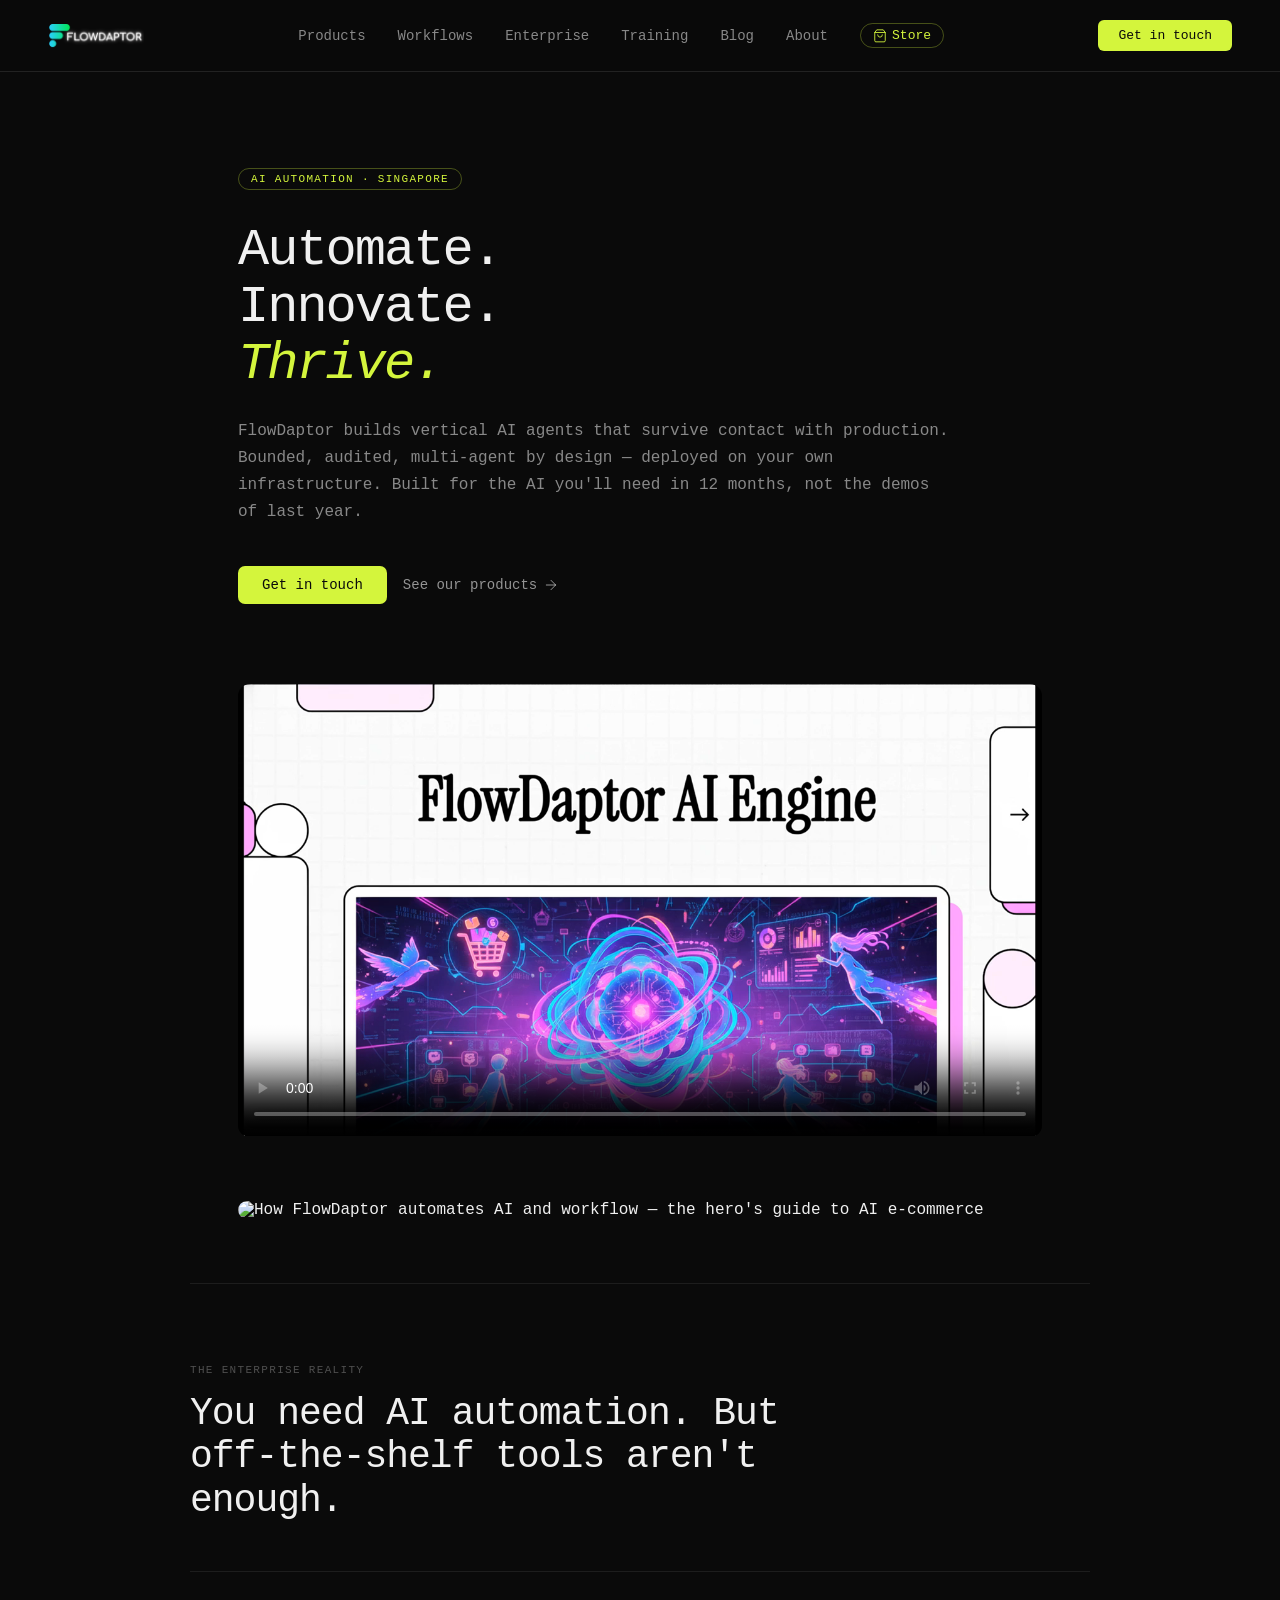
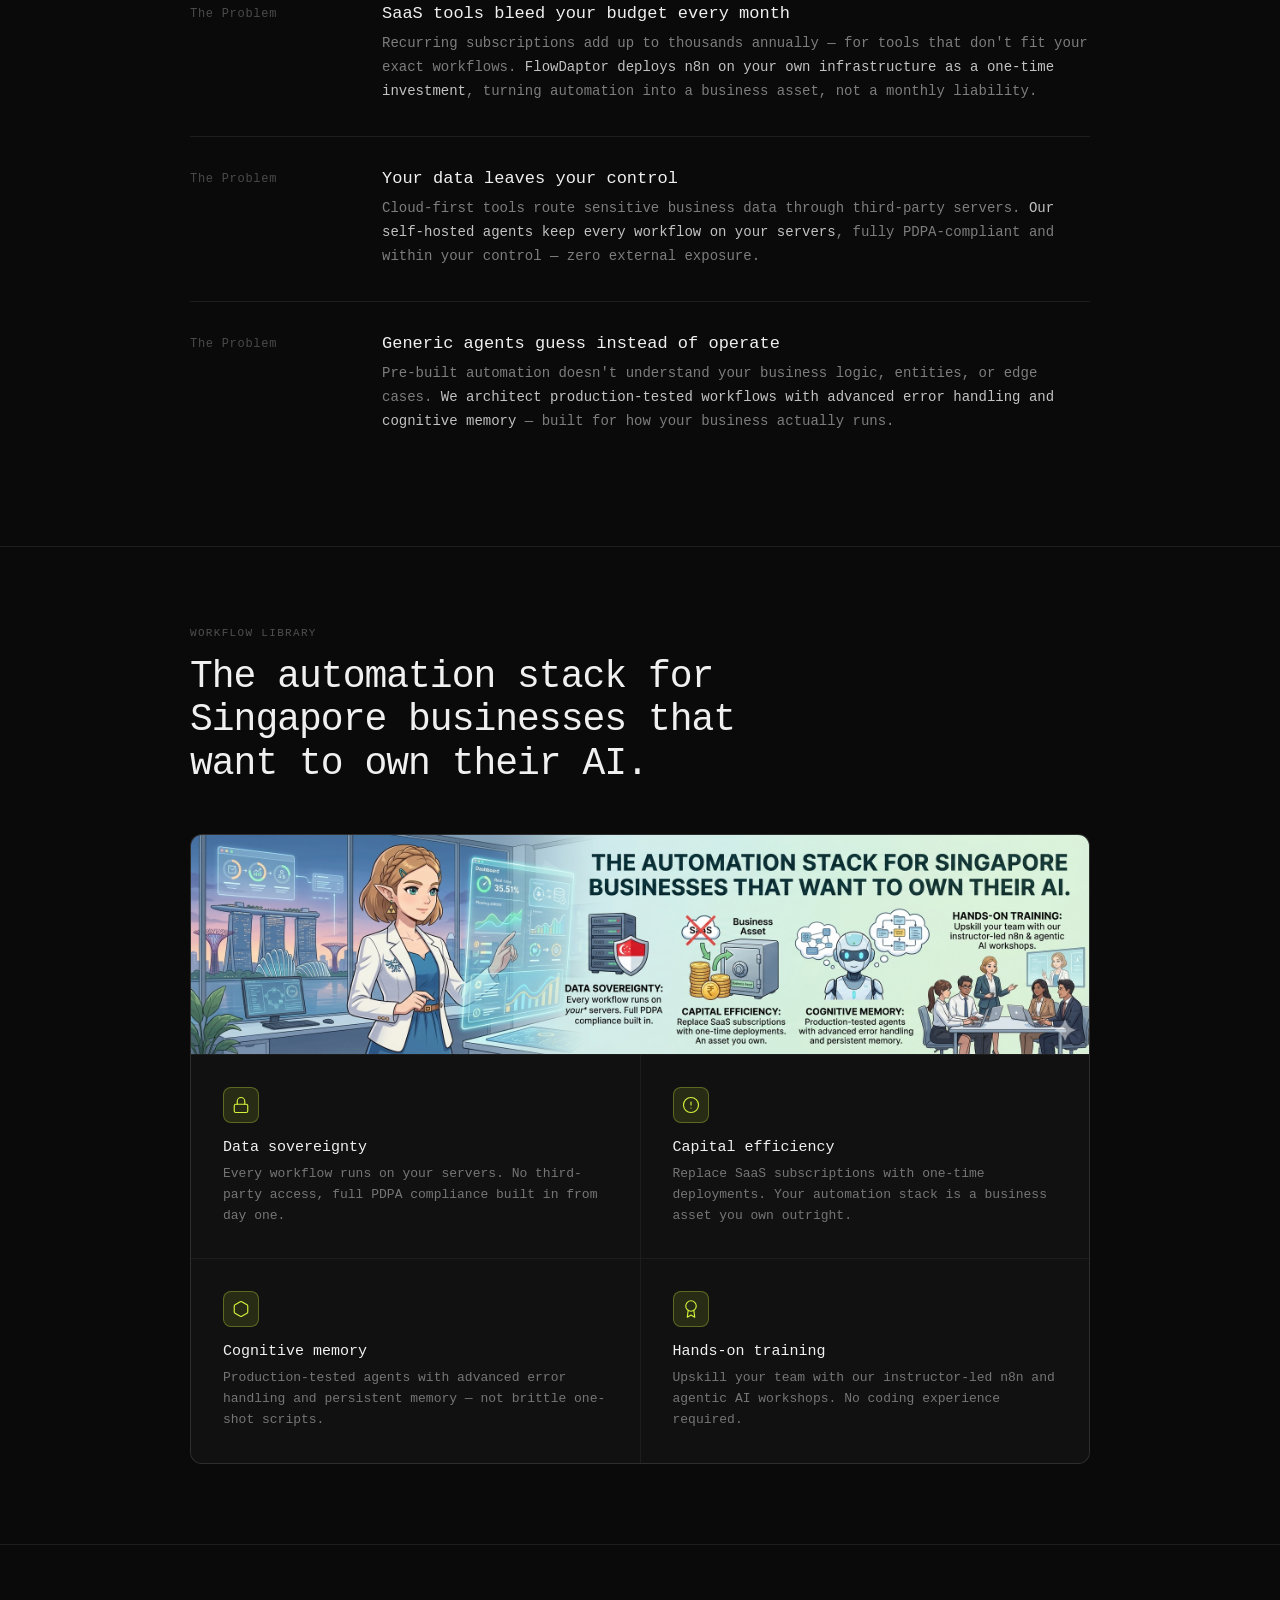
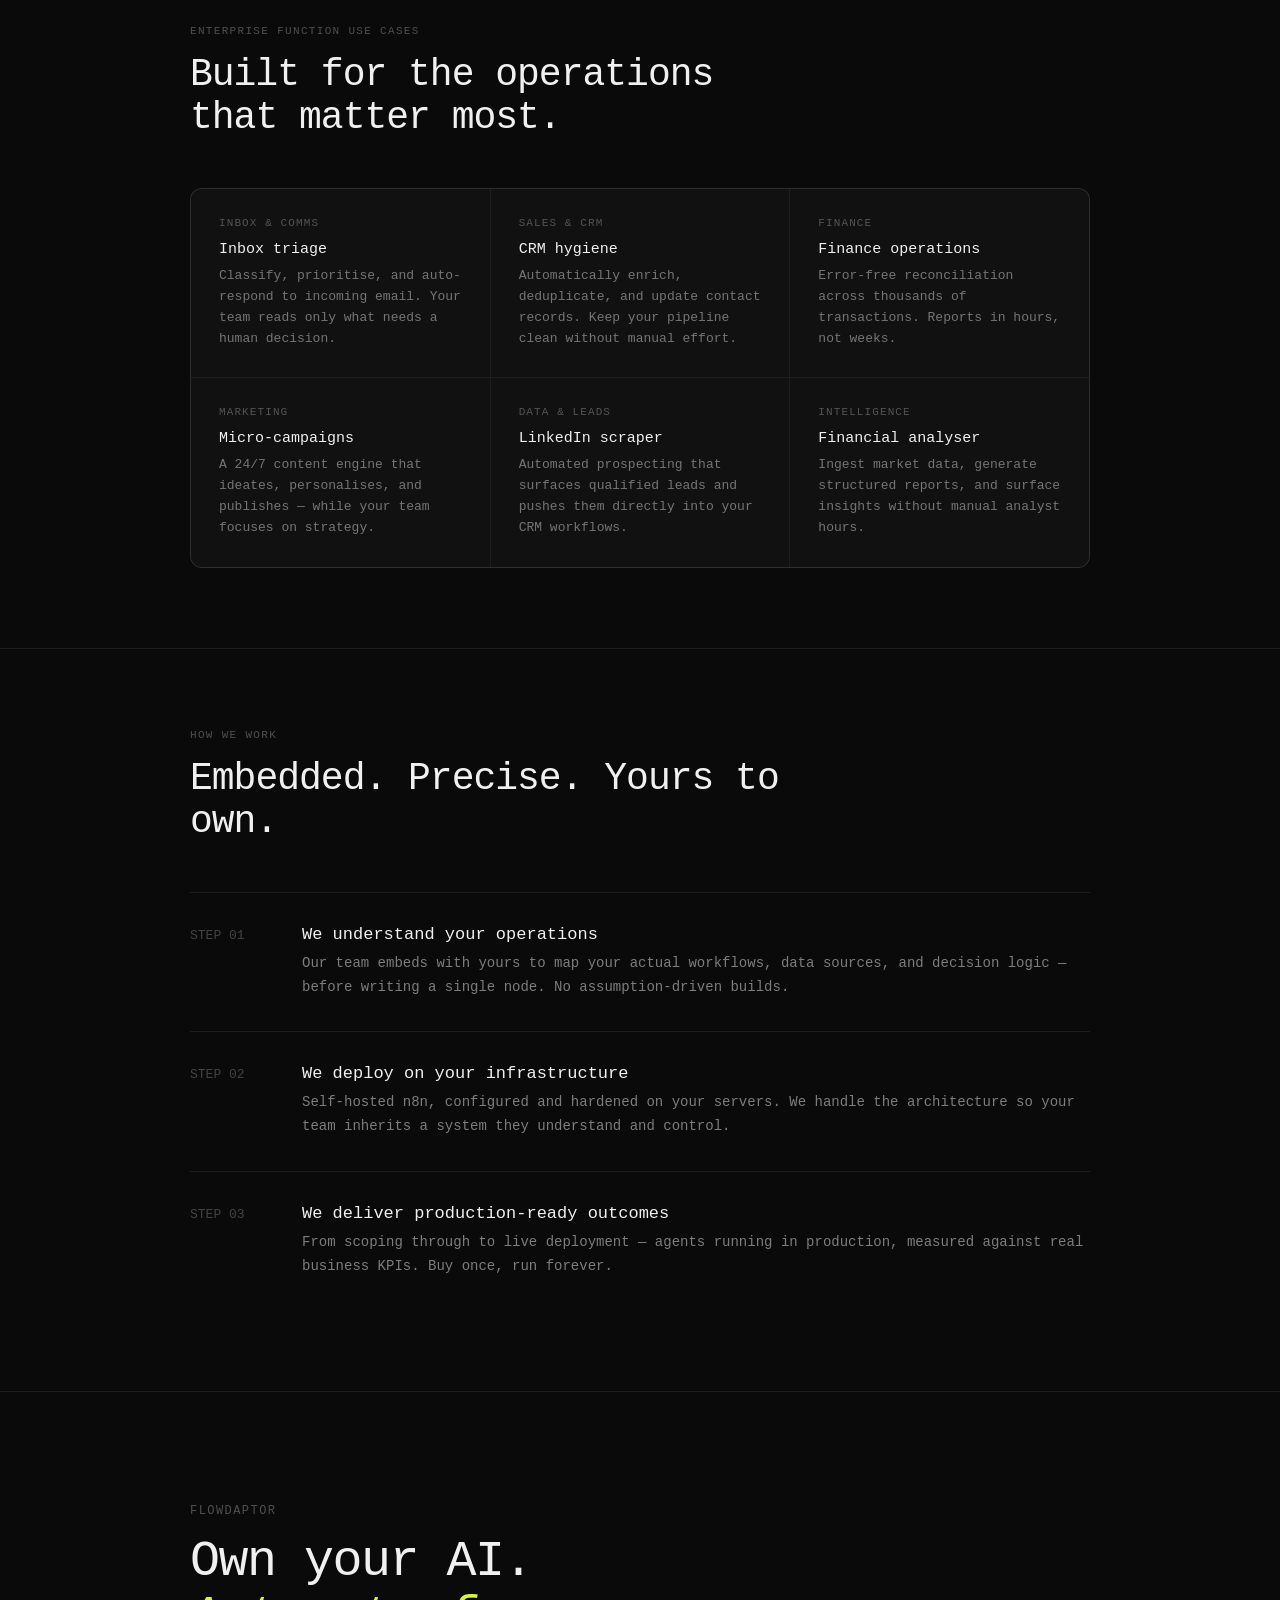
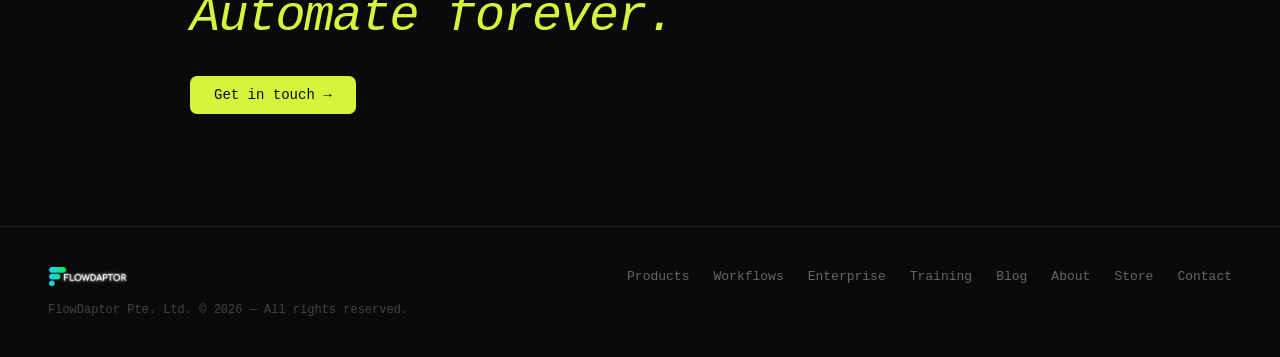
==== index.html @ 0f427166 "forward looking:" ====
<!DOCTYPE html>
<html lang="en">
<head>
  <meta charset="UTF-8" />
  <meta name="viewport" content="width=device-width, initial-scale=1.0" />
  <title>FlowDaptor — AI Automation for Singapore Businesses</title>
  <meta name="description" content="Deploy production-grade n8n agents on your own infrastructure. Buy once, automate forever — no SaaS subscriptions, no data leaks, no lock-in." />
  <link rel="stylesheet" href="assets/site.css" />
</head>
<body>

  <!-- NAV -->
  <nav class="fd-nav">
    <a href="index.html" class="fd-logo"><img src="assets/flowdaptor-logo-small.png" alt="FlowDaptor" /></a>
    <ul class="fd-nav-links">
      <li><a href="products/index.html">Products</a></li>
      <li><a href="workflow/index.html">Workflows</a></li>
      <li><a href="enterprise/index.html">Enterprise</a></li>
      <li><a href="training/index.html">Training</a></li>
      <li><a href="blog/index.html">Blog</a></li>
      <li><a href="about/index.html">About</a></li>
      <li>
        <a href="store/index.html" class="store-link">
          <svg xmlns="http://www.w3.org/2000/svg" viewBox="0 0 24 24" fill="none" stroke="currentColor" stroke-width="1.5" stroke-linecap="round" stroke-linejoin="round" style="width:14px;height:14px;"><path d="M6 2 3 6v14a2 2 0 0 0 2 2h14a2 2 0 0 0 2-2V6l-3-4z"/><line x1="3" y1="6" x2="21" y2="6"/><path d="M16 10a4 4 0 0 1-8 0"/></svg>
          Store
        </a>
      </li>
    </ul>
    <a class="fd-nav-cta" href="contact/index.html">Get in touch</a>
  </nav>

  <!-- HERO -->
  <section class="fd-hero">
    <div class="fd-hero-top single">
      <div>
        <div class="fd-tag">AI Automation · Singapore</div>
        <h1>Automate.<br>Innovate.<br><em>Thrive.</em></h1>
        <p>FlowDaptor builds vertical AI agents that survive contact with production. Bounded, audited, multi-agent by design — deployed on your own infrastructure. Built for the AI you'll need in 12 months, not the demos of last year.</p>
        <div class="fd-hero-btns">
          <a class="fd-btn-primary" href="contact/index.html">Get in touch</a>
          <a class="fd-btn-ghost" href="products/index.html">
            See our products
            <svg xmlns="http://www.w3.org/2000/svg" viewBox="0 0 24 24" fill="none" stroke-width="1.5" stroke-linecap="round" stroke-linejoin="round"><line x1="5" y1="12" x2="19" y2="12"/><polyline points="12 5 19 12 12 19"/></svg>
          </a>
        </div>
      </div>
    </div>

    <video poster="assets/FlowDaptor_AI_Engine.png" autoplay loop playsinline controls
      style="width:100%;aspect-ratio:16/9;height:auto;object-fit:cover;border-radius:12px;background:#0a0a0a;display:block;margin-bottom:4rem;">
      <source src="assets/FlowDaptor_AI_Engine.mp4" type="video/mp4" />
      <img src="assets/FlowDaptor_AI_Engine.png" alt="FlowDaptor AI Engine" style="width:100%;aspect-ratio:16/9;object-fit:cover;border-radius:12px;display:block;" />
    </video>

    <img src="assets/info.png" alt="How FlowDaptor automates AI and workflow — the hero's guide to AI e-commerce" style="width:100%;display:block;border-radius:12px;margin-bottom:4rem;" />
  </section>

  <!-- PROBLEM -->
  <section class="fd-section">
    <div class="fd-section-inner">
      <div class="fd-section-label">The Enterprise Reality</div>
      <h2 class="fd-section-heading">You need AI automation. But off-the-shelf tools aren't enough.</h2>
      <div class="fd-problems">
        <div class="fd-problem">
          <div class="fd-problem-label">The Problem</div>
          <div class="fd-problem-content">
            <h3>SaaS tools bleed your budget every month</h3>
            <p>Recurring subscriptions add up to thousands annually — for tools that don't fit your exact workflows. <strong>FlowDaptor deploys n8n on your own infrastructure as a one-time investment</strong>, turning automation into a business asset, not a monthly liability.</p>
          </div>
        </div>
        <div class="fd-problem">
          <div class="fd-problem-label">The Problem</div>
          <div class="fd-problem-content">
            <h3>Your data leaves your control</h3>
            <p>Cloud-first tools route sensitive business data through third-party servers. <strong>Our self-hosted agents keep every workflow on your servers</strong>, fully PDPA-compliant and within your control — zero external exposure.</p>
          </div>
        </div>
        <div class="fd-problem">
          <div class="fd-problem-label">The Problem</div>
          <div class="fd-problem-content">
            <h3>Generic agents guess instead of operate</h3>
            <p>Pre-built automation doesn't understand your business logic, entities, or edge cases. <strong>We architect production-tested workflows with advanced error handling and cognitive memory</strong> — built for how your business actually runs.</p>
          </div>
        </div>
      </div>
    </div>
  </section>

  <!-- PLATFORM -->
  <section class="fd-section">
    <div class="fd-section-inner">
      <div class="fd-section-label">Workflow Library</div>
      <h2 class="fd-section-heading">The automation stack for Singapore businesses that want to own their AI.</h2>
      <div class="fd-platform-grid">

        <div class="fd-platform-cell wide">
          <img src="assets/db.png" alt="The automation stack for Singapore businesses that want to own their AI" style="width:100%;height:auto;display:block;" />
        </div>

        <div class="fd-platform-cell">
          <div class="fd-platform-cell-icon">
            <svg xmlns="http://www.w3.org/2000/svg" viewBox="0 0 24 24" fill="none" stroke-width="1.5" stroke-linecap="round" stroke-linejoin="round"><rect x="3" y="11" width="18" height="11" rx="2" ry="2"/><path d="M7 11V7a5 5 0 0 1 10 0v4"/></svg>
          </div>
          <h3>Data sovereignty</h3>
          <p>Every workflow runs on your servers. No third-party access, full PDPA compliance built in from day one.</p>
        </div>

        <div class="fd-platform-cell">
          <div class="fd-platform-cell-icon">
            <svg xmlns="http://www.w3.org/2000/svg" viewBox="0 0 24 24" fill="none" stroke-width="1.5" stroke-linecap="round" stroke-linejoin="round"><circle cx="12" cy="12" r="10"/><line x1="12" y1="8" x2="12" y2="12"/><line x1="12" y1="16" x2="12.01" y2="16"/></svg>
          </div>
          <h3>Capital efficiency</h3>
          <p>Replace SaaS subscriptions with one-time deployments. Your automation stack is a business asset you own outright.</p>
        </div>

        <div class="fd-platform-cell">
          <div class="fd-platform-cell-icon">
            <svg xmlns="http://www.w3.org/2000/svg" viewBox="0 0 24 24" fill="none" stroke-width="1.5" stroke-linecap="round" stroke-linejoin="round"><path d="M21 16V8a2 2 0 0 0-1-1.73l-7-4a2 2 0 0 0-2 0l-7 4A2 2 0 0 0 3 8v8a2 2 0 0 0 1 1.73l7 4a2 2 0 0 0 2 0l7-4A2 2 0 0 0 21 16z"/></svg>
          </div>
          <h3>Cognitive memory</h3>
          <p>Production-tested agents with advanced error handling and persistent memory — not brittle one-shot scripts.</p>
        </div>

        <div class="fd-platform-cell">
          <div class="fd-platform-cell-icon">
            <svg xmlns="http://www.w3.org/2000/svg" viewBox="0 0 24 24" fill="none" stroke-width="1.5" stroke-linecap="round" stroke-linejoin="round"><circle cx="12" cy="8" r="7"/><polyline points="8.21 13.89 7 23 12 20 17 23 15.79 13.88"/></svg>
          </div>
          <h3>Hands-on training</h3>
          <p>Upskill your team with our instructor-led n8n and agentic AI workshops. No coding experience required.</p>
        </div>

      </div>
    </div>
  </section>

  <!-- USE CASES -->
  <section class="fd-section">
    <div class="fd-section-inner">
      <div class="fd-section-label">Enterprise function use cases</div>
      <h2 class="fd-section-heading">Built for the operations that matter most.</h2>
      <div class="fd-usecases">
        <div class="fd-usecase">
          <div class="fd-usecase-tag">Inbox &amp; Comms</div>
          <h3>Inbox triage</h3>
          <p>Classify, prioritise, and auto-respond to incoming email. Your team reads only what needs a human decision.</p>
        </div>
        <div class="fd-usecase">
          <div class="fd-usecase-tag">Sales &amp; CRM</div>
          <h3>CRM hygiene</h3>
          <p>Automatically enrich, deduplicate, and update contact records. Keep your pipeline clean without manual effort.</p>
        </div>
        <div class="fd-usecase">
          <div class="fd-usecase-tag">Finance</div>
          <h3>Finance operations</h3>
          <p>Error-free reconciliation across thousands of transactions. Reports in hours, not weeks.</p>
        </div>
        <div class="fd-usecase">
          <div class="fd-usecase-tag">Marketing</div>
          <h3>Micro-campaigns</h3>
          <p>A 24/7 content engine that ideates, personalises, and publishes — while your team focuses on strategy.</p>
        </div>
        <div class="fd-usecase">
          <div class="fd-usecase-tag">Data &amp; Leads</div>
          <h3>LinkedIn scraper</h3>
          <p>Automated prospecting that surfaces qualified leads and pushes them directly into your CRM workflows.</p>
        </div>
        <div class="fd-usecase">
          <div class="fd-usecase-tag">Intelligence</div>
          <h3>Financial analyser</h3>
          <p>Ingest market data, generate structured reports, and surface insights without manual analyst hours.</p>
        </div>
      </div>
    </div>
  </section>

  <!-- HOW WE WORK -->
  <section class="fd-section">
    <div class="fd-section-inner">
      <div class="fd-section-label">How we work</div>
      <h2 class="fd-section-heading">Embedded. Precise. Yours to own.</h2>
      <div class="fd-steps">
        <div class="fd-step">
          <div class="fd-step-num">STEP 01</div>
          <div class="fd-step-body">
            <h3>We understand your operations</h3>
            <p>Our team embeds with yours to map your actual workflows, data sources, and decision logic — before writing a single node. No assumption-driven builds.</p>
          </div>
        </div>
        <div class="fd-step">
          <div class="fd-step-num">STEP 02</div>
          <div class="fd-step-body">
            <h3>We deploy on your infrastructure</h3>
            <p>Self-hosted n8n, configured and hardened on your servers. We handle the architecture so your team inherits a system they understand and control.</p>
          </div>
        </div>
        <div class="fd-step">
          <div class="fd-step-num">STEP 03</div>
          <div class="fd-step-body">
            <h3>We deliver production-ready outcomes</h3>
            <p>From scoping through to live deployment — agents running in production, measured against real business KPIs. Buy once, run forever.</p>
          </div>
        </div>
      </div>
    </div>
  </section>

  <!-- CTA -->
  <section class="fd-cta">
    <div class="fd-cta-inner">
      <div class="fd-cta-sub">FlowDaptor</div>
      <h2>Own your AI.<br><em>Automate forever.</em></h2>
      <a class="fd-btn-primary" href="contact/index.html">Get in touch →</a>
    </div>
  </section>

  <!-- FOOTER -->
  <footer class="fd-footer">
    <div class="fd-footer-logo"><img src="assets/flowdaptor-logo-small.png" alt="FlowDaptor" /></div>
    <div class="fd-footer-links">
      <a href="products/index.html">Products</a>
      <a href="workflow/index.html">Workflows</a>
      <a href="enterprise/index.html">Enterprise</a>
      <a href="training/index.html">Training</a>
      <a href="blog/index.html">Blog</a>
      <a href="about/index.html">About</a>
      <a href="store/index.html">Store</a>
      <a href="contact/index.html">Contact</a>
    </div>
    <div class="fd-footer-copy">FlowDaptor Pte. Ltd. © 2026 — All rights reserved.</div>
  </footer>

</body>
</html>
---- assets/site.css ----
*, *::before, *::after { box-sizing: border-box; margin: 0; padding: 0; }

:root {
  --acc: #d4f53c;
  --acc-dim: rgba(212,245,60,0.12);
  --acc-border: rgba(212,245,60,0.3);
  --acc-text: #0a0a0a;
  --bg: #0a0a0a;
  --surface: #111111;
  --border: rgba(255,255,255,0.08);
  --border-nav: rgba(255,255,255,0.10);
  --text-primary: #f0f0f0;
  --text-secondary: rgba(240,240,240,0.55);
  --text-muted: rgba(240,240,240,0.28);
  --text-dim: rgba(240,240,240,0.3);
  --font: Menlo, Monaco, Consolas, 'Liberation Mono', 'Courier New', monospace;
}

html { scroll-behavior: smooth; }

body {
  font-family: var(--font);
  background: var(--bg);
  color: var(--text-primary);
  overflow-x: hidden;
  -webkit-font-smoothing: antialiased;
}

a { text-decoration: none; color: inherit; }

/* ── NAV ── */
.fd-nav {
  display: flex;
  align-items: center;
  justify-content: space-between;
  padding: 1.25rem 3rem;
  border-bottom: 0.5px solid var(--border-nav);
  position: sticky;
  top: 0;
  z-index: 100;
  background: rgba(10,10,10,0.95);
  backdrop-filter: blur(12px);
  -webkit-backdrop-filter: blur(12px);
}
.fd-logo {
  font-size: 18px;
  font-weight: 500;
  color: var(--text-primary);
  letter-spacing: -0.5px;
  display: inline-flex;
  align-items: center;
}
.fd-logo span { color: var(--acc); }
.fd-logo img {
  height: 24px;
  width: auto;
  display: block;
}
.fd-nav-links {
  display: flex;
  gap: 2rem;
  list-style: none;
  align-items: center;
}
.fd-nav-links a {
  color: rgba(240,240,240,0.55);
  font-size: 14px;
  transition: color 0.2s;
}
.fd-nav-links a:hover,
.fd-nav-links a.active { color: var(--text-primary); }
.fd-nav-links .store-link {
  color: var(--acc);
  border: 0.5px solid var(--acc-border);
  padding: 4px 12px;
  border-radius: 100px;
  font-size: 13px;
  display: inline-flex;
  align-items: center;
  gap: 5px;
  transition: background 0.2s;
}
.fd-nav-links .store-link:hover { background: var(--acc-dim); color: var(--acc); }
.fd-nav-cta {
  background: var(--acc);
  color: var(--acc-text);
  font-size: 13px;
  font-weight: 500;
  padding: 8px 20px;
  border-radius: 6px;
  white-space: nowrap;
  transition: opacity 0.2s;
}
.fd-nav-cta:hover { opacity: 0.88; }

/* ── HERO ── */
.fd-hero {
  padding: 6rem 3rem 0;
  border-bottom: 0.5px solid var(--border);
  max-width: 900px;
  margin: 0 auto;
}
.fd-hero-top {
  display: grid;
  grid-template-columns: 1fr 1fr;
  gap: 3rem;
  align-items: center;
  padding-bottom: 4rem;
}
.fd-hero-top.single { grid-template-columns: 1fr; max-width: 720px; padding-bottom: 5rem; }
.fd-tag {
  display: inline-block;
  font-size: 11px;
  font-weight: 500;
  letter-spacing: 0.12em;
  text-transform: uppercase;
  color: var(--acc);
  border: 0.5px solid var(--acc-border);
  padding: 4px 12px;
  border-radius: 100px;
  margin-bottom: 2rem;
}
.fd-hero h1 {
  font-size: clamp(32px, 5vw, 52px);
  font-weight: 500;
  line-height: 1.1;
  letter-spacing: -2px;
  color: var(--text-primary);
  margin-bottom: 1.5rem;
}
.fd-hero h1 em {
  font-style: italic;
  color: var(--acc);
}
.fd-hero p {
  font-size: 16px;
  color: var(--text-secondary);
  line-height: 1.7;
  margin-bottom: 2.5rem;
}
.fd-hero-btns {
  display: flex;
  gap: 1rem;
  align-items: center;
  flex-wrap: wrap;
}
.fd-btn-primary {
  background: var(--acc);
  color: var(--acc-text);
  font-size: 14px;
  font-weight: 500;
  padding: 11px 24px;
  border-radius: 7px;
  transition: opacity 0.2s;
  display: inline-block;
}
.fd-btn-primary:hover { opacity: 0.88; }
.fd-btn-secondary {
  background: transparent;
  color: var(--text-primary);
  font-size: 14px;
  font-weight: 500;
  padding: 11px 22px;
  border-radius: 7px;
  border: 0.5px solid rgba(255,255,255,0.18);
  transition: border-color 0.2s, background 0.2s;
  display: inline-block;
}
.fd-btn-secondary:hover { border-color: rgba(255,255,255,0.4); background: rgba(255,255,255,0.02); }
.fd-btn-ghost {
  color: rgba(240,240,240,0.6);
  font-size: 14px;
  display: inline-flex;
  align-items: center;
  gap: 6px;
  transition: color 0.2s;
}
.fd-btn-ghost:hover { color: var(--text-primary); }
.fd-btn-ghost svg { width: 16px; height: 16px; stroke: currentColor; }

/* ── IMAGE PLACEHOLDERS ── */
.fd-img-placeholder {
  border-radius: 12px;
  border: 0.5px solid rgba(255,255,255,0.1);
  background: #141414;
  display: flex;
  flex-direction: column;
  align-items: center;
  justify-content: center;
  gap: 10px;
  color: rgba(255,255,255,0.2);
  font-size: 13px;
  text-align: center;
  position: relative;
  overflow: hidden;
}
.fd-img-placeholder::before {
  content: '';
  position: absolute;
  inset: 0;
  background: repeating-linear-gradient(
    45deg,
    transparent, transparent 20px,
    rgba(255,255,255,0.02) 20px, rgba(255,255,255,0.02) 21px
  );
}
.fd-img-placeholder svg {
  width: 28px; height: 28px;
  stroke: rgba(255,255,255,0.15);
  position: relative;
}
.fd-img-placeholder .img-label {
  font-size: 11px;
  color: rgba(255,255,255,0.2);
  letter-spacing: 0.06em;
  text-transform: uppercase;
  position: relative;
}
.fd-img-placeholder .img-dim {
  font-size: 10px;
  color: rgba(255,255,255,0.12);
  margin-top: 2px;
  position: relative;
}
.fd-hero-img { height: 380px; }
.fd-hero-wide-img {
  height: 260px;
  width: 100%;
  border-radius: 12px 12px 0 0;
}

/* ── SECTIONS ── */
.fd-section {
  padding: 5rem 3rem;
  border-bottom: 0.5px solid var(--border);
}
.fd-section.no-border { border-bottom: none; }
.fd-section-inner {
  max-width: 900px;
  margin: 0 auto;
}
.fd-section-label {
  font-size: 11px;
  letter-spacing: 0.12em;
  text-transform: uppercase;
  color: var(--text-dim);
  margin-bottom: 1rem;
}
.fd-section-heading {
  font-size: clamp(26px, 4vw, 38px);
  font-weight: 500;
  line-height: 1.15;
  letter-spacing: -1px;
  color: var(--text-primary);
  margin-bottom: 3rem;
  max-width: 600px;
}
.fd-section-lead {
  font-size: 16px;
  color: var(--text-secondary);
  line-height: 1.7;
  max-width: 640px;
  margin-bottom: 3rem;
}

/* ── PROBLEMS ── */
.fd-problems { display: flex; flex-direction: column; }
.fd-problem {
  display: grid;
  grid-template-columns: 160px 1fr;
  gap: 2rem;
  padding: 2rem 0;
  border-top: 0.5px solid var(--border);
  align-items: start;
}
.fd-problem-label {
  font-size: 12px;
  color: var(--text-muted);
  letter-spacing: 0.06em;
  padding-top: 3px;
}
.fd-problem-content h3 {
  font-size: 17px;
  font-weight: 500;
  color: var(--text-primary);
  margin-bottom: 0.6rem;
}
.fd-problem-content p {
  font-size: 14px;
  color: rgba(240,240,240,0.5);
  line-height: 1.7;
}
.fd-problem-content strong {
  color: rgba(240,240,240,0.8);
  font-weight: 500;
}

/* ── PLATFORM GRID ── */
.fd-platform-grid {
  display: grid;
  grid-template-columns: 1fr 1fr;
  gap: 1px;
  background: var(--border);
  border: 0.5px solid var(--border);
  border-radius: 12px;
  overflow: hidden;
  margin-top: 2.5rem;
}
.fd-platform-cell {
  background: var(--surface);
  padding: 2rem;
}
.fd-platform-cell.wide {
  grid-column: 1 / -1;
  padding: 0;
  overflow: hidden;
}
.fd-platform-cell.wide .fd-img-placeholder {
  border-radius: 0;
  border: none;
  height: 220px;
}
.fd-platform-cell-icon {
  width: 36px;
  height: 36px;
  border-radius: 8px;
  background: var(--acc-dim);
  border: 0.5px solid var(--acc-border);
  display: flex;
  align-items: center;
  justify-content: center;
  margin-bottom: 1rem;
}
.fd-platform-cell-icon svg {
  width: 18px;
  height: 18px;
  stroke: var(--acc);
}
.fd-platform-cell h3 {
  font-size: 15px;
  font-weight: 500;
  color: var(--text-primary);
  margin-bottom: 0.5rem;
}
.fd-platform-cell p {
  font-size: 13px;
  color: rgba(240,240,240,0.45);
  line-height: 1.6;
}

/* ── USE CASES ── */
.fd-usecases {
  display: grid;
  grid-template-columns: repeat(3, 1fr);
  gap: 1px;
  background: var(--border);
  border: 0.5px solid var(--border);
  border-radius: 12px;
  overflow: hidden;
  margin-top: 2.5rem;
}
.fd-usecase { background: var(--surface); padding: 1.75rem; }
.fd-usecase-tag {
  font-size: 11px;
  text-transform: uppercase;
  letter-spacing: 0.1em;
  color: var(--text-dim);
  margin-bottom: 0.75rem;
}
.fd-usecase h3 {
  font-size: 15px;
  font-weight: 500;
  color: var(--text-primary);
  margin-bottom: 0.5rem;
}
.fd-usecase p {
  font-size: 13px;
  color: rgba(240,240,240,0.45);
  line-height: 1.6;
}

/* ── STEPS ── */
.fd-steps { display: flex; flex-direction: column; margin-top: 2.5rem; }
.fd-step {
  display: grid;
  grid-template-columns: 80px 1fr;
  gap: 2rem;
  padding: 2rem 0;
  border-top: 0.5px solid var(--border);
}
.fd-step-num {
  font-size: 13px;
  color: rgba(240,240,240,0.25);
  font-weight: 500;
  padding-top: 3px;
}
.fd-step-body h3 {
  font-size: 17px;
  font-weight: 500;
  color: var(--text-primary);
  margin-bottom: 0.5rem;
}
.fd-step-body p {
  font-size: 14px;
  color: rgba(240,240,240,0.5);
  line-height: 1.7;
}

/* ── WORKFLOW CATALOG ── */
.fd-catalog {
  display: grid;
  grid-template-columns: repeat(2, 1fr);
  gap: 1.25rem;
  margin-top: 2.5rem;
}
.fd-catalog-card {
  background: var(--surface);
  border: 0.5px solid var(--border);
  border-radius: 12px;
  padding: 1.75rem;
  transition: border-color 0.2s, background 0.2s;
}
.fd-catalog-card:hover { border-color: rgba(212,245,60,0.25); background: #141414; }
.fd-catalog-card-top {
  display: flex;
  justify-content: space-between;
  align-items: center;
  margin-bottom: 1.25rem;
}
.fd-catalog-tag {
  font-size: 10px;
  text-transform: uppercase;
  letter-spacing: 0.12em;
  color: var(--acc);
  background: var(--acc-dim);
  border: 0.5px solid var(--acc-border);
  padding: 3px 9px;
  border-radius: 100px;
}
.fd-catalog-price {
  font-size: 12px;
  color: var(--text-muted);
  letter-spacing: 0.04em;
}
.fd-catalog-card h3 {
  font-size: 18px;
  font-weight: 500;
  color: var(--text-primary);
  margin-bottom: 0.6rem;
  letter-spacing: -0.3px;
}
.fd-catalog-card p {
  font-size: 13px;
  color: rgba(240,240,240,0.5);
  line-height: 1.65;
  margin-bottom: 1.25rem;
}
.fd-catalog-meta {
  display: flex;
  gap: 1.25rem;
  font-size: 11px;
  color: var(--text-muted);
  text-transform: uppercase;
  letter-spacing: 0.08em;
}
.fd-catalog-meta span::before { content: '— '; }

/* ── ENTERPRISE / STATS ── */
.fd-stats {
  display: grid;
  grid-template-columns: repeat(3, 1fr);
  gap: 1px;
  background: var(--border);
  border: 0.5px solid var(--border);
  border-radius: 12px;
  overflow: hidden;
  margin-top: 2.5rem;
}
.fd-stat { background: var(--surface); padding: 2rem; }
.fd-stat-value {
  font-size: 38px;
  font-weight: 500;
  letter-spacing: -1.5px;
  color: var(--acc);
  line-height: 1;
  margin-bottom: 0.75rem;
}
.fd-stat-label {
  font-size: 13px;
  color: rgba(240,240,240,0.55);
  line-height: 1.5;
}

/* ── PRICING / TRAINING CARDS ── */
.fd-tier-grid {
  display: grid;
  grid-template-columns: repeat(2, 1fr);
  gap: 1.25rem;
  margin-top: 2.5rem;
}
.fd-tier-grid.three { grid-template-columns: repeat(3, 1fr); }
.fd-tier-promo {
  display: inline-block;
  font-size: 11px;
  text-transform: uppercase;
  letter-spacing: 0.1em;
  color: var(--acc);
  background: var(--acc-dim);
  border: 0.5px solid var(--acc-border);
  padding: 4px 10px;
  border-radius: 100px;
  margin-bottom: 0.75rem;
}
.fd-tier-annual {
  font-size: 12px;
  color: var(--text-muted);
  margin-bottom: 1rem;
  letter-spacing: 0.04em;
}
.fd-tier {
  background: var(--surface);
  border: 0.5px solid var(--border);
  border-radius: 12px;
  padding: 2rem;
  display: flex;
  flex-direction: column;
}
.fd-tier.featured { border-color: var(--acc-border); background: linear-gradient(180deg, rgba(212,245,60,0.04), #111111 40%); }
.fd-tier-head {
  display: flex;
  justify-content: space-between;
  align-items: center;
  margin-bottom: 1rem;
}
.fd-tier-head h3 {
  font-size: 18px;
  font-weight: 500;
  color: var(--text-primary);
}
.fd-tier-badge {
  font-size: 10px;
  text-transform: uppercase;
  letter-spacing: 0.12em;
  color: var(--acc);
  background: var(--acc-dim);
  border: 0.5px solid var(--acc-border);
  padding: 3px 9px;
  border-radius: 100px;
}
.fd-tier-price {
  font-size: 28px;
  font-weight: 500;
  letter-spacing: -1px;
  color: var(--text-primary);
  margin-bottom: 0.25rem;
}
.fd-tier-price span {
  font-size: 13px;
  color: var(--text-muted);
  font-weight: 400;
  letter-spacing: 0;
}
.fd-tier-desc {
  font-size: 13px;
  color: rgba(240,240,240,0.5);
  line-height: 1.65;
  margin-bottom: 1.5rem;
}
.fd-tier ul {
  list-style: none;
  margin-bottom: 1.75rem;
  flex: 1;
}
.fd-tier li {
  font-size: 13px;
  color: rgba(240,240,240,0.65);
  line-height: 1.65;
  padding: 6px 0 6px 22px;
  position: relative;
}
.fd-tier li::before {
  content: '';
  position: absolute;
  left: 0;
  top: 13px;
  width: 11px;
  height: 6px;
  border-left: 1.5px solid var(--acc);
  border-bottom: 1.5px solid var(--acc);
  transform: rotate(-45deg);
}
.fd-tier .fd-btn-primary,
.fd-tier .fd-btn-secondary { text-align: center; }

/* ── CONTACT FORM ── */
.fd-contact-grid {
  display: grid;
  grid-template-columns: 1.1fr 1fr;
  gap: 3rem;
  margin-top: 2.5rem;
  align-items: start;
}
.fd-form {
  background: var(--surface);
  border: 0.5px solid var(--border);
  border-radius: 12px;
  padding: 2rem;
}
.fd-field { margin-bottom: 1.25rem; }
.fd-field label {
  display: block;
  font-size: 11px;
  text-transform: uppercase;
  letter-spacing: 0.1em;
  color: var(--text-muted);
  margin-bottom: 0.5rem;
}
.fd-field input,
.fd-field select,
.fd-field textarea {
  width: 100%;
  background: #0a0a0a;
  border: 0.5px solid rgba(255,255,255,0.1);
  border-radius: 7px;
  padding: 11px 14px;
  font-size: 14px;
  font-family: var(--font);
  color: var(--text-primary);
  transition: border-color 0.2s;
}
.fd-field input:focus,
.fd-field select:focus,
.fd-field textarea:focus {
  outline: none;
  border-color: var(--acc-border);
}
.fd-field textarea { min-height: 130px; resize: vertical; }
.fd-form button {
  background: var(--acc);
  color: var(--acc-text);
  font-size: 14px;
  font-weight: 500;
  padding: 12px 24px;
  border-radius: 7px;
  border: none;
  font-family: var(--font);
  cursor: pointer;
  transition: opacity 0.2s;
}
.fd-form button:hover { opacity: 0.88; }
.fd-form-note {
  font-size: 12px;
  color: var(--text-muted);
  margin-top: 1rem;
  line-height: 1.5;
}

.fd-contact-side h3 {
  font-size: 16px;
  font-weight: 500;
  color: var(--text-primary);
  margin-bottom: 0.5rem;
}
.fd-contact-side p,
.fd-contact-side a {
  font-size: 14px;
  color: rgba(240,240,240,0.55);
  line-height: 1.7;
}
.fd-contact-side a:hover { color: var(--text-primary); }
.fd-contact-block { padding: 1.25rem 0; border-top: 0.5px solid var(--border); }
.fd-contact-block:first-of-type { border-top: none; padding-top: 0; }

/* ── CTA ── */
.fd-cta { padding: 7rem 3rem; }
.fd-cta-inner { max-width: 900px; margin: 0 auto; }
.fd-cta-sub {
  font-size: 12px;
  text-transform: uppercase;
  letter-spacing: 0.12em;
  color: var(--text-dim);
  margin-bottom: 1rem;
}
.fd-cta h2 {
  font-size: clamp(28px, 5vw, 50px);
  font-weight: 500;
  letter-spacing: -1.5px;
  color: var(--text-primary);
  line-height: 1.1;
  margin-bottom: 2rem;
}
.fd-cta h2 em {
  font-style: italic;
  color: var(--acc);
}

/* ── FAQ ── */
.fd-faq { margin-top: 2.5rem; }
.fd-faq details {
  border-top: 0.5px solid var(--border);
  padding: 1.5rem 0;
}
.fd-faq details:last-child { border-bottom: 0.5px solid var(--border); }
.fd-faq summary {
  font-size: 16px;
  font-weight: 500;
  color: var(--text-primary);
  cursor: pointer;
  list-style: none;
  display: flex;
  justify-content: space-between;
  align-items: center;
  gap: 1rem;
}
.fd-faq summary::-webkit-details-marker { display: none; }
.fd-faq summary::after {
  content: '+';
  font-size: 22px;
  color: var(--acc);
  font-weight: 400;
  transition: transform 0.2s;
}
.fd-faq details[open] summary::after { transform: rotate(45deg); }
.fd-faq details p {
  font-size: 14px;
  color: rgba(240,240,240,0.55);
  line-height: 1.7;
  margin-top: 1rem;
  max-width: 700px;
}

/* ── TEAM ── */
.fd-team {
  display: grid;
  grid-template-columns: repeat(3, 1fr);
  gap: 1.25rem;
  margin-top: 2.5rem;
}
.fd-team-card {
  background: var(--surface);
  border: 0.5px solid var(--border);
  border-radius: 12px;
  padding: 1.75rem;
}
.fd-team-avatar {
  width: 64px;
  height: 64px;
  border-radius: 50%;
  background: var(--acc-dim);
  border: 0.5px solid var(--acc-border);
  display: flex;
  align-items: center;
  justify-content: center;
  font-size: 18px;
  font-weight: 500;
  color: var(--acc);
  margin-bottom: 1rem;
  letter-spacing: -0.5px;
  overflow: hidden;
}
.fd-team-avatar img {
  width: 100%;
  height: 100%;
  object-fit: cover;
  display: block;
}
.fd-team-card h3 {
  font-size: 16px;
  font-weight: 500;
  color: var(--text-primary);
  margin-bottom: 0.25rem;
}
.fd-team-role {
  font-size: 12px;
  color: var(--acc);
  letter-spacing: 0.04em;
  margin-bottom: 0.75rem;
}
.fd-team-card p {
  font-size: 13px;
  color: rgba(240,240,240,0.5);
  line-height: 1.65;
}

/* ── FOOTER ── */
.fd-footer {
  border-top: 0.5px solid var(--border);
  padding: 2.5rem 3rem;
  display: flex;
  align-items: center;
  justify-content: space-between;
  flex-wrap: wrap;
  gap: 1rem;
}
.fd-footer-logo {
  font-size: 15px;
  font-weight: 500;
  color: var(--text-primary);
  display: inline-flex;
  align-items: center;
}
.fd-footer-logo span { color: var(--acc); }
.fd-footer-logo img {
  height: 20px;
  width: auto;
  display: block;
}
.fd-footer-links { display: flex; gap: 1.5rem; flex-wrap: wrap; }
.fd-footer-links a {
  font-size: 13px;
  color: rgba(240,240,240,0.4);
  transition: color 0.2s;
}
.fd-footer-links a:hover { color: rgba(240,240,240,0.7); }
.fd-footer-copy {
  font-size: 12px;
  color: rgba(240,240,240,0.25);
  width: 100%;
}

/* ── BLOG ── */
.fd-blog-list {
  display: flex;
  flex-direction: column;
  margin-top: 2.5rem;
}
.fd-blog-card {
  display: grid;
  grid-template-columns: 140px 1fr;
  gap: 2rem;
  padding: 2rem 0;
  border-top: 0.5px solid var(--border);
  align-items: start;
  transition: background 0.2s;
}
.fd-blog-card:hover { background: rgba(255,255,255,0.015); }
.fd-blog-date {
  font-size: 12px;
  color: var(--text-muted);
  letter-spacing: 0.06em;
  text-transform: uppercase;
  padding-top: 4px;
}
.fd-blog-card h3 {
  font-size: 20px;
  font-weight: 500;
  color: var(--text-primary);
  margin-bottom: 0.6rem;
  letter-spacing: -0.3px;
}
.fd-blog-card p {
  font-size: 14px;
  color: rgba(240,240,240,0.55);
  line-height: 1.7;
  margin-bottom: 0.75rem;
}
.fd-blog-card .fd-blog-meta {
  font-size: 11px;
  color: var(--text-dim);
  text-transform: uppercase;
  letter-spacing: 0.08em;
}
.fd-blog-card .fd-blog-meta a { color: var(--acc); }

/* ── ARTICLE ── */
.fd-article {
  max-width: 720px;
  margin: 0 auto;
  padding: 0 3rem;
}
.fd-article-head {
  padding: 5rem 0 3rem;
  border-bottom: 0.5px solid var(--border);
  text-align: left;
}
.fd-article-date {
  font-size: 12px;
  color: var(--acc);
  letter-spacing: 0.1em;
  text-transform: uppercase;
  margin-bottom: 1.25rem;
}
.fd-article-head h1 {
  font-size: clamp(28px, 4vw, 40px);
  font-weight: 500;
  line-height: 1.15;
  letter-spacing: -1px;
  color: var(--text-primary);
  margin-bottom: 1.25rem;
}
.fd-article-head .fd-article-sub {
  font-size: 16px;
  color: var(--text-secondary);
  line-height: 1.7;
}
.fd-article-body {
  padding: 3rem 0 5rem;
  font-size: 15px;
  line-height: 1.8;
  color: var(--text-secondary);
}
.fd-article-body h2 {
  font-size: 22px;
  font-weight: 500;
  color: var(--text-primary);
  letter-spacing: -0.3px;
  margin: 2.5rem 0 1rem;
}
.fd-article-body h3 {
  font-size: 17px;
  font-weight: 500;
  color: var(--text-primary);
  margin: 2rem 0 0.75rem;
}
.fd-article-body p {
  margin-bottom: 1.25rem;
}
.fd-article-body p strong { color: var(--text-primary); font-weight: 500; }
.fd-article-body em { color: var(--acc); font-style: italic; }
.fd-article-body ul,
.fd-article-body ol {
  margin: 1rem 0 1.5rem 1.25rem;
}
.fd-article-body li {
  margin-bottom: 0.6rem;
  line-height: 1.7;
}
.fd-article-body table {
  width: 100%;
  border-collapse: collapse;
  margin: 1.5rem 0;
  font-size: 13px;
}
.fd-article-body th,
.fd-article-body td {
  text-align: left;
  padding: 0.75rem 1rem;
  border-bottom: 0.5px solid var(--border);
  vertical-align: top;
}
.fd-article-body th {
  background: var(--surface);
  color: var(--text-primary);
  font-weight: 500;
  font-size: 11px;
  text-transform: uppercase;
  letter-spacing: 0.08em;
}
.fd-article-body td:first-child { color: var(--text-primary); font-weight: 500; width: 30%; }
.fd-article-back {
  display: inline-block;
  font-size: 13px;
  color: var(--text-muted);
  margin-bottom: 2rem;
  transition: color 0.2s;
}
.fd-article-back:hover { color: var(--text-primary); }

/* ── FOUNDERS STORY GRID ── */
.fd-story-grid {
  display: grid;
  grid-template-columns: 1.2fr 1fr;
  gap: 3rem;
  align-items: start;
  margin-top: 1rem;
}

/* ── FLAGSHIP PRODUCT BLOCK ── */
.fd-flagship {
  background: var(--surface);
  border: 0.5px solid var(--acc-border);
  border-radius: 12px;
  padding: 2.5rem;
  margin-top: 2.5rem;
}
.fd-flagship-tag {
  font-size: 11px;
  letter-spacing: 0.14em;
  text-transform: uppercase;
  color: var(--acc);
  margin-bottom: 1rem;
}
.fd-flagship h3 {
  font-size: 28px;
  font-weight: 500;
  letter-spacing: -0.8px;
  color: var(--text-primary);
  margin-bottom: 1rem;
}
.fd-flagship-lead {
  font-size: 15px;
  color: var(--text-secondary);
  line-height: 1.7;
  margin-bottom: 2rem;
}
.fd-flagship-lead em {
  color: var(--acc);
  font-style: italic;
}
.fd-flagship h4 {
  font-size: 11px;
  letter-spacing: 0.12em;
  text-transform: uppercase;
  color: var(--text-dim);
  margin-bottom: 1rem;
  margin-top: 1.5rem;
  font-weight: 500;
}
.fd-flagship-problems p,
.fd-flagship-foot {
  font-size: 14px;
  color: rgba(240,240,240,0.55);
  line-height: 1.7;
}
.fd-flagship-problems ul {
  list-style: none;
  margin: 0.5rem 0 1rem;
}
.fd-flagship-problems li {
  font-size: 14px;
  color: rgba(240,240,240,0.55);
  line-height: 1.7;
  padding: 4px 0 4px 16px;
  position: relative;
}
.fd-flagship-problems li::before {
  content: '—';
  position: absolute;
  left: 0;
  color: var(--acc);
}
.fd-flagship-problems strong {
  color: var(--text-primary);
  font-weight: 500;
}
.fd-flagship-foot {
  margin-top: 1.5rem;
  padding-top: 1.5rem;
  border-top: 0.5px solid var(--border);
}
.fd-flagship-foot strong {
  color: var(--acc);
  font-weight: 500;
}
.fd-agents-grid {
  display: grid;
  grid-template-columns: repeat(3, 1fr);
  gap: 1px;
  background: var(--border);
  border: 0.5px solid var(--border);
  border-radius: 8px;
  overflow: hidden;
  margin-top: 0.5rem;
}
.fd-agent {
  background: #0f0f0f;
  padding: 1.1rem 1.25rem;
}
.fd-agent h5 {
  font-size: 13px;
  font-weight: 500;
  color: var(--acc);
  margin-bottom: 0.4rem;
  letter-spacing: 0.02em;
}
.fd-agent p {
  font-size: 12px;
  color: rgba(240,240,240,0.55);
  line-height: 1.6;
}
.fd-suite-sub-label {
  font-size: 11px;
  letter-spacing: 0.12em;
  text-transform: uppercase;
  color: var(--text-dim);
  margin-top: 4rem;
  margin-bottom: 1rem;
}

/* ── STORE: PRODUCTS ── */
.fd-products {
  display: grid;
  grid-template-columns: repeat(3, 1fr);
  gap: 1.25rem;
  margin-top: 2.5rem;
}
.fd-product {
  background: var(--surface);
  border: 0.5px solid var(--border);
  border-radius: 12px;
  padding: 1.75rem;
  display: flex;
  flex-direction: column;
  transition: border-color 0.2s, background 0.2s, transform 0.2s;
}
.fd-product:hover {
  border-color: rgba(212,245,60,0.3);
  background: #141414;
  transform: translateY(-2px);
}
.fd-product-glyph {
  font-size: 24px;
  color: var(--acc);
  margin-bottom: 1rem;
  line-height: 1;
}
.fd-product h3 {
  font-size: 17px;
  font-weight: 500;
  color: var(--text-primary);
  margin-bottom: 0.5rem;
  letter-spacing: -0.3px;
}
.fd-product-desc {
  font-size: 13px;
  color: rgba(240,240,240,0.5);
  line-height: 1.65;
  margin-bottom: 1.25rem;
  min-height: 60px;
}
.fd-product-platforms {
  display: flex;
  flex-wrap: wrap;
  gap: 6px;
  margin-bottom: 1.25rem;
}
.fd-product-platforms span {
  font-size: 10px;
  text-transform: uppercase;
  letter-spacing: 0.08em;
  color: var(--text-muted);
  border: 0.5px solid var(--border);
  padding: 3px 8px;
  border-radius: 100px;
}
.fd-product-foot {
  display: flex;
  justify-content: space-between;
  align-items: center;
  margin-top: auto;
  padding-top: 1rem;
  border-top: 0.5px solid var(--border);
}
.fd-product-price {
  font-size: 18px;
  font-weight: 500;
  color: var(--acc);
  letter-spacing: -0.3px;
}
.fd-product-price span {
  font-size: 11px;
  color: var(--text-muted);
  letter-spacing: 0;
  text-transform: uppercase;
  margin-left: 4px;
}
.fd-product-cta {
  font-size: 12px;
  color: var(--text-primary);
  border: 0.5px solid rgba(255,255,255,0.2);
  padding: 6px 12px;
  border-radius: 6px;
  transition: border-color 0.2s, background 0.2s;
}
.fd-product-cta:hover {
  border-color: var(--acc);
  background: var(--acc-dim);
  color: var(--acc);
}

/* ── STORE: CODE BLOCK ── */
.fd-code {
  background: #0f0f0f;
  border: 0.5px solid var(--border);
  border-radius: 12px;
  padding: 0;
  margin-top: 2.5rem;
  overflow: hidden;
}
.fd-code-bar {
  display: flex;
  align-items: center;
  gap: 8px;
  padding: 12px 16px;
  border-bottom: 0.5px solid var(--border);
  background: #0a0a0a;
}
.fd-code-dot {
  width: 10px;
  height: 10px;
  border-radius: 50%;
  background: rgba(255,255,255,0.12);
}
.fd-code-name {
  font-size: 11px;
  color: var(--text-muted);
  margin-left: 8px;
  letter-spacing: 0.04em;
}
.fd-code pre {
  margin: 0;
  padding: 1.5rem;
  font-size: 13px;
  line-height: 1.7;
  color: rgba(240,240,240,0.75);
  overflow-x: auto;
  white-space: pre;
}
.fd-code .k { color: #d4f53c; }
.fd-code .s { color: #a3b86f; }
.fd-code .n { color: #c4a3f5; }
.fd-code .c { color: rgba(240,240,240,0.35); font-style: italic; }

/* ── STORE: COMPLIANCE BADGES ── */
.fd-badges {
  display: flex;
  flex-wrap: wrap;
  gap: 0.75rem;
  margin-top: 2.5rem;
}
.fd-badge {
  display: inline-flex;
  align-items: center;
  gap: 8px;
  padding: 10px 16px;
  border: 0.5px solid var(--border);
  border-radius: 100px;
  background: var(--surface);
  font-size: 12px;
  color: var(--text-primary);
  letter-spacing: 0.04em;
}
.fd-badge::before {
  content: '';
  width: 7px;
  height: 7px;
  background: var(--acc);
  border-radius: 50%;
  display: inline-block;
}

/* ── STORE: DEPLOY STEPS ── */
.fd-deploy {
  display: grid;
  grid-template-columns: repeat(3, 1fr);
  gap: 1px;
  background: var(--border);
  border: 0.5px solid var(--border);
  border-radius: 12px;
  overflow: hidden;
  margin-top: 2.5rem;
}
.fd-deploy-cell {
  background: var(--surface);
  padding: 2rem;
  position: relative;
}
.fd-deploy-num {
  font-size: 11px;
  letter-spacing: 0.16em;
  color: var(--acc);
  margin-bottom: 1rem;
  text-transform: uppercase;
}
.fd-deploy-cell h3 {
  font-size: 17px;
  font-weight: 500;
  color: var(--text-primary);
  margin-bottom: 0.6rem;
  letter-spacing: -0.3px;
}
.fd-deploy-cell p {
  font-size: 13px;
  color: rgba(240,240,240,0.5);
  line-height: 1.65;
}

/* ── RESPONSIVE ── */
@media (max-width: 768px) {
  .fd-nav { padding: 1rem 1.5rem; }
  .fd-nav-links { display: none; }
  .fd-hero { padding: 4rem 1.5rem 0; }
  .fd-hero-top { grid-template-columns: 1fr; }
  .fd-hero-img { height: 260px; }
  .fd-section { padding: 3.5rem 1.5rem; }
  .fd-problem { grid-template-columns: 1fr; gap: 0.5rem; }
  .fd-platform-grid { grid-template-columns: 1fr; }
  .fd-platform-cell.wide { grid-column: 1; }
  .fd-usecases { grid-template-columns: 1fr 1fr; }
  .fd-step { grid-template-columns: 60px 1fr; }
  .fd-catalog { grid-template-columns: 1fr; }
  .fd-stats { grid-template-columns: 1fr; }
  .fd-tier-grid,
  .fd-tier-grid.three { grid-template-columns: 1fr; }
  .fd-team { grid-template-columns: 1fr 1fr; }
  .fd-products { grid-template-columns: 1fr; }
  .fd-deploy { grid-template-columns: 1fr; }
  .fd-agents-grid { grid-template-columns: 1fr 1fr; }
  .fd-story-grid { grid-template-columns: 1fr; gap: 1.5rem; }
  .fd-blog-card { grid-template-columns: 1fr; gap: 0.5rem; }
  .fd-article { padding: 0 1.5rem; }
  .fd-flagship { padding: 1.5rem; }
  .fd-flagship h3 { font-size: 22px; }
  .fd-contact-grid { grid-template-columns: 1fr; gap: 2rem; }
  .fd-cta { padding: 4rem 1.5rem; }
  .fd-footer { padding: 2rem 1.5rem; }
}

@media (max-width: 480px) {
  .fd-usecases { grid-template-columns: 1fr; }
  .fd-team { grid-template-columns: 1fr; }
}
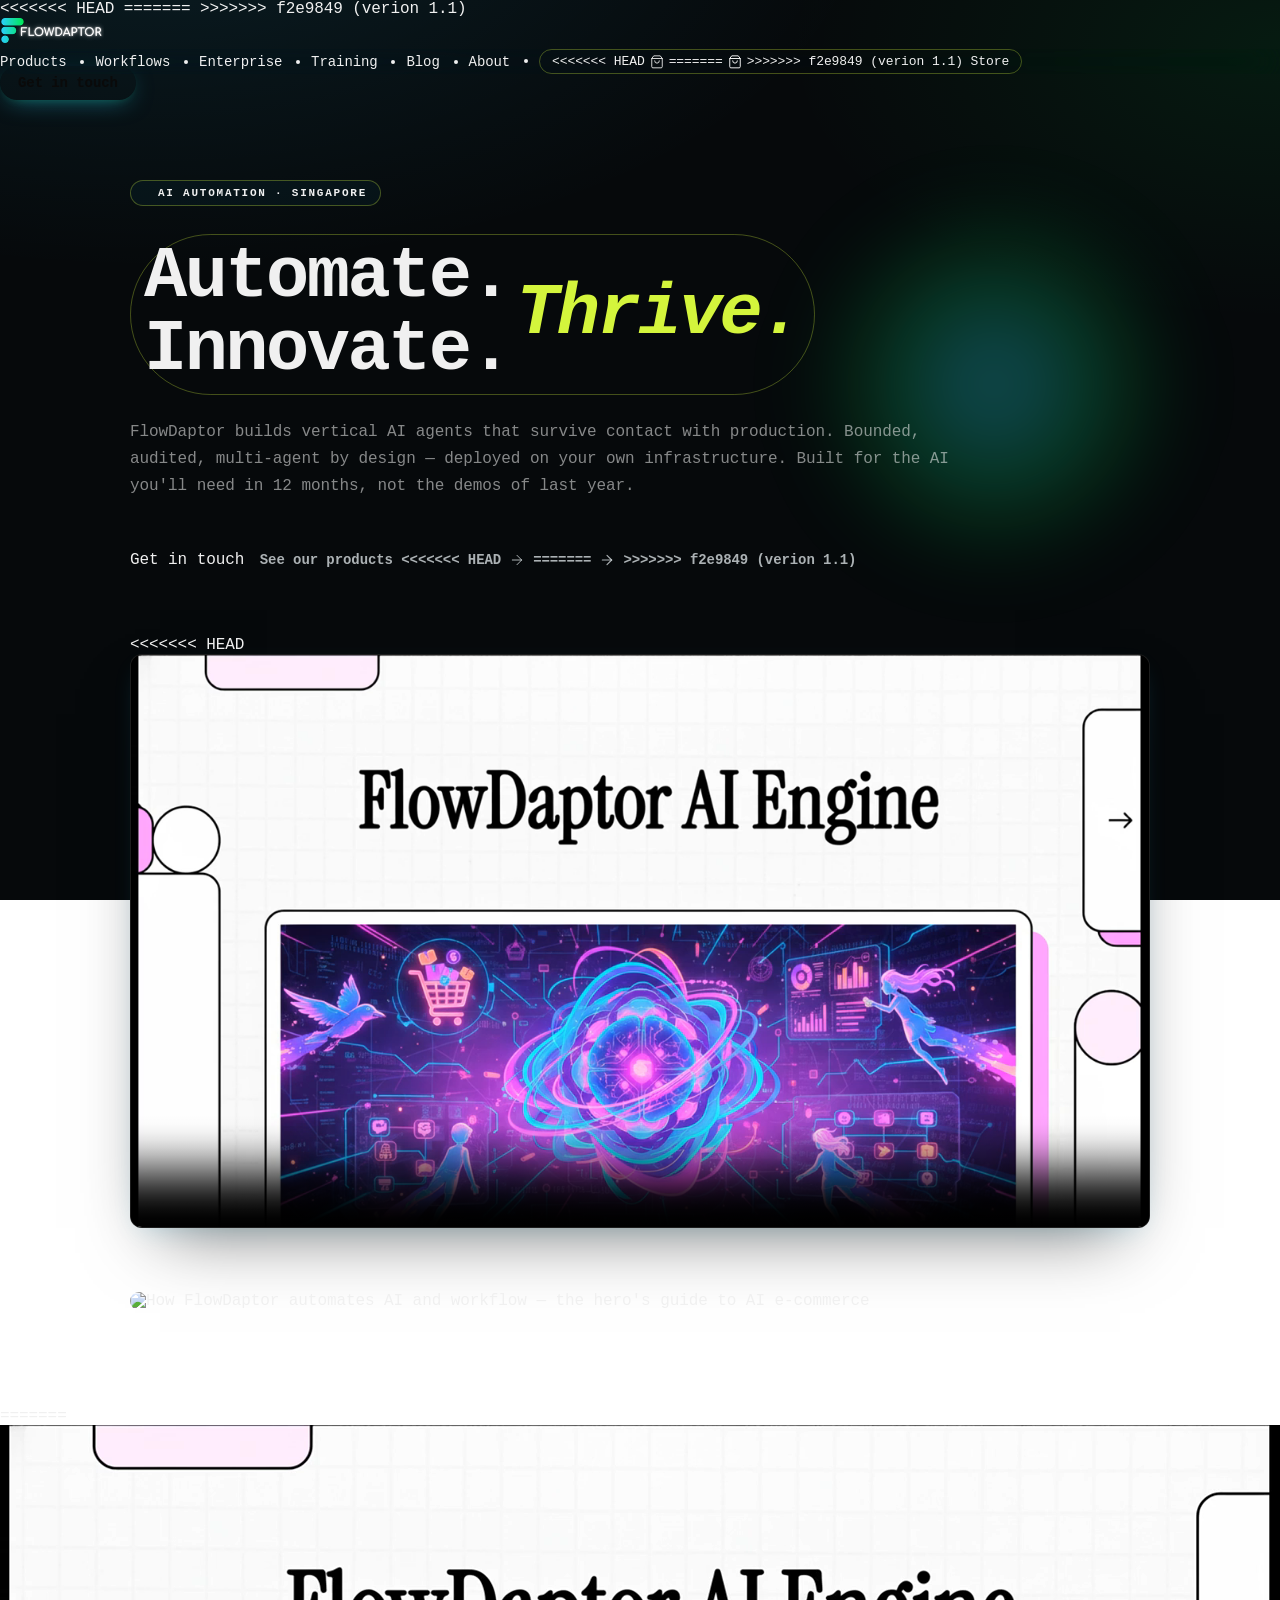
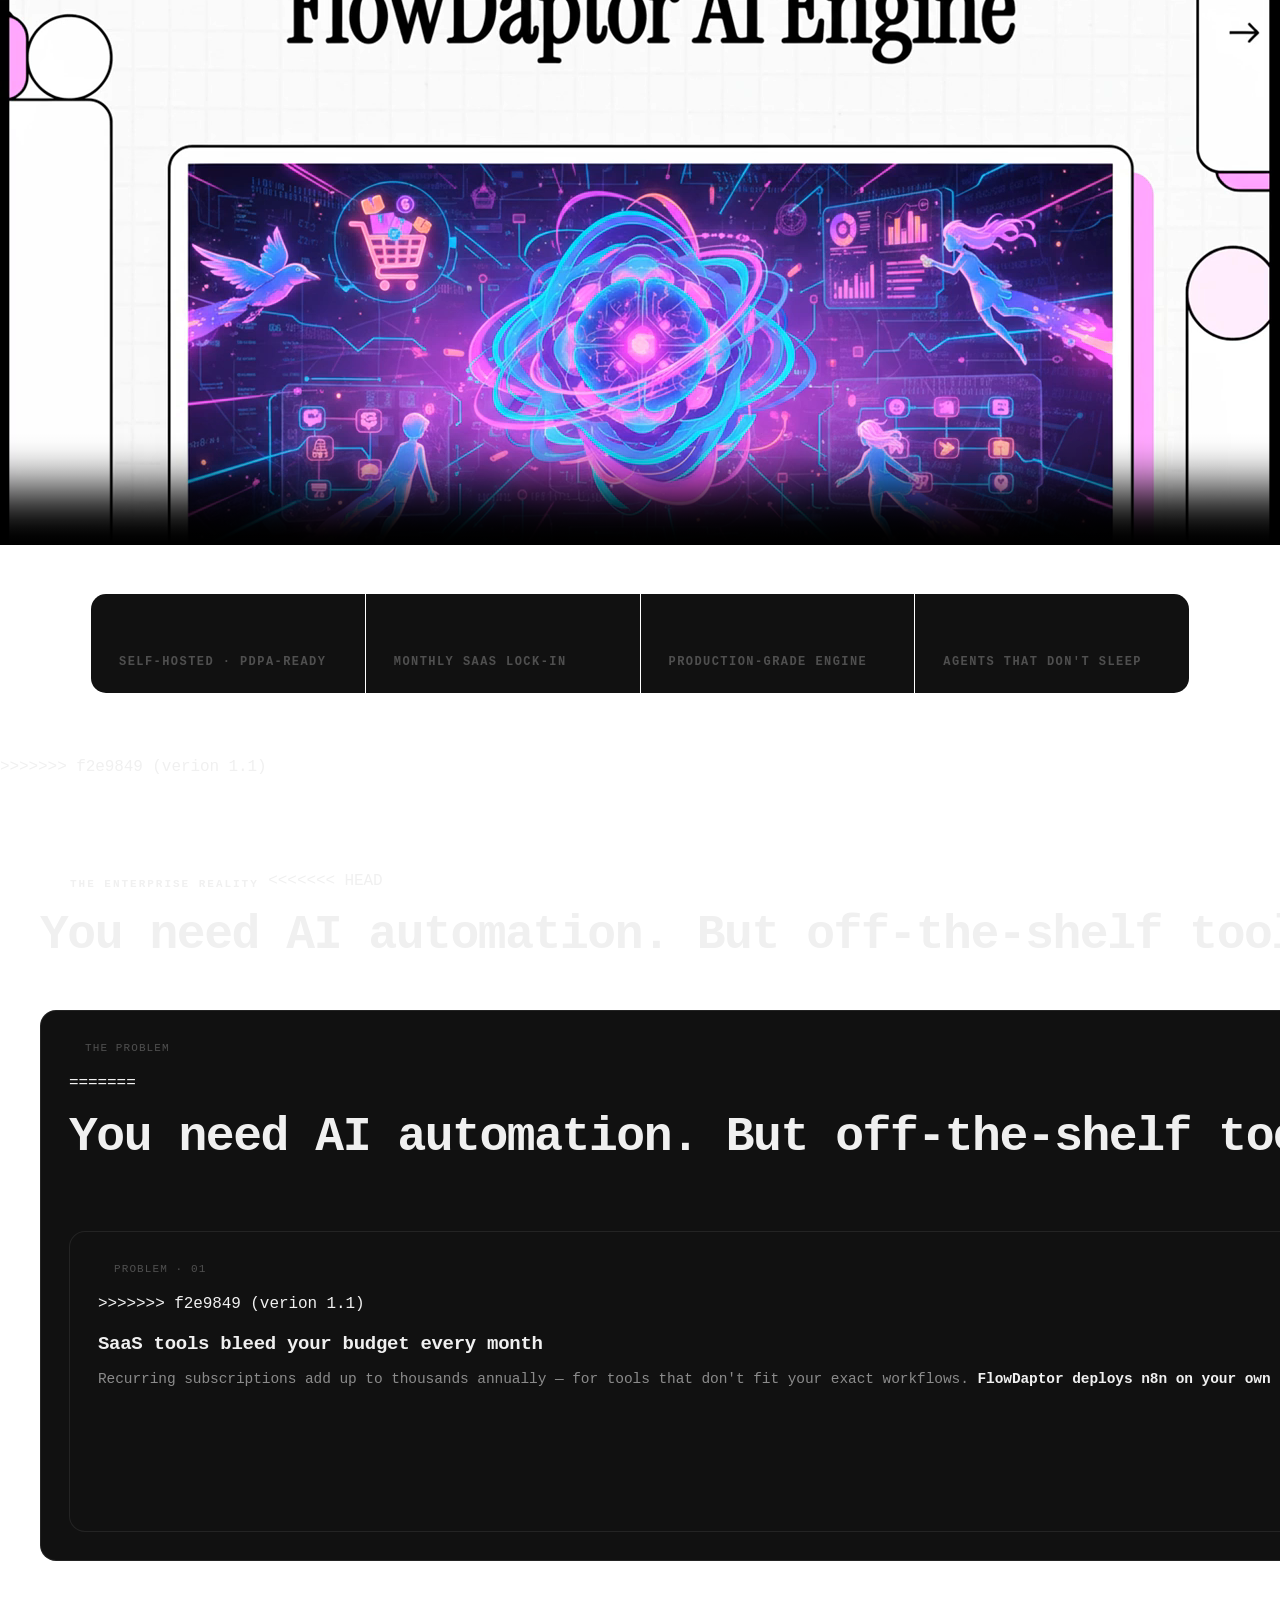
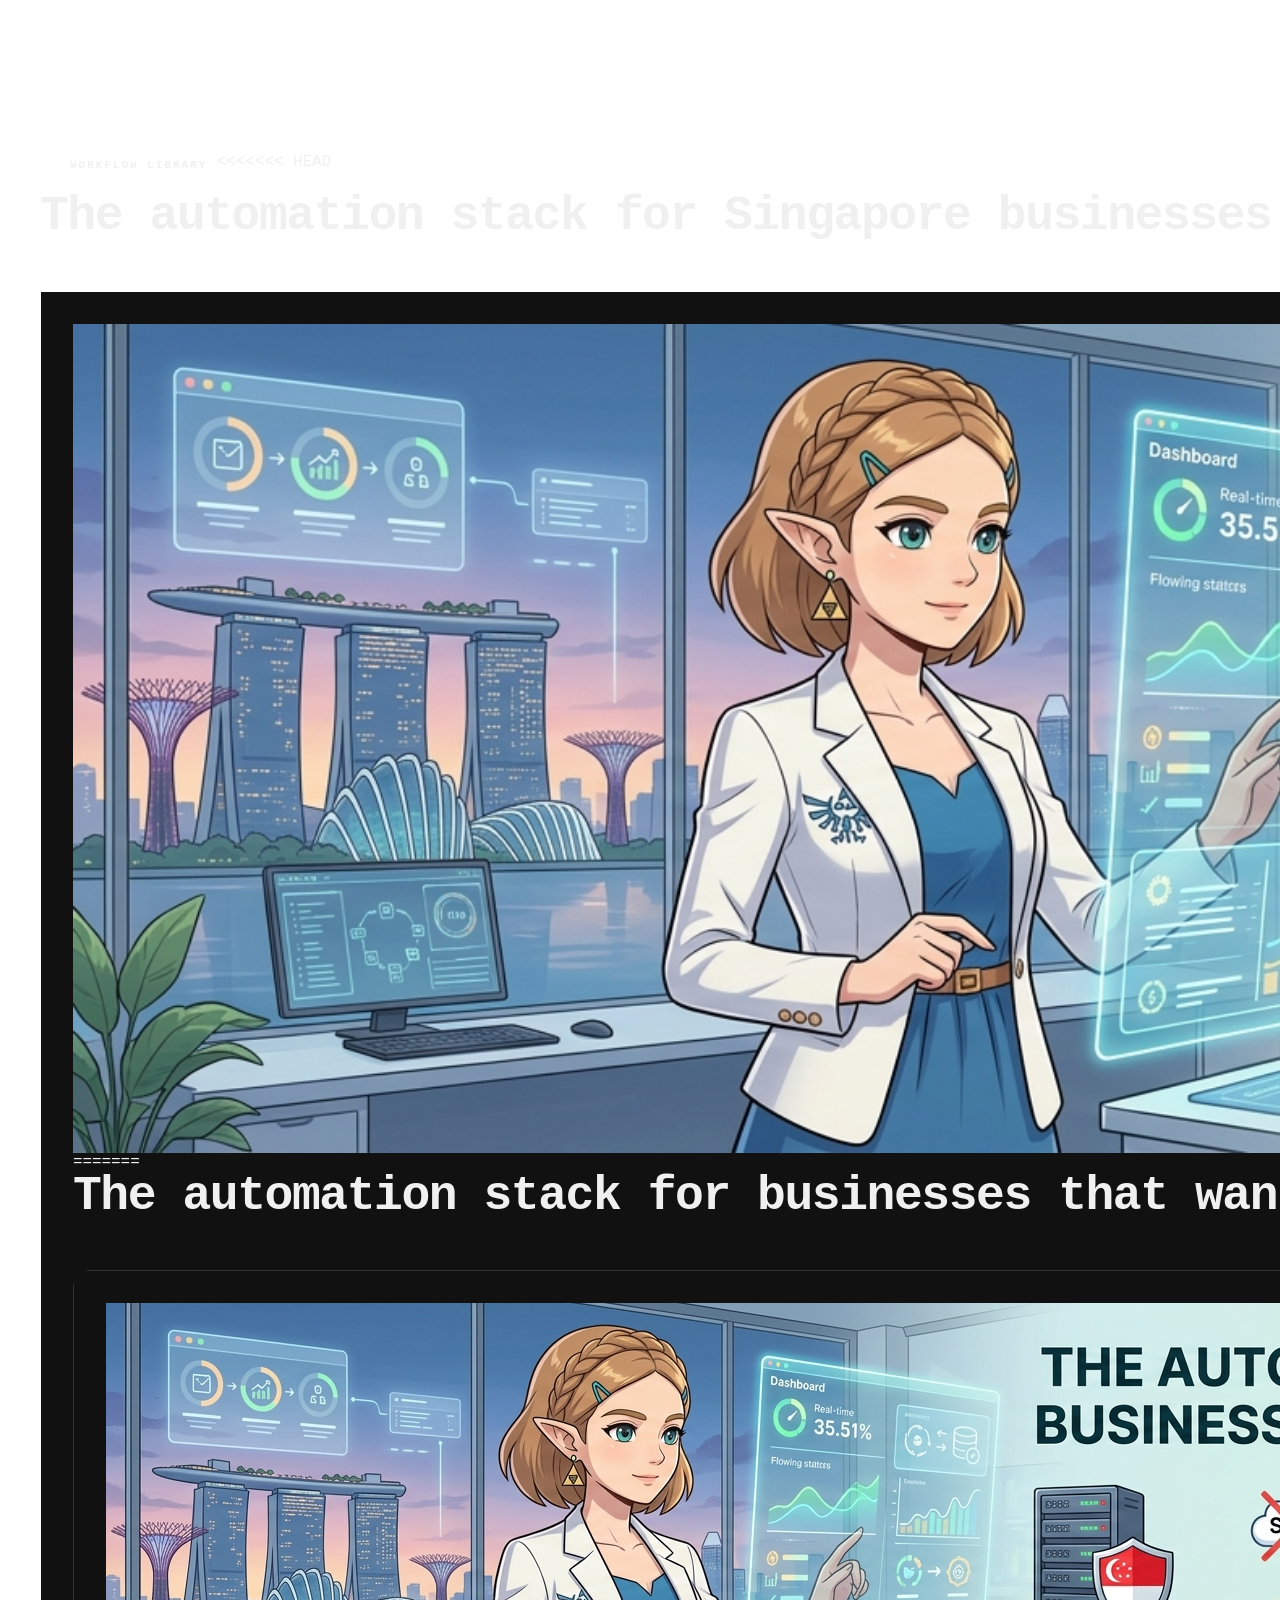
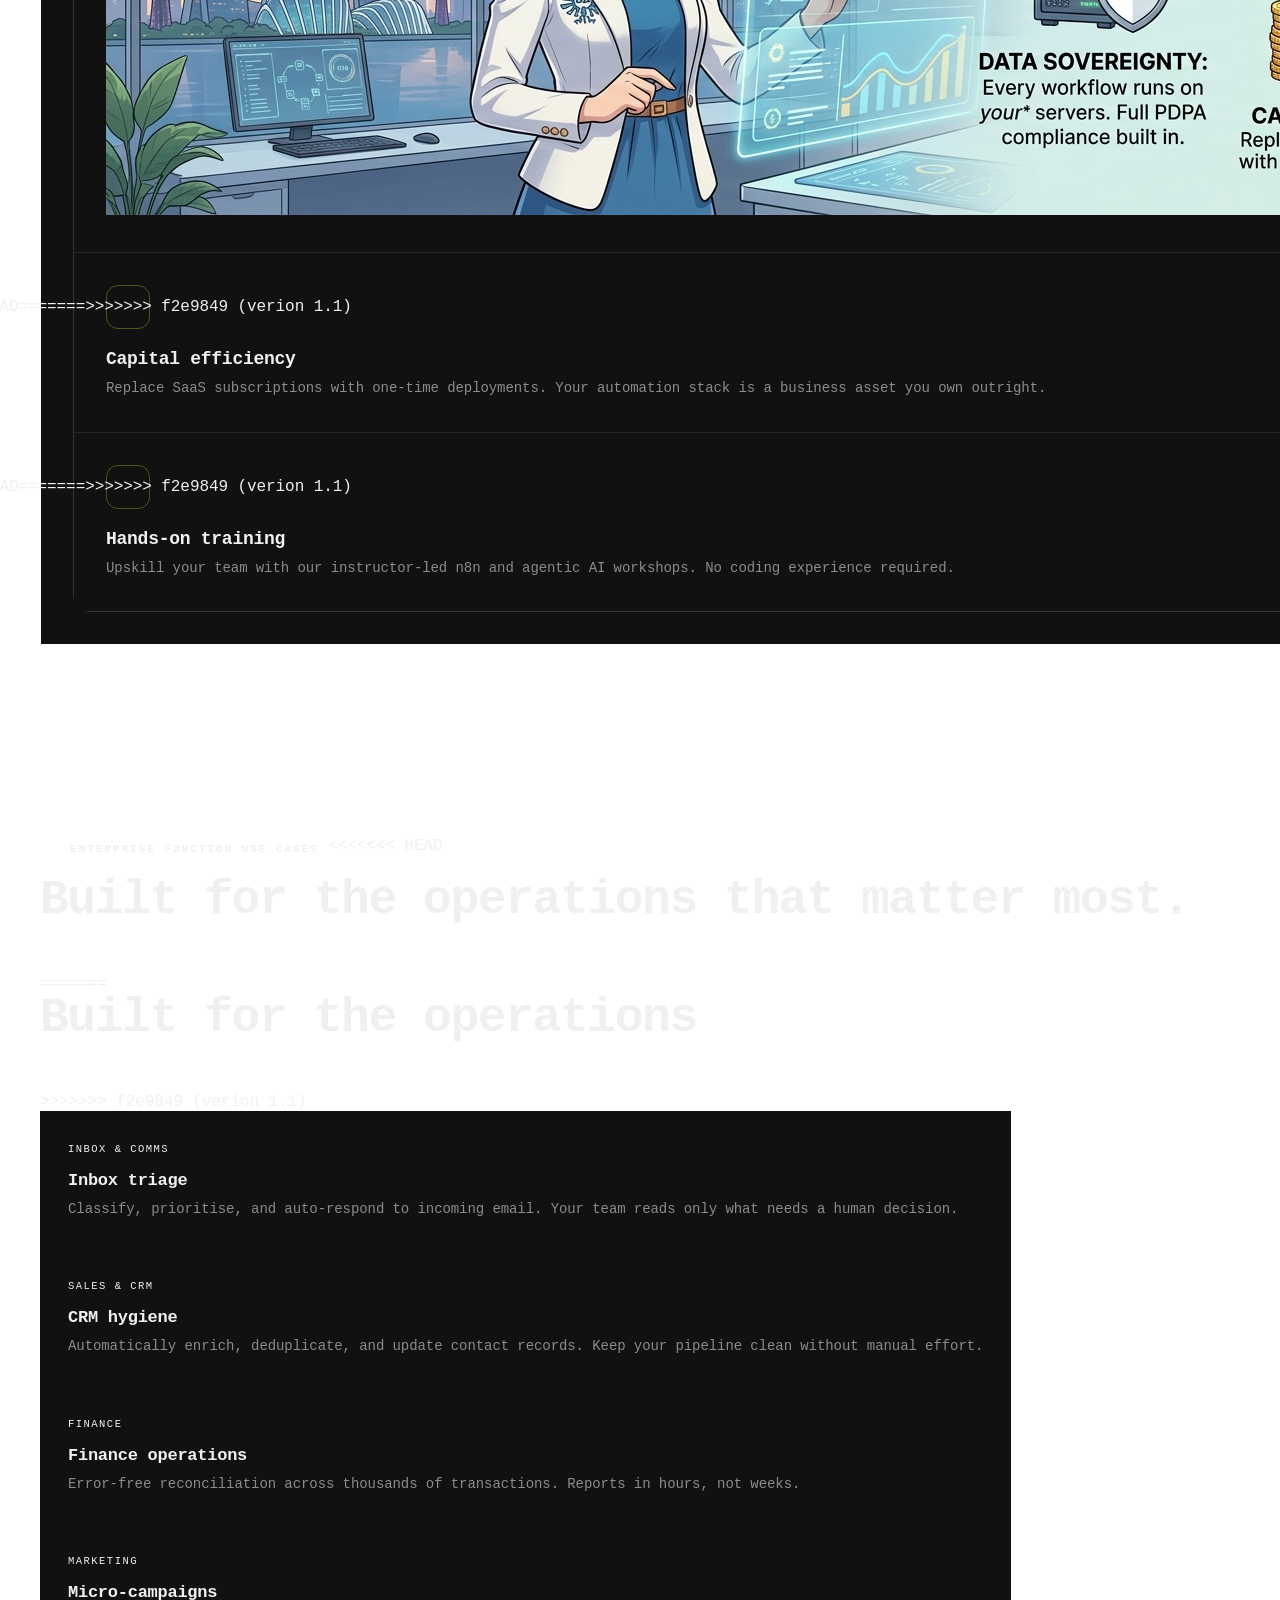
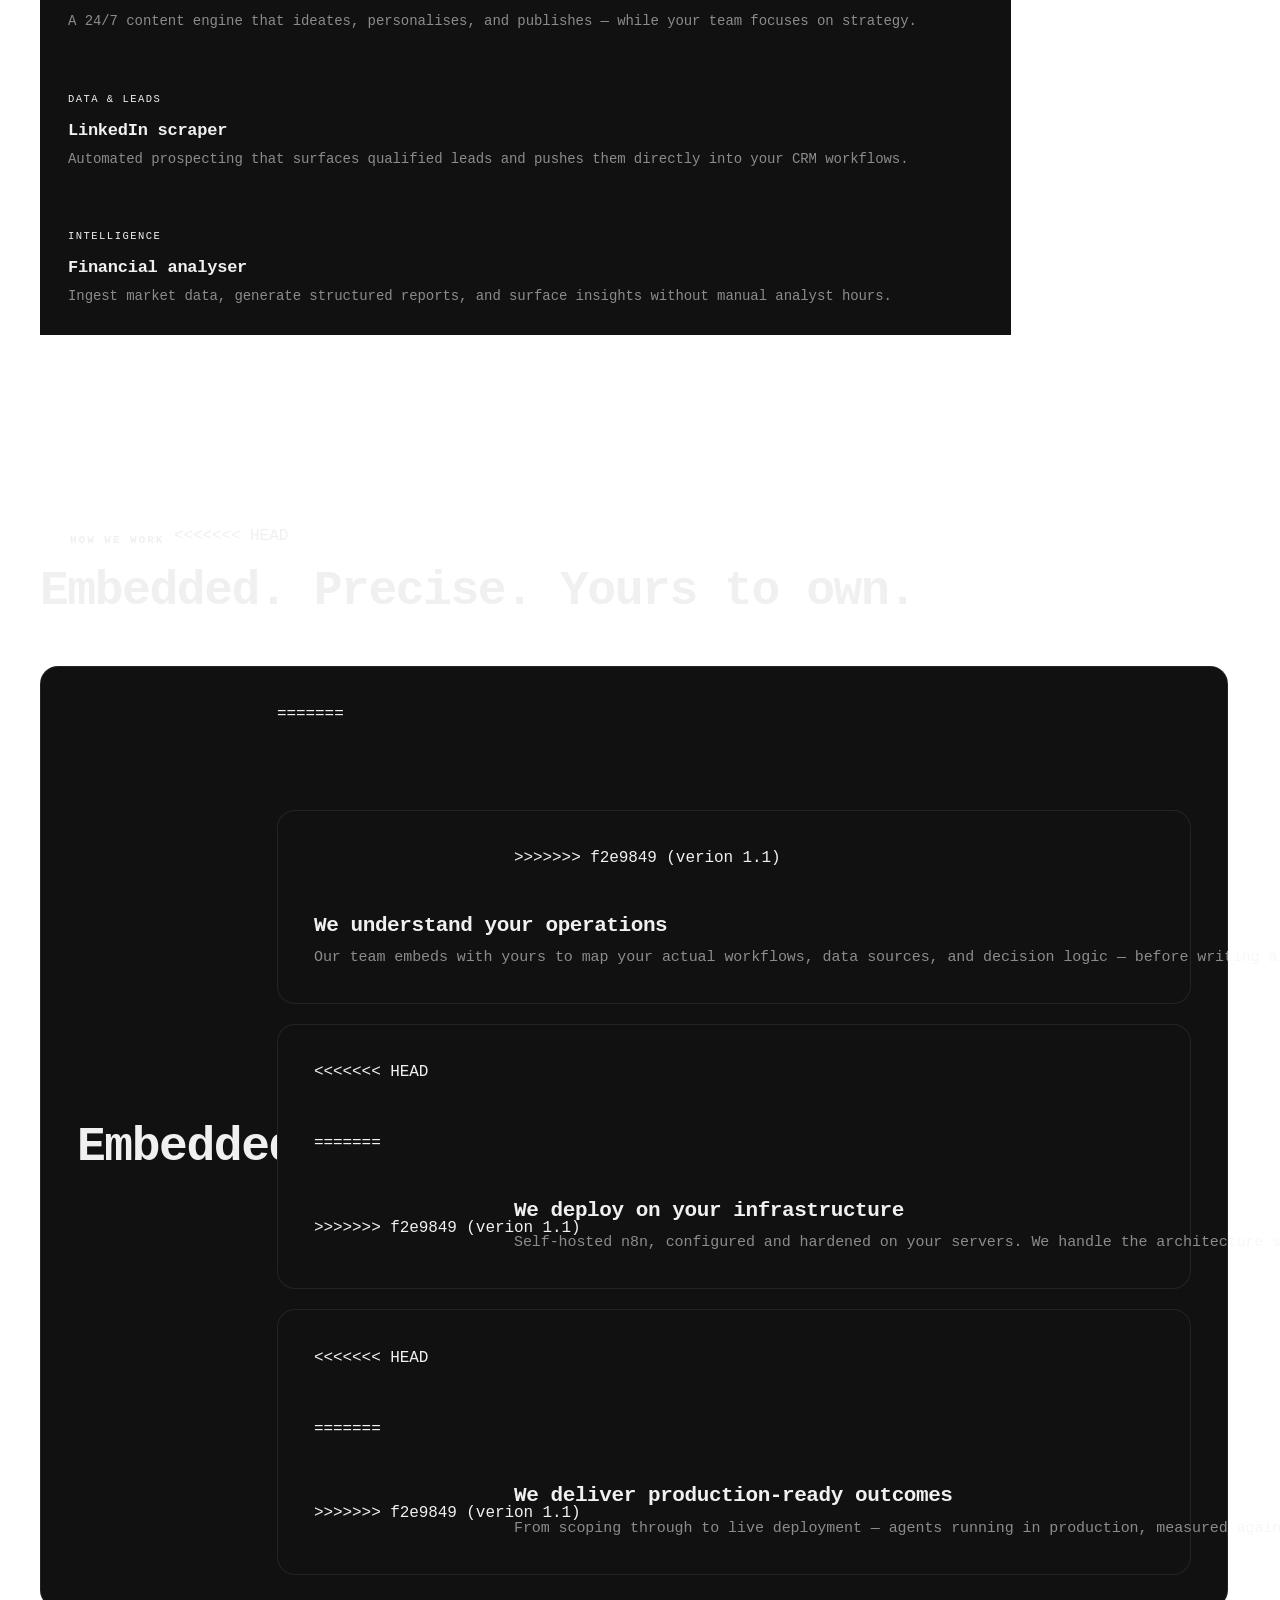
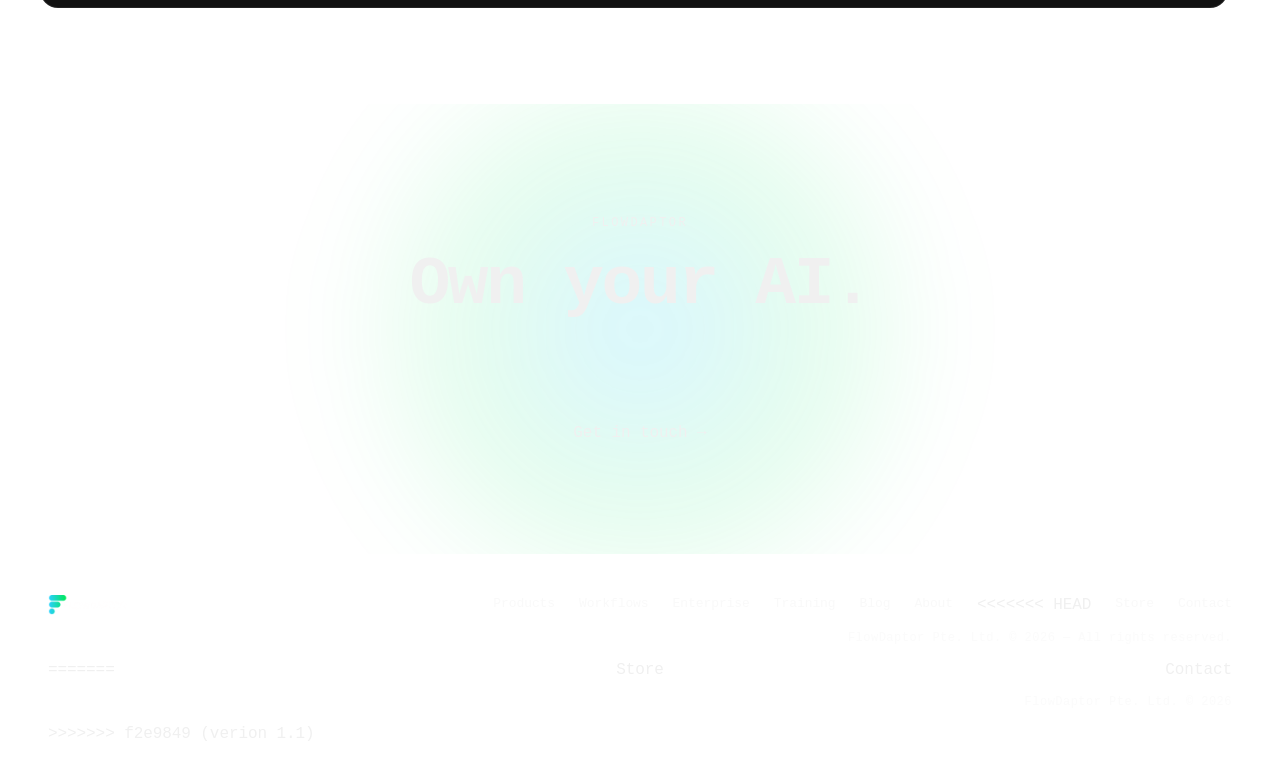
==== commit b980e2b0: "addressed conflict" ====
--- a/index.html
+++ b/index.html
@@ -5,6 +5,11 @@
   <meta name="viewport" content="width=device-width, initial-scale=1.0" />
   <title>FlowDaptor — AI Automation for Singapore Businesses</title>
   <meta name="description" content="Deploy production-grade n8n agents on your own infrastructure. Buy once, automate forever — no SaaS subscriptions, no data leaks, no lock-in." />
+<<<<<<< HEAD
+=======
+  <link rel="preconnect" href="https://fonts.googleapis.com" />
+  <link rel="preconnect" href="https://fonts.gstatic.com" crossorigin />
+>>>>>>> f2e9849 (verion 1.1)
   <link rel="stylesheet" href="assets/site.css" />
 </head>
 <body>
@@ -20,8 +25,12 @@
       <li><a href="blog/index.html">Blog</a></li>
       <li><a href="about/index.html">About</a></li>
       <li>
-        <a href="store/index.html" class="store-link">
+        <a href="store/storeindex.html" class="store-link">
+<<<<<<< HEAD
           <svg xmlns="http://www.w3.org/2000/svg" viewBox="0 0 24 24" fill="none" stroke="currentColor" stroke-width="1.5" stroke-linecap="round" stroke-linejoin="round" style="width:14px;height:14px;"><path d="M6 2 3 6v14a2 2 0 0 0 2 2h14a2 2 0 0 0 2-2V6l-3-4z"/><line x1="3" y1="6" x2="21" y2="6"/><path d="M16 10a4 4 0 0 1-8 0"/></svg>
+=======
+          <svg xmlns="http://www.w3.org/2000/svg" viewBox="0 0 24 24" fill="none" stroke="currentColor" stroke-width="1.7" stroke-linecap="round" stroke-linejoin="round" style="width:14px;height:14px;"><path d="M6 2 3 6v14a2 2 0 0 0 2 2h14a2 2 0 0 0 2-2V6l-3-4z"/><line x1="3" y1="6" x2="21" y2="6"/><path d="M16 10a4 4 0 0 1-8 0"/></svg>
+>>>>>>> f2e9849 (verion 1.1)
           Store
         </a>
       </li>
@@ -40,12 +49,17 @@
           <a class="fd-btn-primary" href="contact/index.html">Get in touch</a>
           <a class="fd-btn-ghost" href="products/index.html">
             See our products
+<<<<<<< HEAD
             <svg xmlns="http://www.w3.org/2000/svg" viewBox="0 0 24 24" fill="none" stroke-width="1.5" stroke-linecap="round" stroke-linejoin="round"><line x1="5" y1="12" x2="19" y2="12"/><polyline points="12 5 19 12 12 19"/></svg>
+=======
+            <svg xmlns="http://www.w3.org/2000/svg" viewBox="0 0 24 24" fill="none" stroke-width="1.7" stroke-linecap="round" stroke-linejoin="round"><line x1="5" y1="12" x2="19" y2="12"/><polyline points="12 5 19 12 12 19"/></svg>
+>>>>>>> f2e9849 (verion 1.1)
           </a>
         </div>
       </div>
     </div>
 
+<<<<<<< HEAD
     <video poster="assets/FlowDaptor_AI_Engine.png" autoplay loop playsinline controls
       style="width:100%;aspect-ratio:16/9;height:auto;object-fit:cover;border-radius:12px;background:#0a0a0a;display:block;margin-bottom:4rem;">
       <source src="assets/FlowDaptor_AI_Engine.mp4" type="video/mp4" />
@@ -55,28 +69,72 @@
     <img src="assets/info.png" alt="How FlowDaptor automates AI and workflow — the hero's guide to AI e-commerce" style="width:100%;display:block;border-radius:12px;margin-bottom:4rem;" />
   </section>
 
+=======
+    <video poster="assets/FlowDaptor_AI_Engine.png" autoplay loop muted playsinline controls
+      style="width:100%;aspect-ratio:16/9;height:auto;object-fit:cover;display:block;margin-bottom:3rem;">
+      <source src="assets/FlowDaptor_AI_Engine.mp4" type="video/mp4" />
+      <img src="assets/FlowDaptor_AI_Engine.png" alt="FlowDaptor AI Engine" style="width:100%;aspect-ratio:16/9;object-fit:cover;display:block;" />
+    </video>
+  </section>
+
+  <!-- TRUST BAR -->
+  <div class="fd-trustbar">
+    <div class="fd-trust-cell">
+      <div class="fd-trust-val">100%</div>
+      <div class="fd-trust-lbl">Self-hosted · PDPA-ready</div>
+    </div>
+    <div class="fd-trust-cell">
+      <div class="fd-trust-val">0×</div>
+      <div class="fd-trust-lbl">Monthly SaaS lock-in</div>
+    </div>
+    <div class="fd-trust-cell">
+      <div class="fd-trust-val">n8n</div>
+      <div class="fd-trust-lbl">Production-grade engine</div>
+    </div>
+    <div class="fd-trust-cell">
+      <div class="fd-trust-val">24/7</div>
+      <div class="fd-trust-lbl">Agents that don't sleep</div>
+    </div>
+  </div>
+
+>>>>>>> f2e9849 (verion 1.1)
   <!-- PROBLEM -->
   <section class="fd-section">
     <div class="fd-section-inner">
       <div class="fd-section-label">The Enterprise Reality</div>
+<<<<<<< HEAD
       <h2 class="fd-section-heading">You need AI automation. But off-the-shelf tools aren't enough.</h2>
       <div class="fd-problems">
         <div class="fd-problem">
           <div class="fd-problem-label">The Problem</div>
+=======
+      <h2 class="fd-section-heading">You need AI automation. But off-the-shelf tools <em>aren't enough.</em></h2>
+      <div class="fd-problems">
+        <div class="fd-problem">
+          <div class="fd-problem-label">Problem · 01</div>
+>>>>>>> f2e9849 (verion 1.1)
           <div class="fd-problem-content">
             <h3>SaaS tools bleed your budget every month</h3>
             <p>Recurring subscriptions add up to thousands annually — for tools that don't fit your exact workflows. <strong>FlowDaptor deploys n8n on your own infrastructure as a one-time investment</strong>, turning automation into a business asset, not a monthly liability.</p>
           </div>
         </div>
         <div class="fd-problem">
+<<<<<<< HEAD
           <div class="fd-problem-label">The Problem</div>
+=======
+          <div class="fd-problem-label">Problem · 02</div>
+>>>>>>> f2e9849 (verion 1.1)
           <div class="fd-problem-content">
             <h3>Your data leaves your control</h3>
             <p>Cloud-first tools route sensitive business data through third-party servers. <strong>Our self-hosted agents keep every workflow on your servers</strong>, fully PDPA-compliant and within your control — zero external exposure.</p>
           </div>
         </div>
         <div class="fd-problem">
+<<<<<<< HEAD
           <div class="fd-problem-label">The Problem</div>
+=======
+          <div class="fd-problem-label">Problem · 03</div>
+>>>>>>> f2e9849 (verion 1.1)
           <div class="fd-problem-content">
             <h3>Generic agents guess instead of operate</h3>
             <p>Pre-built automation doesn't understand your business logic, entities, or edge cases. <strong>We architect production-tested workflows with advanced error handling and cognitive memory</strong> — built for how your business actually runs.</p>
@@ -90,16 +148,28 @@
   <section class="fd-section">
     <div class="fd-section-inner">
       <div class="fd-section-label">Workflow Library</div>
+<<<<<<< HEAD
       <h2 class="fd-section-heading">The automation stack for Singapore businesses that want to own their AI.</h2>
       <div class="fd-platform-grid">
 
         <div class="fd-platform-cell wide">
           <img src="assets/db.png" alt="The automation stack for Singapore businesses that want to own their AI" style="width:100%;height:auto;display:block;" />
+=======
+      <h2 class="fd-section-heading">The automation stack for businesses that want to <em>own their AI.</em></h2>
+      <div class="fd-platform-grid">
+
+        <div class="fd-platform-cell wide">
+          <img src="assets/db.png" alt="The automation stack for Singapore businesses that want to own their AI" />
+>>>>>>> f2e9849 (verion 1.1)
         </div>
 
         <div class="fd-platform-cell">
           <div class="fd-platform-cell-icon">
+<<<<<<< HEAD
             <svg xmlns="http://www.w3.org/2000/svg" viewBox="0 0 24 24" fill="none" stroke-width="1.5" stroke-linecap="round" stroke-linejoin="round"><rect x="3" y="11" width="18" height="11" rx="2" ry="2"/><path d="M7 11V7a5 5 0 0 1 10 0v4"/></svg>
+=======
+            <svg xmlns="http://www.w3.org/2000/svg" viewBox="0 0 24 24" fill="none" stroke-width="1.7" stroke-linecap="round" stroke-linejoin="round"><rect x="3" y="11" width="18" height="11" rx="2" ry="2"/><path d="M7 11V7a5 5 0 0 1 10 0v4"/></svg>
+>>>>>>> f2e9849 (verion 1.1)
           </div>
           <h3>Data sovereignty</h3>
           <p>Every workflow runs on your servers. No third-party access, full PDPA compliance built in from day one.</p>
@@ -107,7 +177,11 @@
 
         <div class="fd-platform-cell">
           <div class="fd-platform-cell-icon">
+<<<<<<< HEAD
             <svg xmlns="http://www.w3.org/2000/svg" viewBox="0 0 24 24" fill="none" stroke-width="1.5" stroke-linecap="round" stroke-linejoin="round"><circle cx="12" cy="12" r="10"/><line x1="12" y1="8" x2="12" y2="12"/><line x1="12" y1="16" x2="12.01" y2="16"/></svg>
+=======
+            <svg xmlns="http://www.w3.org/2000/svg" viewBox="0 0 24 24" fill="none" stroke-width="1.7" stroke-linecap="round" stroke-linejoin="round"><path d="M12 2v20M5 9h14M5 15h14"/><circle cx="12" cy="12" r="10"/></svg>
+>>>>>>> f2e9849 (verion 1.1)
           </div>
           <h3>Capital efficiency</h3>
           <p>Replace SaaS subscriptions with one-time deployments. Your automation stack is a business asset you own outright.</p>
@@ -115,7 +189,11 @@
 
         <div class="fd-platform-cell">
           <div class="fd-platform-cell-icon">
+<<<<<<< HEAD
             <svg xmlns="http://www.w3.org/2000/svg" viewBox="0 0 24 24" fill="none" stroke-width="1.5" stroke-linecap="round" stroke-linejoin="round"><path d="M21 16V8a2 2 0 0 0-1-1.73l-7-4a2 2 0 0 0-2 0l-7 4A2 2 0 0 0 3 8v8a2 2 0 0 0 1 1.73l7 4a2 2 0 0 0 2 0l7-4A2 2 0 0 0 21 16z"/></svg>
+=======
+            <svg xmlns="http://www.w3.org/2000/svg" viewBox="0 0 24 24" fill="none" stroke-width="1.7" stroke-linecap="round" stroke-linejoin="round"><path d="M21 16V8a2 2 0 0 0-1-1.73l-7-4a2 2 0 0 0-2 0l-7 4A2 2 0 0 0 3 8v8a2 2 0 0 0 1 1.73l7 4a2 2 0 0 0 2 0l7-4A2 2 0 0 0 21 16z"/></svg>
+>>>>>>> f2e9849 (verion 1.1)
           </div>
           <h3>Cognitive memory</h3>
           <p>Production-tested agents with advanced error handling and persistent memory — not brittle one-shot scripts.</p>
@@ -123,7 +201,11 @@
 
         <div class="fd-platform-cell">
           <div class="fd-platform-cell-icon">
+<<<<<<< HEAD
             <svg xmlns="http://www.w3.org/2000/svg" viewBox="0 0 24 24" fill="none" stroke-width="1.5" stroke-linecap="round" stroke-linejoin="round"><circle cx="12" cy="8" r="7"/><polyline points="8.21 13.89 7 23 12 20 17 23 15.79 13.88"/></svg>
+=======
+            <svg xmlns="http://www.w3.org/2000/svg" viewBox="0 0 24 24" fill="none" stroke-width="1.7" stroke-linecap="round" stroke-linejoin="round"><circle cx="12" cy="8" r="7"/><polyline points="8.21 13.89 7 23 12 20 17 23 15.79 13.88"/></svg>
+>>>>>>> f2e9849 (verion 1.1)
           </div>
           <h3>Hands-on training</h3>
           <p>Upskill your team with our instructor-led n8n and agentic AI workshops. No coding experience required.</p>
@@ -137,7 +219,11 @@
   <section class="fd-section">
     <div class="fd-section-inner">
       <div class="fd-section-label">Enterprise function use cases</div>
+<<<<<<< HEAD
       <h2 class="fd-section-heading">Built for the operations that matter most.</h2>
+=======
+      <h2 class="fd-section-heading">Built for the operations <em>that matter most.</em></h2>
+>>>>>>> f2e9849 (verion 1.1)
       <div class="fd-usecases">
         <div class="fd-usecase">
           <div class="fd-usecase-tag">Inbox &amp; Comms</div>
@@ -177,24 +263,39 @@
   <section class="fd-section">
     <div class="fd-section-inner">
       <div class="fd-section-label">How we work</div>
+<<<<<<< HEAD
       <h2 class="fd-section-heading">Embedded. Precise. Yours to own.</h2>
       <div class="fd-steps">
         <div class="fd-step">
           <div class="fd-step-num">STEP 01</div>
+=======
+      <h2 class="fd-section-heading">Embedded. Precise. <em>Yours to own.</em></h2>
+      <div class="fd-steps">
+        <div class="fd-step">
+          <div class="fd-step-num">01</div>
+>>>>>>> f2e9849 (verion 1.1)
           <div class="fd-step-body">
             <h3>We understand your operations</h3>
             <p>Our team embeds with yours to map your actual workflows, data sources, and decision logic — before writing a single node. No assumption-driven builds.</p>
           </div>
         </div>
         <div class="fd-step">
+<<<<<<< HEAD
           <div class="fd-step-num">STEP 02</div>
+=======
+          <div class="fd-step-num">02</div>
+>>>>>>> f2e9849 (verion 1.1)
           <div class="fd-step-body">
             <h3>We deploy on your infrastructure</h3>
             <p>Self-hosted n8n, configured and hardened on your servers. We handle the architecture so your team inherits a system they understand and control.</p>
           </div>
         </div>
         <div class="fd-step">
+<<<<<<< HEAD
           <div class="fd-step-num">STEP 03</div>
+=======
+          <div class="fd-step-num">03</div>
+>>>>>>> f2e9849 (verion 1.1)
           <div class="fd-step-body">
             <h3>We deliver production-ready outcomes</h3>
             <p>From scoping through to live deployment — agents running in production, measured against real business KPIs. Buy once, run forever.</p>
@@ -223,10 +324,17 @@
       <a href="training/index.html">Training</a>
       <a href="blog/index.html">Blog</a>
       <a href="about/index.html">About</a>
+<<<<<<< HEAD
       <a href="store/index.html">Store</a>
       <a href="contact/index.html">Contact</a>
     </div>
     <div class="fd-footer-copy">FlowDaptor Pte. Ltd. © 2026 — All rights reserved.</div>
+=======
+      <a href="store/storeindex.html">Store</a>
+      <a href="contact/index.html">Contact</a>
+    </div>
+    <div class="fd-footer-copy">FlowDaptor Pte. Ltd. © 2026</div>
+>>>>>>> f2e9849 (verion 1.1)
   </footer>
 
 </body>
--- a/assets/site.css
+++ b/assets/site.css
@@ -20,24 +20,63 @@
 
 body {
   font-family: var(--font);
+<<<<<<< HEAD
+=======
+  font-weight: 500;
+>>>>>>> f2e9849 (verion 1.1)
   background: var(--bg);
   color: var(--text-primary);
   overflow-x: hidden;
   -webkit-font-smoothing: antialiased;
+<<<<<<< HEAD
+=======
+  -moz-osx-font-smoothing: grayscale;
+  letter-spacing: -0.005em;
+  background-image:
+    radial-gradient(1200px 600px at 12% -10%, rgba(43,207,255,0.10), transparent 60%),
+    radial-gradient(900px 500px at 100% 5%, rgba(0,233,87,0.08), transparent 55%),
+    linear-gradient(180deg, #06090b 0%, #06090b 100%);
+  background-attachment: fixed;
+>>>>>>> f2e9849 (verion 1.1)
 }
 
 a { text-decoration: none; color: inherit; }
 
+<<<<<<< HEAD
 /* ── NAV ── */
+=======
+::selection { background: rgba(43,207,255,0.25); color: #fff; }
+
+/* ── Utility ── */
+.fd-gradient-text,
+em.fd-grad {
+  background: var(--brand-grad);
+  -webkit-background-clip: text;
+  background-clip: text;
+  color: transparent;
+  -webkit-text-fill-color: transparent;
+}
+code { font-family: var(--font-mono); }
+
+/* ─────────────────────────────────────────────────────────────
+   NAV
+   ───────────────────────────────────────────────────────────── */
+>>>>>>> f2e9849 (verion 1.1)
 .fd-nav {
   display: flex;
   align-items: center;
   justify-content: space-between;
+<<<<<<< HEAD
   padding: 1.25rem 3rem;
+=======
+  gap: 1.5rem;
+  padding: 1.1rem 2.5rem;
+>>>>>>> f2e9849 (verion 1.1)
   border-bottom: 0.5px solid var(--border-nav);
   position: sticky;
   top: 0;
   z-index: 100;
+<<<<<<< HEAD
   background: rgba(10,10,10,0.95);
   backdrop-filter: blur(12px);
   -webkit-backdrop-filter: blur(12px);
@@ -59,17 +98,40 @@
 .fd-nav-links {
   display: flex;
   gap: 2rem;
+=======
+  background: rgba(6,9,11,0.78);
+  backdrop-filter: blur(18px) saturate(140%);
+  -webkit-backdrop-filter: blur(18px) saturate(140%);
+}
+.fd-logo {
+  font-weight: 700;
+  color: var(--text-primary);
+  display: inline-flex;
+  align-items: center;
+}
+.fd-logo img { height: 26px; width: auto; display: block; }
+.fd-nav-links {
+  display: flex;
+  gap: 1.8rem;
+>>>>>>> f2e9849 (verion 1.1)
   list-style: none;
   align-items: center;
 }
 .fd-nav-links a {
+<<<<<<< HEAD
   color: rgba(240,240,240,0.55);
   font-size: 14px;
+=======
+  color: rgba(236,243,245,0.62);
+  font-size: 14px;
+  font-weight: 500;
+>>>>>>> f2e9849 (verion 1.1)
   transition: color 0.2s;
 }
 .fd-nav-links a:hover,
 .fd-nav-links a.active { color: var(--text-primary); }
 .fd-nav-links .store-link {
+<<<<<<< HEAD
   color: var(--acc);
   border: 0.5px solid var(--acc-border);
   padding: 4px 12px;
@@ -125,10 +187,102 @@
   font-weight: 500;
   line-height: 1.1;
   letter-spacing: -2px;
+=======
+  color: var(--brand-blue);
+  border: 1px solid var(--acc-border);
+  padding: 6px 13px;
+  border-radius: 999px;
+  font-size: 13px;
+  font-weight: 600;
+  display: inline-flex;
+  align-items: center;
+  gap: 6px;
+  transition: background 0.2s, border-color 0.2s;
+}
+.fd-nav-links .store-link:hover {
+  background: var(--acc-dim);
+  border-color: rgba(43,207,255,0.55);
+  color: var(--brand-blue);
+}
+.fd-nav-cta {
+  background: var(--brand-grad);
+  color: var(--acc-text);
+  font-size: 14px;
+  font-weight: 700;
+  padding: 9px 18px;
+  border-radius: 999px;
+  white-space: nowrap;
+  transition: transform 0.2s, filter 0.2s;
+  box-shadow: 0 6px 24px -8px rgba(43,207,255,0.55), 0 4px 12px -8px rgba(0,233,87,0.45);
+}
+.fd-nav-cta:hover { filter: brightness(1.05); transform: translateY(-1px); }
+
+/* ─────────────────────────────────────────────────────────────
+   HERO
+   ───────────────────────────────────────────────────────────── */
+.fd-hero {
+  position: relative;
+  padding: 5.5rem 2.5rem 2rem;
+  max-width: 1100px;
+  margin: 0 auto;
+}
+.fd-hero::before {
+  content: "";
+  position: absolute;
+  top: 2rem;
+  right: -4rem;
+  width: 520px;
+  height: 520px;
+  background: radial-gradient(closest-side, rgba(43,207,255,0.35), rgba(0,233,87,0.18) 45%, transparent 70%);
+  filter: blur(40px);
+  pointer-events: none;
+  z-index: -1;
+}
+.fd-hero-top {
+  display: grid;
+  grid-template-columns: 1.1fr 1fr;
+  gap: 3rem;
+  align-items: center;
+  padding-bottom: 3.5rem;
+}
+.fd-hero-top.single { grid-template-columns: 1fr; max-width: 820px; padding-bottom: 3.5rem; }
+.fd-hero-top > img { border-radius: 18px; border: 1px solid var(--border); }
+
+.fd-tag {
+  display: inline-flex;
+  align-items: center;
+  gap: 0.5rem;
+  font-size: 11px;
+  font-weight: 700;
+  letter-spacing: 0.16em;
+  text-transform: uppercase;
+  color: var(--brand-blue);
+  border: 1px solid var(--acc-border);
+  padding: 6px 13px;
+  border-radius: 999px;
+  margin-bottom: 1.75rem;
+  background: rgba(43,207,255,0.04);
+}
+.fd-tag::before {
+  content: "";
+  width: 6px;
+  height: 6px;
+  border-radius: 50%;
+  background: var(--brand-grad);
+  box-shadow: 0 0 8px var(--brand-green);
+}
+.fd-hero h1 {
+  font-family: var(--font-head);
+  font-size: clamp(40px, 6.5vw, 72px);
+  font-weight: 700;
+  line-height: 1.02;
+  letter-spacing: -0.035em;
+>>>>>>> f2e9849 (verion 1.1)
   color: var(--text-primary);
   margin-bottom: 1.5rem;
 }
 .fd-hero h1 em {
+<<<<<<< HEAD
   font-style: italic;
   color: var(--acc);
 }
@@ -138,12 +292,31 @@
   line-height: 1.7;
   margin-bottom: 2.5rem;
 }
+=======
+  font-style: normal;
+  background: var(--brand-grad);
+  -webkit-background-clip: text;
+  background-clip: text;
+  color: transparent;
+  -webkit-text-fill-color: transparent;
+}
+.fd-hero p {
+  font-size: 17px;
+  font-weight: 500;
+  color: var(--text-secondary);
+  line-height: 1.65;
+  margin-bottom: 2.25rem;
+  max-width: 620px;
+}
+.fd-hero p em { color: var(--brand-blue); font-style: italic; }
+>>>>>>> f2e9849 (verion 1.1)
 .fd-hero-btns {
   display: flex;
   gap: 1rem;
   align-items: center;
   flex-wrap: wrap;
 }
+<<<<<<< HEAD
 .fd-btn-primary {
   background: var(--acc);
   color: var(--acc-text);
@@ -155,10 +328,35 @@
   display: inline-block;
 }
 .fd-btn-primary:hover { opacity: 0.88; }
+=======
+
+/* ── Buttons ── */
+.fd-btn-primary {
+  background: var(--brand-grad);
+  color: var(--acc-text);
+  font-family: var(--font);
+  font-size: 14px;
+  font-weight: 700;
+  padding: 13px 26px;
+  border-radius: 999px;
+  border: none;
+  cursor: pointer;
+  transition: transform 0.2s, filter 0.2s;
+  display: inline-block;
+  letter-spacing: 0.01em;
+  white-space: nowrap;
+  box-shadow:
+    0 8px 32px -10px rgba(43,207,255,0.55),
+    0 4px 12px -6px rgba(0,233,87,0.40);
+}
+.fd-btn-primary:hover { filter: brightness(1.05); transform: translateY(-1px); }
+
+>>>>>>> f2e9849 (verion 1.1)
 .fd-btn-secondary {
   background: transparent;
   color: var(--text-primary);
   font-size: 14px;
+<<<<<<< HEAD
   font-weight: 500;
   padding: 11px 22px;
   border-radius: 7px;
@@ -232,10 +430,89 @@
 /* ── SECTIONS ── */
 .fd-section {
   padding: 5rem 3rem;
+=======
+  font-weight: 600;
+  padding: 12px 22px;
+  border-radius: 999px;
+  border: 1px solid var(--border-strong);
+  transition: border-color 0.2s, background 0.2s;
+  display: inline-block;
+  white-space: nowrap;
+}
+.fd-btn-secondary:hover { border-color: var(--acc-border); background: rgba(43,207,255,0.04); }
+
+.fd-btn-ghost {
+  color: rgba(236,243,245,0.72);
+  font-size: 14px;
+  font-weight: 600;
+  display: inline-flex;
+  align-items: center;
+  gap: 8px;
+  padding: 12px 6px;
+  transition: color 0.2s, gap 0.2s;
+  white-space: nowrap;
+}
+.fd-btn-ghost:hover { color: var(--brand-blue); gap: 12px; }
+.fd-btn-ghost svg { width: 16px; height: 16px; stroke: currentColor; }
+
+/* Hero media */
+.fd-hero video {
+  border-radius: 18px;
+  border: 1px solid var(--border);
+  box-shadow:
+    0 30px 70px -30px rgba(0,0,0,0.6),
+    0 8px 24px -12px rgba(43,207,255,0.25);
+}
+
+/* ── Trust bar (homepage) ── */
+.fd-trustbar {
+  display: grid;
+  grid-template-columns: repeat(4, 1fr);
+  gap: 1px;
+  background: var(--border);
+  border: 1px solid var(--border);
+  border-radius: 16px;
+  overflow: hidden;
+  max-width: 1100px;
+  margin: 0 auto 4rem;
+}
+.fd-trust-cell {
+  background: var(--surface);
+  padding: 1.5rem 1.75rem;
+  display: flex;
+  flex-direction: column;
+  gap: 0.4rem;
+}
+.fd-trust-val {
+  font-family: var(--font-head);
+  font-size: 30px;
+  font-weight: 700;
+  letter-spacing: -0.03em;
+  line-height: 1;
+  background: var(--brand-grad);
+  -webkit-background-clip: text;
+  background-clip: text;
+  color: transparent;
+}
+.fd-trust-lbl {
+  font-size: 12px;
+  text-transform: uppercase;
+  letter-spacing: 0.12em;
+  color: var(--text-muted);
+  font-weight: 600;
+}
+
+/* ─────────────────────────────────────────────────────────────
+   SECTIONS — shared chrome
+   ───────────────────────────────────────────────────────────── */
+.fd-section {
+  padding: 6rem 2.5rem;
+>>>>>>> f2e9849 (verion 1.1)
   border-bottom: 0.5px solid var(--border);
 }
 .fd-section.no-border { border-bottom: none; }
 .fd-section-inner {
+<<<<<<< HEAD
   max-width: 900px;
   margin: 0 auto;
 }
@@ -303,17 +580,140 @@
   background: var(--border);
   border: 0.5px solid var(--border);
   border-radius: 12px;
+=======
+  max-width: 1100px;
+  margin: 0 auto;
+}
+.fd-section-label {
+  display: inline-flex;
+  align-items: center;
+  gap: 0.5rem;
+  font-size: 11px;
+  letter-spacing: 0.18em;
+  text-transform: uppercase;
+  color: var(--brand-blue);
+  font-weight: 700;
+  margin-bottom: 1.25rem;
+}
+.fd-section-label::before {
+  content: "";
+  display: block;
+  width: 22px;
+  height: 1.5px;
+  background: var(--brand-grad);
+}
+.fd-section-heading {
+  font-family: var(--font-head);
+  font-size: clamp(30px, 4.2vw, 48px);
+  font-weight: 700;
+  line-height: 1.08;
+  letter-spacing: -0.03em;
+  color: var(--text-primary);
+  margin-bottom: 3rem;
+  max-width: 800px;
+}
+.fd-section-heading em {
+  font-style: normal;
+  background: var(--brand-grad);
+  -webkit-background-clip: text;
+  background-clip: text;
+  color: transparent;
+}
+.fd-section-lead {
+  font-size: 17px;
+  color: var(--text-secondary);
+  line-height: 1.65;
+  max-width: 700px;
+  margin-bottom: 3rem;
+}
+.fd-section-lead em { color: var(--brand-blue); font-style: italic; }
+.fd-section-lead a { color: var(--brand-blue); }
+.fd-section-lead a:hover { color: var(--brand-green); }
+
+/* ─────────────────────────────────────────────────────────────
+   PROBLEMS (homepage)
+   ───────────────────────────────────────────────────────────── */
+.fd-problems {
+  display: grid;
+  grid-template-columns: repeat(3, 1fr);
+  gap: 1.25rem;
+}
+.fd-problem {
+  background: var(--surface);
+  border: 1px solid var(--border);
+  border-radius: 16px;
+  padding: 1.75rem;
+  display: flex;
+  flex-direction: column;
+  gap: 1.25rem;
+  transition: border-color 0.2s, transform 0.25s;
+}
+.fd-problem:hover { border-color: var(--acc-border); transform: translateY(-3px); }
+.fd-problem-label {
+  font-family: var(--font-mono);
+  font-size: 11px;
+  color: var(--text-muted);
+  letter-spacing: 0.1em;
+  text-transform: uppercase;
+  display: flex;
+  align-items: center;
+  gap: 0.5rem;
+}
+.fd-problem-label::before {
+  content: "";
+  width: 8px;
+  height: 8px;
+  border-radius: 50%;
+  background: var(--brand-grad);
+}
+.fd-problem-content h3 {
+  font-family: var(--font-head);
+  font-size: 19px;
+  font-weight: 700;
+  color: var(--text-primary);
+  margin-bottom: 0.65rem;
+  letter-spacing: -0.015em;
+  line-height: 1.25;
+}
+.fd-problem-content p {
+  font-size: 14.5px;
+  color: var(--text-secondary);
+  line-height: 1.65;
+}
+.fd-problem-content strong {
+  color: var(--text-primary);
+  font-weight: 700;
+}
+
+/* ─────────────────────────────────────────────────────────────
+   PLATFORM GRID
+   ───────────────────────────────────────────────────────────── */
+.fd-platform-grid {
+  display: grid;
+  grid-template-columns: repeat(2, 1fr);
+  gap: 1px;
+  background: var(--border);
+  border: 1px solid var(--border);
+  border-radius: 18px;
+>>>>>>> f2e9849 (verion 1.1)
   overflow: hidden;
   margin-top: 2.5rem;
 }
 .fd-platform-cell {
   background: var(--surface);
   padding: 2rem;
-}
+<<<<<<< HEAD
+}
+=======
+  transition: background 0.2s;
+}
+.fd-platform-cell:hover { background: var(--surface-2); }
+>>>>>>> f2e9849 (verion 1.1)
 .fd-platform-cell.wide {
   grid-column: 1 / -1;
   padding: 0;
   overflow: hidden;
+<<<<<<< HEAD
 }
 .fd-platform-cell.wide .fd-img-placeholder {
   border-radius: 0;
@@ -349,11 +749,52 @@
 }
 
 /* ── USE CASES ── */
+=======
+  background: var(--surface);
+}
+.fd-platform-cell.wide img {
+  width: 100%; height: auto; display: block; opacity: 0.95;
+}
+.fd-platform-cell-icon {
+  width: 44px;
+  height: 44px;
+  border-radius: 12px;
+  background: var(--brand-grad-soft);
+  border: 1px solid var(--acc-border);
+  display: flex;
+  align-items: center;
+  justify-content: center;
+  margin-bottom: 1.25rem;
+}
+.fd-platform-cell-icon svg {
+  width: 20px;
+  height: 20px;
+  stroke: var(--brand-blue);
+}
+.fd-platform-cell h3 {
+  font-family: var(--font-head);
+  font-size: 18px;
+  font-weight: 700;
+  color: var(--text-primary);
+  margin-bottom: 0.5rem;
+  letter-spacing: -0.015em;
+}
+.fd-platform-cell p {
+  font-size: 14px;
+  color: var(--text-secondary);
+  line-height: 1.6;
+}
+
+/* ─────────────────────────────────────────────────────────────
+   USE CASES
+   ───────────────────────────────────────────────────────────── */
+>>>>>>> f2e9849 (verion 1.1)
 .fd-usecases {
   display: grid;
   grid-template-columns: repeat(3, 1fr);
   gap: 1px;
   background: var(--border);
+<<<<<<< HEAD
   border: 0.5px solid var(--border);
   border-radius: 12px;
   overflow: hidden;
@@ -407,6 +848,120 @@
 }
 
 /* ── WORKFLOW CATALOG ── */
+=======
+  border: 1px solid var(--border);
+  border-radius: 18px;
+  overflow: hidden;
+  margin-top: 2.5rem;
+}
+.fd-usecase {
+  background: var(--surface);
+  padding: 1.75rem;
+  transition: background 0.2s;
+}
+.fd-usecase:hover { background: var(--surface-2); }
+.fd-usecase-tag {
+  font-family: var(--font-mono);
+  font-size: 10.5px;
+  text-transform: uppercase;
+  letter-spacing: 0.14em;
+  color: var(--brand-blue);
+  margin-bottom: 1rem;
+  display: inline-block;
+}
+.fd-usecase h3 {
+  font-family: var(--font-head);
+  font-size: 17px;
+  font-weight: 700;
+  color: var(--text-primary);
+  margin-bottom: 0.5rem;
+  letter-spacing: -0.015em;
+}
+.fd-usecase p {
+  font-size: 14px;
+  color: var(--text-secondary);
+  line-height: 1.6;
+}
+
+/* ─────────────────────────────────────────────────────────────
+   STEPS
+   ───────────────────────────────────────────────────────────── */
+.fd-steps { display: grid; gap: 1.25rem; margin-top: 2.5rem; }
+.fd-step {
+  display: grid;
+  grid-template-columns: 160px 1fr;
+  gap: 2.5rem;
+  align-items: center;
+  background: var(--surface);
+  border: 1px solid var(--border);
+  border-radius: 18px;
+  padding: 2rem 2.25rem;
+  transition: border-color 0.2s;
+}
+.fd-step:hover { border-color: var(--acc-border); }
+.fd-step-num {
+  font-family: var(--font-head);
+  font-size: 28px;
+  font-weight: 700;
+  line-height: 1;
+  letter-spacing: -0.01em;
+  background: var(--brand-grad);
+  -webkit-background-clip: text;
+  background-clip: text;
+  color: transparent;
+  text-transform: uppercase;
+}
+.fd-step-body h3 {
+  font-family: var(--font-head);
+  font-size: 21px;
+  font-weight: 700;
+  color: var(--text-primary);
+  margin-bottom: 0.6rem;
+  letter-spacing: -0.02em;
+}
+.fd-step-body p {
+  font-size: 15px;
+  color: var(--text-secondary);
+  line-height: 1.65;
+  max-width: 640px;
+}
+
+/* ─────────────────────────────────────────────────────────────
+   STATS
+   ───────────────────────────────────────────────────────────── */
+.fd-stats {
+  display: grid;
+  grid-template-columns: repeat(3, 1fr);
+  gap: 1px;
+  background: var(--border);
+  border: 1px solid var(--border);
+  border-radius: 18px;
+  overflow: hidden;
+  margin-top: 2.5rem;
+}
+.fd-stat { background: var(--surface); padding: 2.25rem 2rem; }
+.fd-stat-value {
+  font-family: var(--font-head);
+  font-size: 46px;
+  font-weight: 700;
+  letter-spacing: -0.04em;
+  line-height: 1;
+  margin-bottom: 0.85rem;
+  background: var(--brand-grad);
+  -webkit-background-clip: text;
+  background-clip: text;
+  color: transparent;
+}
+.fd-stat-label {
+  font-size: 14px;
+  color: var(--text-secondary);
+  line-height: 1.55;
+}
+
+/* ─────────────────────────────────────────────────────────────
+   CATALOG (workflow library cards)
+   ───────────────────────────────────────────────────────────── */
+>>>>>>> f2e9849 (verion 1.1)
 .fd-catalog {
   display: grid;
   grid-template-columns: repeat(2, 1fr);
@@ -415,12 +970,33 @@
 }
 .fd-catalog-card {
   background: var(--surface);
+<<<<<<< HEAD
   border: 0.5px solid var(--border);
   border-radius: 12px;
   padding: 1.75rem;
   transition: border-color 0.2s, background 0.2s;
 }
 .fd-catalog-card:hover { border-color: rgba(212,245,60,0.25); background: #141414; }
+=======
+  border: 1px solid var(--border);
+  border-radius: 18px;
+  padding: 2rem;
+  transition: border-color 0.2s, transform 0.25s;
+  position: relative;
+  overflow: hidden;
+}
+.fd-catalog-card::before {
+  content: "";
+  position: absolute;
+  inset: 0;
+  border-radius: 18px;
+  background: var(--brand-grad);
+  opacity: 0;
+  z-index: -1;
+  transition: opacity 0.3s;
+}
+.fd-catalog-card:hover { border-color: var(--acc-border); transform: translateY(-3px); }
+>>>>>>> f2e9849 (verion 1.1)
 .fd-catalog-card-top {
   display: flex;
   justify-content: space-between;
@@ -428,6 +1004,7 @@
   margin-bottom: 1.25rem;
 }
 .fd-catalog-tag {
+<<<<<<< HEAD
   font-size: 10px;
   text-transform: uppercase;
   letter-spacing: 0.12em;
@@ -438,11 +1015,27 @@
   border-radius: 100px;
 }
 .fd-catalog-price {
+=======
+  font-family: var(--font-mono);
+  font-size: 10.5px;
+  text-transform: uppercase;
+  letter-spacing: 0.14em;
+  color: var(--brand-blue);
+  background: var(--acc-dim);
+  border: 1px solid var(--acc-border);
+  padding: 4px 10px;
+  border-radius: 999px;
+  font-weight: 600;
+}
+.fd-catalog-price {
+  font-family: var(--font-mono);
+>>>>>>> f2e9849 (verion 1.1)
   font-size: 12px;
   color: var(--text-muted);
   letter-spacing: 0.04em;
 }
 .fd-catalog-card h3 {
+<<<<<<< HEAD
   font-size: 18px;
   font-weight: 500;
   color: var(--text-primary);
@@ -458,11 +1051,32 @@
 .fd-catalog-meta {
   display: flex;
   gap: 1.25rem;
+=======
+  font-family: var(--font-head);
+  font-size: 21px;
+  font-weight: 700;
+  color: var(--text-primary);
+  margin-bottom: 0.7rem;
+  letter-spacing: -0.02em;
+}
+.fd-catalog-card p {
+  font-size: 14.5px;
+  color: var(--text-secondary);
+  line-height: 1.65;
+  margin-bottom: 1.5rem;
+}
+.fd-catalog-meta {
+  display: flex;
+  gap: 1rem;
+  flex-wrap: wrap;
+  font-family: var(--font-mono);
+>>>>>>> f2e9849 (verion 1.1)
   font-size: 11px;
   color: var(--text-muted);
   text-transform: uppercase;
   letter-spacing: 0.08em;
 }
+<<<<<<< HEAD
 .fd-catalog-meta span::before { content: '— '; }
 
 /* ── ENTERPRISE / STATS ── */
@@ -492,6 +1106,24 @@
 }
 
 /* ── PRICING / TRAINING CARDS ── */
+=======
+.fd-catalog-meta span {
+  display: inline-flex;
+  align-items: center;
+  gap: 6px;
+}
+.fd-catalog-meta span::before {
+  content: "";
+  width: 4px;
+  height: 4px;
+  background: var(--brand-grad);
+  border-radius: 50%;
+}
+
+/* ─────────────────────────────────────────────────────────────
+   TIERS (pricing)
+   ───────────────────────────────────────────────────────────── */
+>>>>>>> f2e9849 (verion 1.1)
 .fd-tier-grid {
   display: grid;
   grid-template-columns: repeat(2, 1fr);
@@ -503,6 +1135,7 @@
   display: inline-block;
   font-size: 11px;
   text-transform: uppercase;
+<<<<<<< HEAD
   letter-spacing: 0.1em;
   color: var(--acc);
   background: var(--acc-dim);
@@ -526,6 +1159,51 @@
   flex-direction: column;
 }
 .fd-tier.featured { border-color: var(--acc-border); background: linear-gradient(180deg, rgba(212,245,60,0.04), #111111 40%); }
+=======
+  letter-spacing: 0.12em;
+  color: var(--brand-blue);
+  background: var(--acc-dim);
+  border: 1px solid var(--acc-border);
+  padding: 4px 10px;
+  border-radius: 999px;
+  margin-bottom: 0.75rem;
+  font-weight: 700;
+}
+.fd-tier-annual {
+  font-family: var(--font-mono);
+  font-size: 12px;
+  color: var(--text-muted);
+  margin-bottom: 1.25rem;
+  letter-spacing: 0.02em;
+}
+.fd-tier {
+  background: var(--surface);
+  border: 1px solid var(--border);
+  border-radius: 20px;
+  padding: 2.25rem;
+  display: flex;
+  flex-direction: column;
+  position: relative;
+}
+.fd-tier.featured {
+  border-color: transparent;
+  background:
+    linear-gradient(var(--surface), var(--surface)) padding-box,
+    var(--brand-grad) border-box;
+  border: 1.5px solid transparent;
+  box-shadow: 0 20px 60px -30px rgba(43,207,255,0.35);
+}
+.fd-tier.featured::before {
+  content: "";
+  position: absolute;
+  inset: -1px;
+  border-radius: 20px;
+  background: linear-gradient(180deg, rgba(43,207,255,0.06), transparent 60%);
+  pointer-events: none;
+  z-index: 0;
+}
+.fd-tier > * { position: relative; z-index: 1; }
+>>>>>>> f2e9849 (verion 1.1)
 .fd-tier-head {
   display: flex;
   justify-content: space-between;
@@ -533,6 +1211,7 @@
   margin-bottom: 1rem;
 }
 .fd-tier-head h3 {
+<<<<<<< HEAD
   font-size: 18px;
   font-weight: 500;
   color: var(--text-primary);
@@ -563,6 +1242,49 @@
 .fd-tier-desc {
   font-size: 13px;
   color: rgba(240,240,240,0.5);
+=======
+  font-family: var(--font-head);
+  font-size: 20px;
+  font-weight: 700;
+  color: var(--text-primary);
+  letter-spacing: -0.015em;
+}
+.fd-tier-badge {
+  font-size: 10.5px;
+  text-transform: uppercase;
+  letter-spacing: 0.14em;
+  color: var(--brand-blue);
+  background: var(--acc-dim);
+  border: 1px solid var(--acc-border);
+  padding: 4px 10px;
+  border-radius: 999px;
+  font-weight: 700;
+}
+.fd-tier.featured .fd-tier-badge {
+  color: var(--acc-text);
+  background: var(--brand-grad);
+  border-color: transparent;
+}
+.fd-tier-price {
+  font-family: var(--font-head);
+  font-size: 34px;
+  font-weight: 700;
+  letter-spacing: -0.03em;
+  color: var(--text-primary);
+  margin-bottom: 0.25rem;
+  line-height: 1.05;
+}
+.fd-tier-price span {
+  font-family: var(--font);
+  font-size: 14px;
+  color: var(--text-muted);
+  font-weight: 500;
+  letter-spacing: 0;
+}
+.fd-tier-desc {
+  font-size: 14px;
+  color: var(--text-secondary);
+>>>>>>> f2e9849 (verion 1.1)
   line-height: 1.65;
   margin-bottom: 1.5rem;
 }
@@ -572,6 +1294,7 @@
   flex: 1;
 }
 .fd-tier li {
+<<<<<<< HEAD
   font-size: 13px;
   color: rgba(240,240,240,0.65);
   line-height: 1.65;
@@ -587,38 +1310,89 @@
   height: 6px;
   border-left: 1.5px solid var(--acc);
   border-bottom: 1.5px solid var(--acc);
+=======
+  font-size: 14px;
+  color: var(--text-primary);
+  line-height: 1.6;
+  padding: 7px 0 7px 26px;
+  position: relative;
+}
+.fd-tier li::before {
+  content: "";
+  position: absolute;
+  left: 0;
+  top: 12px;
+  width: 14px;
+  height: 14px;
+  border-radius: 50%;
+  background: var(--brand-grad);
+  opacity: 0.18;
+}
+.fd-tier li::after {
+  content: "";
+  position: absolute;
+  left: 4px;
+  top: 16px;
+  width: 6px;
+  height: 3px;
+  border-left: 1.5px solid var(--brand-blue);
+  border-bottom: 1.5px solid var(--brand-green);
+>>>>>>> f2e9849 (verion 1.1)
   transform: rotate(-45deg);
 }
 .fd-tier .fd-btn-primary,
 .fd-tier .fd-btn-secondary { text-align: center; }
 
+<<<<<<< HEAD
 /* ── CONTACT FORM ── */
 .fd-contact-grid {
   display: grid;
   grid-template-columns: 1.1fr 1fr;
+=======
+/* ─────────────────────────────────────────────────────────────
+   CONTACT FORM
+   ───────────────────────────────────────────────────────────── */
+.fd-contact-grid {
+  display: grid;
+  grid-template-columns: 1.3fr 1fr;
+>>>>>>> f2e9849 (verion 1.1)
   gap: 3rem;
   margin-top: 2.5rem;
   align-items: start;
 }
 .fd-form {
   background: var(--surface);
+<<<<<<< HEAD
   border: 0.5px solid var(--border);
   border-radius: 12px;
   padding: 2rem;
+=======
+  border: 1px solid var(--border);
+  border-radius: 20px;
+  padding: 2.25rem;
+>>>>>>> f2e9849 (verion 1.1)
 }
 .fd-field { margin-bottom: 1.25rem; }
 .fd-field label {
   display: block;
   font-size: 11px;
   text-transform: uppercase;
+<<<<<<< HEAD
   letter-spacing: 0.1em;
   color: var(--text-muted);
   margin-bottom: 0.5rem;
+=======
+  letter-spacing: 0.14em;
+  color: var(--text-muted);
+  margin-bottom: 0.5rem;
+  font-weight: 700;
+>>>>>>> f2e9849 (verion 1.1)
 }
 .fd-field input,
 .fd-field select,
 .fd-field textarea {
   width: 100%;
+<<<<<<< HEAD
   background: #0a0a0a;
   border: 0.5px solid rgba(255,255,255,0.1);
   border-radius: 7px;
@@ -628,10 +1402,25 @@
   color: var(--text-primary);
   transition: border-color 0.2s;
 }
+=======
+  background: var(--bg);
+  border: 1px solid var(--border-strong);
+  border-radius: 10px;
+  padding: 12px 14px;
+  font-size: 14.5px;
+  font-family: var(--font);
+  font-weight: 500;
+  color: var(--text-primary);
+  transition: border-color 0.2s, background 0.2s;
+}
+.fd-field input::placeholder,
+.fd-field textarea::placeholder { color: var(--text-dim); }
+>>>>>>> f2e9849 (verion 1.1)
 .fd-field input:focus,
 .fd-field select:focus,
 .fd-field textarea:focus {
   outline: none;
+<<<<<<< HEAD
   border-color: var(--acc-border);
 }
 .fd-field textarea { min-height: 130px; resize: vertical; }
@@ -704,6 +1493,149 @@
 .fd-faq summary {
   font-size: 16px;
   font-weight: 500;
+=======
+  border-color: var(--brand-blue);
+  background: var(--surface-2);
+}
+.fd-field textarea { min-height: 140px; resize: vertical; }
+.fd-form button {
+  background: var(--brand-grad);
+  color: var(--acc-text);
+  font-size: 14px;
+  font-weight: 700;
+  padding: 13px 26px;
+  border-radius: 999px;
+  border: none;
+  font-family: var(--font);
+  cursor: pointer;
+  transition: transform 0.2s, filter 0.2s;
+  box-shadow: 0 8px 32px -10px rgba(43,207,255,0.55), 0 4px 12px -6px rgba(0,233,87,0.40);
+}
+.fd-form button:hover { filter: brightness(1.05); transform: translateY(-1px); }
+.fd-form-note {
+  font-size: 12.5px;
+  color: var(--text-muted);
+  margin-top: 1rem;
+  line-height: 1.55;
+}
+
+.fd-contact-side h3 {
+  font-family: var(--font-head);
+  font-size: 17px;
+  font-weight: 700;
+  color: var(--text-primary);
+  margin-bottom: 0.5rem;
+  letter-spacing: -0.015em;
+}
+.fd-contact-side p,
+.fd-contact-side a {
+  font-size: 14.5px;
+  color: var(--text-secondary);
+  line-height: 1.7;
+}
+.fd-contact-side a:hover { color: var(--brand-blue); }
+.fd-contact-block { padding: 1.5rem 0; border-top: 1px solid var(--border); }
+.fd-contact-block:first-of-type { border-top: none; padding-top: 0; }
+
+/* ─────────────────────────────────────────────────────────────
+   CTA & FOOTER
+   ───────────────────────────────────────────────────────────── */
+.fd-cta {
+  padding: 7rem 2.5rem;
+  position: relative;
+  overflow: hidden;
+}
+.fd-cta::before {
+  content: "";
+  position: absolute;
+  top: 50%;
+  left: 50%;
+  transform: translate(-50%, -50%);
+  width: 900px;
+  height: 900px;
+  background: radial-gradient(closest-side, rgba(43,207,255,0.18), rgba(0,233,87,0.10) 40%, transparent 70%);
+  filter: blur(40px);
+  pointer-events: none;
+  z-index: 0;
+}
+.fd-cta-inner {
+  max-width: 1100px;
+  margin: 0 auto;
+  position: relative;
+  z-index: 1;
+  text-align: center;
+}
+.fd-cta-sub {
+  font-family: var(--font-mono);
+  font-size: 12px;
+  text-transform: uppercase;
+  letter-spacing: 0.2em;
+  color: var(--brand-blue);
+  margin-bottom: 1.25rem;
+}
+.fd-cta h2 {
+  font-family: var(--font-head);
+  font-size: clamp(36px, 5.5vw, 68px);
+  font-weight: 700;
+  letter-spacing: -0.035em;
+  color: var(--text-primary);
+  line-height: 1.02;
+  margin-bottom: 2.25rem;
+}
+.fd-cta h2 em {
+  font-style: normal;
+  background: var(--brand-grad);
+  -webkit-background-clip: text;
+  background-clip: text;
+  color: transparent;
+}
+
+.fd-footer {
+  border-top: 0.5px solid var(--border);
+  padding: 2.5rem 2.5rem 3rem;
+  display: grid;
+  grid-template-columns: auto 1fr auto;
+  gap: 2rem;
+  align-items: center;
+}
+.fd-footer-logo img { height: 22px; width: auto; display: block; }
+.fd-footer-links { display: flex; gap: 1.5rem; flex-wrap: wrap; justify-content: center; }
+.fd-footer-links a {
+  font-size: 13px;
+  font-weight: 500;
+  color: var(--text-muted);
+  transition: color 0.2s;
+}
+.fd-footer-links a:hover { color: var(--brand-blue); }
+.fd-footer-copy {
+  font-family: var(--font-mono);
+  font-size: 11.5px;
+  color: var(--text-dim);
+  letter-spacing: 0.04em;
+  text-align: right;
+}
+
+/* ─────────────────────────────────────────────────────────────
+   FAQ
+   ───────────────────────────────────────────────────────────── */
+.fd-faq { margin-top: 2.5rem; }
+.fd-faq details {
+  border: 1px solid var(--border);
+  background: var(--surface);
+  border-radius: 14px;
+  padding: 1.25rem 1.5rem;
+  margin-bottom: 0.75rem;
+  transition: border-color 0.2s, background 0.2s;
+}
+.fd-faq details[open] {
+  border-color: var(--acc-border);
+  background: var(--surface-2);
+}
+.fd-faq summary {
+  font-family: var(--font-head);
+  font-size: 16.5px;
+  font-weight: 700;
+>>>>>>> f2e9849 (verion 1.1)
   color: var(--text-primary);
   cursor: pointer;
   list-style: none;
@@ -711,11 +1643,16 @@
   justify-content: space-between;
   align-items: center;
   gap: 1rem;
+<<<<<<< HEAD
+=======
+  letter-spacing: -0.01em;
+>>>>>>> f2e9849 (verion 1.1)
 }
 .fd-faq summary::-webkit-details-marker { display: none; }
 .fd-faq summary::after {
   content: '+';
   font-size: 22px;
+<<<<<<< HEAD
   color: var(--acc);
   font-weight: 400;
   transition: transform 0.2s;
@@ -730,6 +1667,30 @@
 }
 
 /* ── TEAM ── */
+=======
+  font-weight: 700;
+  background: var(--brand-grad);
+  -webkit-background-clip: text;
+  background-clip: text;
+  color: transparent;
+  transition: transform 0.2s;
+  line-height: 1;
+}
+.fd-faq details[open] summary::after { transform: rotate(45deg); }
+.fd-faq details p {
+  font-size: 14.5px;
+  color: var(--text-secondary);
+  line-height: 1.7;
+  margin-top: 1rem;
+  max-width: 760px;
+}
+.fd-faq details p a { color: var(--brand-blue); }
+.fd-faq details p a:hover { color: var(--brand-green); }
+
+/* ─────────────────────────────────────────────────────────────
+   TEAM (about page)
+   ───────────────────────────────────────────────────────────── */
+>>>>>>> f2e9849 (verion 1.1)
 .fd-team {
   display: grid;
   grid-template-columns: repeat(3, 1fr);
@@ -738,6 +1699,7 @@
 }
 .fd-team-card {
   background: var(--surface);
+<<<<<<< HEAD
   border: 0.5px solid var(--border);
   border-radius: 12px;
   padding: 1.75rem;
@@ -756,12 +1718,28 @@
   color: var(--acc);
   margin-bottom: 1rem;
   letter-spacing: -0.5px;
+=======
+  border: 1px solid var(--border);
+  border-radius: 18px;
+  padding: 2rem;
+  transition: border-color 0.2s, transform 0.25s;
+}
+.fd-team-card:hover { border-color: var(--acc-border); transform: translateY(-3px); }
+.fd-team-avatar {
+  width: 76px;
+  height: 76px;
+  border-radius: 50%;
+  background: var(--brand-grad);
+  padding: 2px;
+  margin-bottom: 1.1rem;
+>>>>>>> f2e9849 (verion 1.1)
   overflow: hidden;
 }
 .fd-team-avatar img {
   width: 100%;
   height: 100%;
   object-fit: cover;
+<<<<<<< HEAD
   display: block;
 }
 .fd-team-card h3 {
@@ -957,6 +1935,34 @@
 .fd-article-back:hover { color: var(--text-primary); }
 
 /* ── FOUNDERS STORY GRID ── */
+=======
+  border-radius: 50%;
+  display: block;
+}
+.fd-team-card h3 {
+  font-family: var(--font-head);
+  font-size: 18px;
+  font-weight: 700;
+  color: var(--text-primary);
+  margin-bottom: 0.25rem;
+  letter-spacing: -0.015em;
+}
+.fd-team-role {
+  font-family: var(--font-mono);
+  font-size: 11.5px;
+  color: var(--brand-blue);
+  letter-spacing: 0.06em;
+  margin-bottom: 1rem;
+  text-transform: uppercase;
+}
+.fd-team-card p {
+  font-size: 14px;
+  color: var(--text-secondary);
+  line-height: 1.65;
+}
+
+/* Story (about) */
+>>>>>>> f2e9849 (verion 1.1)
 .fd-story-grid {
   display: grid;
   grid-template-columns: 1.2fr 1fr;
@@ -964,6 +1970,7 @@
   align-items: start;
   margin-top: 1rem;
 }
+<<<<<<< HEAD
 
 /* ── FLAGSHIP PRODUCT BLOCK ── */
 .fd-flagship {
@@ -989,10 +1996,220 @@
 }
 .fd-flagship-lead {
   font-size: 15px;
+=======
+.fd-story-grid .fd-section-lead { margin-bottom: 1.25rem; max-width: none; }
+.fd-story-grid img {
+  border-radius: 18px !important;
+  border: 1px solid var(--border);
+  box-shadow: 0 20px 60px -30px rgba(0,0,0,0.6);
+}
+
+/* ─────────────────────────────────────────────────────────────
+   BLOG
+   ───────────────────────────────────────────────────────────── */
+.fd-blog-list { display: flex; flex-direction: column; gap: 0.75rem; margin-top: 2.5rem; }
+.fd-blog-card {
+  display: grid;
+  grid-template-columns: 160px 1fr;
+  gap: 2rem;
+  padding: 2rem;
+  background: var(--surface);
+  border: 1px solid var(--border);
+  border-radius: 18px;
+  align-items: start;
+  transition: border-color 0.2s, transform 0.25s;
+}
+.fd-blog-card:hover { border-color: var(--acc-border); transform: translateY(-2px); }
+.fd-blog-date {
+  font-family: var(--font-mono);
+  font-size: 12px;
+  color: var(--brand-blue);
+  letter-spacing: 0.08em;
+  text-transform: uppercase;
+  padding-top: 4px;
+}
+.fd-blog-card h3 {
+  font-family: var(--font-head);
+  font-size: 22px;
+  font-weight: 700;
+  color: var(--text-primary);
+  margin-bottom: 0.65rem;
+  letter-spacing: -0.02em;
+  line-height: 1.2;
+}
+.fd-blog-card p {
+  font-size: 14.5px;
+  color: var(--text-secondary);
+  line-height: 1.65;
+  margin-bottom: 0.85rem;
+}
+.fd-blog-card .fd-blog-meta {
+  font-family: var(--font-mono);
+  font-size: 11px;
+  color: var(--text-dim);
+  text-transform: uppercase;
+  letter-spacing: 0.1em;
+}
+.fd-blog-card .fd-blog-meta a { color: var(--brand-blue); }
+
+/* Article */
+.fd-article {
+  max-width: 760px;
+  margin: 0 auto;
+  padding: 0 2.5rem;
+}
+.fd-article-head {
+  padding: 4rem 0 3rem;
+  border-bottom: 1px solid var(--border);
+  text-align: left;
+}
+.fd-article-date {
+  font-family: var(--font-mono);
+  font-size: 12px;
+  color: var(--brand-blue);
+  letter-spacing: 0.12em;
+  text-transform: uppercase;
+  margin-bottom: 1.25rem;
+}
+.fd-article-head h1 {
+  font-family: var(--font-head);
+  font-size: clamp(30px, 4.2vw, 44px);
+  font-weight: 700;
+  line-height: 1.1;
+  letter-spacing: -0.03em;
+  color: var(--text-primary);
+  margin-bottom: 1.25rem;
+}
+.fd-article-head .fd-article-sub {
+  font-size: 17px;
+  color: var(--text-secondary);
+  line-height: 1.65;
+}
+.fd-article-body {
+  padding: 3rem 0 5rem;
+  font-size: 16px;
+  line-height: 1.8;
+  color: var(--text-secondary);
+}
+.fd-article-body h2 {
+  font-family: var(--font-head);
+  font-size: 26px;
+  font-weight: 700;
+  color: var(--text-primary);
+  letter-spacing: -0.025em;
+  margin: 2.75rem 0 1.1rem;
+}
+.fd-article-body h3 {
+  font-family: var(--font-head);
+  font-size: 19px;
+  font-weight: 700;
+  color: var(--text-primary);
+  margin: 2rem 0 0.75rem;
+}
+.fd-article-body p { margin-bottom: 1.25rem; }
+.fd-article-body p strong { color: var(--text-primary); font-weight: 700; }
+.fd-article-body em {
+  background: var(--brand-grad);
+  -webkit-background-clip: text;
+  background-clip: text;
+  color: transparent;
+  font-style: italic;
+}
+.fd-article-body ul,
+.fd-article-body ol { margin: 1rem 0 1.5rem 1.25rem; }
+.fd-article-body li { margin-bottom: 0.6rem; line-height: 1.7; }
+.fd-article-body table {
+  width: 100%;
+  border-collapse: collapse;
+  margin: 1.75rem 0;
+  font-size: 14px;
+  background: var(--surface);
+  border-radius: 14px;
+  overflow: hidden;
+}
+.fd-article-body th,
+.fd-article-body td {
+  text-align: left;
+  padding: 0.9rem 1.1rem;
+  border-bottom: 1px solid var(--border);
+  vertical-align: top;
+}
+.fd-article-body th {
+  background: var(--surface-2);
+  color: var(--brand-blue);
+  font-weight: 700;
+  font-size: 11px;
+  text-transform: uppercase;
+  letter-spacing: 0.12em;
+  font-family: var(--font-mono);
+}
+.fd-article-body tr:last-child td { border-bottom: none; }
+.fd-article-body td:first-child {
+  color: var(--text-primary);
+  font-weight: 700;
+  width: 32%;
+}
+.fd-article-back {
+  display: inline-block;
+  font-family: var(--font-mono);
+  font-size: 13px;
+  color: var(--text-muted);
+  margin-bottom: 2rem;
+  transition: color 0.2s;
+  white-space: nowrap;
+}
+.fd-article-back:hover { color: var(--brand-blue); }
+
+/* ─────────────────────────────────────────────────────────────
+   FLAGSHIP (products page)
+   ───────────────────────────────────────────────────────────── */
+.fd-flagship {
+  background: var(--surface);
+  border-radius: 24px;
+  padding: 2.75rem;
+  margin-top: 2.5rem;
+  position: relative;
+  border: 1.5px solid transparent;
+  background:
+    linear-gradient(var(--surface), var(--surface)) padding-box,
+    var(--brand-grad) border-box;
+  box-shadow: 0 30px 80px -40px rgba(43,207,255,0.4);
+}
+.fd-flagship-tag {
+  display: inline-block;
+  font-family: var(--font-mono);
+  font-size: 11px;
+  letter-spacing: 0.16em;
+  text-transform: uppercase;
+  color: var(--brand-blue);
+  background: var(--acc-dim);
+  border: 1px solid var(--acc-border);
+  padding: 5px 12px;
+  border-radius: 999px;
+  margin-bottom: 1.25rem;
+  font-weight: 700;
+}
+.fd-flagship h3 {
+  font-family: var(--font-head);
+  font-size: 36px;
+  font-weight: 700;
+  letter-spacing: -0.03em;
+  color: var(--text-primary);
+  margin-bottom: 1rem;
+  background: var(--brand-grad);
+  -webkit-background-clip: text;
+  background-clip: text;
+  color: transparent;
+  display: inline-block;
+}
+.fd-flagship-lead {
+  font-size: 16.5px;
+>>>>>>> f2e9849 (verion 1.1)
   color: var(--text-secondary);
   line-height: 1.7;
   margin-bottom: 2rem;
 }
+<<<<<<< HEAD
 .fd-flagship-lead em {
   color: var(--acc);
   font-style: italic;
@@ -1041,18 +2258,71 @@
 .fd-flagship-foot strong {
   color: var(--acc);
   font-weight: 500;
+=======
+.fd-flagship-lead em { color: var(--brand-blue); font-style: italic; }
+.fd-flagship h4 {
+  font-family: var(--font-mono);
+  font-size: 11px;
+  letter-spacing: 0.16em;
+  text-transform: uppercase;
+  color: var(--text-muted);
+  margin: 2.25rem 0 1rem;
+  font-weight: 700;
+}
+.fd-flagship-problems p,
+.fd-flagship-foot {
+  font-size: 14.5px;
+  color: var(--text-secondary);
+  line-height: 1.7;
+}
+.fd-flagship-problems ul { list-style: none; margin: 0.75rem 0 1.25rem; }
+.fd-flagship-problems li {
+  font-size: 14.5px;
+  color: var(--text-secondary);
+  line-height: 1.7;
+  padding: 6px 0 6px 22px;
+  position: relative;
+}
+.fd-flagship-problems li::before {
+  content: "";
+  position: absolute;
+  left: 0;
+  top: 16px;
+  width: 8px;
+  height: 2px;
+  background: var(--brand-grad);
+}
+.fd-flagship-problems strong { color: var(--text-primary); font-weight: 700; }
+.fd-flagship-foot {
+  margin-top: 1.5rem;
+  padding-top: 1.5rem;
+  border-top: 1px solid var(--border);
+}
+.fd-flagship-foot strong {
+  font-weight: 700;
+  background: var(--brand-grad);
+  -webkit-background-clip: text;
+  background-clip: text;
+  color: transparent;
+>>>>>>> f2e9849 (verion 1.1)
 }
 .fd-agents-grid {
   display: grid;
   grid-template-columns: repeat(3, 1fr);
   gap: 1px;
   background: var(--border);
+<<<<<<< HEAD
   border: 0.5px solid var(--border);
   border-radius: 8px;
+=======
+  border: 1px solid var(--border);
+  border-radius: 14px;
+>>>>>>> f2e9849 (verion 1.1)
   overflow: hidden;
   margin-top: 0.5rem;
 }
 .fd-agent {
+<<<<<<< HEAD
   background: #0f0f0f;
   padding: 1.1rem 1.25rem;
 }
@@ -1078,6 +2348,40 @@
 }
 
 /* ── STORE: PRODUCTS ── */
+=======
+  background: var(--bg-2);
+  padding: 1.25rem 1.4rem;
+  position: relative;
+}
+.fd-agent::before {
+  content: "";
+  position: absolute;
+  top: 1.25rem;
+  left: 1.4rem;
+  width: 6px;
+  height: 6px;
+  border-radius: 50%;
+  background: var(--brand-grad);
+}
+.fd-agent h5 {
+  font-family: var(--font-head);
+  font-size: 14.5px;
+  font-weight: 700;
+  color: var(--text-primary);
+  margin: 0 0 0.45rem 14px;
+  letter-spacing: -0.01em;
+}
+.fd-agent p {
+  font-size: 13px;
+  color: var(--text-secondary);
+  line-height: 1.6;
+  margin-left: 14px;
+}
+
+/* ─────────────────────────────────────────────────────────────
+   STORE — products grid
+   ───────────────────────────────────────────────────────────── */
+>>>>>>> f2e9849 (verion 1.1)
 .fd-products {
   display: grid;
   grid-template-columns: repeat(3, 1fr);
@@ -1086,6 +2390,7 @@
 }
 .fd-product {
   background: var(--surface);
+<<<<<<< HEAD
   border: 0.5px solid var(--border);
   border-radius: 12px;
   padding: 1.75rem;
@@ -1101,10 +2406,31 @@
 .fd-product-glyph {
   font-size: 24px;
   color: var(--acc);
+=======
+  border: 1px solid var(--border);
+  border-radius: 18px;
+  padding: 1.9rem;
+  display: flex;
+  flex-direction: column;
+  transition: border-color 0.2s, background 0.2s, transform 0.25s;
+}
+.fd-product:hover {
+  border-color: var(--acc-border);
+  background: var(--surface-2);
+  transform: translateY(-3px);
+}
+.fd-product-glyph {
+  font-size: 30px;
+  background: var(--brand-grad);
+  -webkit-background-clip: text;
+  background-clip: text;
+  color: transparent;
+>>>>>>> f2e9849 (verion 1.1)
   margin-bottom: 1rem;
   line-height: 1;
 }
 .fd-product h3 {
+<<<<<<< HEAD
   font-size: 17px;
   font-weight: 500;
   color: var(--text-primary);
@@ -1114,6 +2440,18 @@
 .fd-product-desc {
   font-size: 13px;
   color: rgba(240,240,240,0.5);
+=======
+  font-family: var(--font-head);
+  font-size: 19px;
+  font-weight: 700;
+  color: var(--text-primary);
+  margin-bottom: 0.65rem;
+  letter-spacing: -0.02em;
+}
+.fd-product-desc {
+  font-size: 14px;
+  color: var(--text-secondary);
+>>>>>>> f2e9849 (verion 1.1)
   line-height: 1.65;
   margin-bottom: 1.25rem;
   min-height: 60px;
@@ -1122,6 +2460,7 @@
   display: flex;
   flex-wrap: wrap;
   gap: 6px;
+<<<<<<< HEAD
   margin-bottom: 1.25rem;
 }
 .fd-product-platforms span {
@@ -1132,12 +2471,27 @@
   border: 0.5px solid var(--border);
   padding: 3px 8px;
   border-radius: 100px;
+=======
+  margin-bottom: 1.5rem;
+}
+.fd-product-platforms span {
+  font-family: var(--font-mono);
+  font-size: 10.5px;
+  text-transform: uppercase;
+  letter-spacing: 0.1em;
+  color: var(--text-secondary);
+  border: 1px solid var(--border);
+  padding: 4px 9px;
+  border-radius: 999px;
+  background: var(--bg-2);
+>>>>>>> f2e9849 (verion 1.1)
 }
 .fd-product-foot {
   display: flex;
   justify-content: space-between;
   align-items: center;
   margin-top: auto;
+<<<<<<< HEAD
   padding-top: 1rem;
   border-top: 0.5px solid var(--border);
 }
@@ -1174,6 +2528,50 @@
   border: 0.5px solid var(--border);
   border-radius: 12px;
   padding: 0;
+=======
+  padding-top: 1.1rem;
+  border-top: 1px solid var(--border);
+}
+.fd-product-price {
+  font-family: var(--font-head);
+  font-size: 19px;
+  font-weight: 700;
+  letter-spacing: -0.02em;
+  background: var(--brand-grad);
+  -webkit-background-clip: text;
+  background-clip: text;
+  color: transparent;
+}
+.fd-product-price span {
+  font-family: var(--font-mono);
+  font-size: 10.5px;
+  color: var(--text-muted);
+  letter-spacing: 0.08em;
+  text-transform: uppercase;
+  margin-left: 6px;
+  -webkit-text-fill-color: var(--text-muted);
+}
+.fd-product-cta {
+  font-size: 12.5px;
+  font-weight: 700;
+  color: var(--brand-blue);
+  border: 1px solid var(--acc-border);
+  padding: 7px 14px;
+  border-radius: 999px;
+  transition: background 0.2s, color 0.2s;
+}
+.fd-product-cta:hover {
+  background: var(--brand-grad);
+  color: var(--acc-text);
+  border-color: transparent;
+}
+
+/* Code preview block */
+.fd-code {
+  background: var(--surface);
+  border: 1px solid var(--border);
+  border-radius: 18px;
+>>>>>>> f2e9849 (verion 1.1)
   margin-top: 2.5rem;
   overflow: hidden;
 }
@@ -1181,6 +2579,7 @@
   display: flex;
   align-items: center;
   gap: 8px;
+<<<<<<< HEAD
   padding: 12px 16px;
   border-bottom: 0.5px solid var(--border);
   background: #0a0a0a;
@@ -1193,12 +2592,31 @@
 }
 .fd-code-name {
   font-size: 11px;
+=======
+  padding: 13px 18px;
+  border-bottom: 1px solid var(--border);
+  background: var(--bg-2);
+}
+.fd-code-dot {
+  width: 11px;
+  height: 11px;
+  border-radius: 50%;
+  background: rgba(255,255,255,0.14);
+}
+.fd-code-dot:nth-child(1) { background: rgba(255, 95, 86, 0.7); }
+.fd-code-dot:nth-child(2) { background: rgba(255, 189, 46, 0.7); }
+.fd-code-dot:nth-child(3) { background: rgba(39, 201, 63, 0.7); }
+.fd-code-name {
+  font-family: var(--font-mono);
+  font-size: 11.5px;
+>>>>>>> f2e9849 (verion 1.1)
   color: var(--text-muted);
   margin-left: 8px;
   letter-spacing: 0.04em;
 }
 .fd-code pre {
   margin: 0;
+<<<<<<< HEAD
   padding: 1.5rem;
   font-size: 13px;
   line-height: 1.7;
@@ -1212,16 +2630,37 @@
 .fd-code .c { color: rgba(240,240,240,0.35); font-style: italic; }
 
 /* ── STORE: COMPLIANCE BADGES ── */
+=======
+  padding: 1.75rem;
+  font-family: var(--font-mono);
+  font-size: 13px;
+  line-height: 1.75;
+  color: rgba(236,243,245,0.78);
+  overflow-x: auto;
+  white-space: pre;
+}
+.fd-code .k { color: var(--brand-blue); }
+.fd-code .s { color: var(--brand-green); }
+.fd-code .n { color: #c4a3f5; }
+.fd-code .c { color: var(--text-muted); font-style: italic; }
+
+/* Compliance badges */
+>>>>>>> f2e9849 (verion 1.1)
 .fd-badges {
   display: flex;
   flex-wrap: wrap;
   gap: 0.75rem;
+<<<<<<< HEAD
   margin-top: 2.5rem;
+=======
+  margin-top: 0.5rem;
+>>>>>>> f2e9849 (verion 1.1)
 }
 .fd-badge {
   display: inline-flex;
   align-items: center;
   gap: 8px;
+<<<<<<< HEAD
   padding: 10px 16px;
   border: 0.5px solid var(--border);
   border-radius: 100px;
@@ -1235,10 +2674,27 @@
   width: 7px;
   height: 7px;
   background: var(--acc);
+=======
+  padding: 10px 18px;
+  border: 1px solid var(--border-strong);
+  border-radius: 999px;
+  background: var(--surface);
+  font-size: 13px;
+  font-weight: 600;
+  color: var(--text-primary);
+  letter-spacing: 0.02em;
+}
+.fd-badge::before {
+  content: '';
+  width: 8px;
+  height: 8px;
+  background: var(--brand-grad);
+>>>>>>> f2e9849 (verion 1.1)
   border-radius: 50%;
   display: inline-block;
 }
 
+<<<<<<< HEAD
 /* ── STORE: DEPLOY STEPS ── */
 .fd-deploy {
   display: grid;
@@ -1248,10 +2704,18 @@
   border: 0.5px solid var(--border);
   border-radius: 12px;
   overflow: hidden;
+=======
+/* Deploy steps */
+.fd-deploy {
+  display: grid;
+  grid-template-columns: repeat(3, 1fr);
+  gap: 1.25rem;
+>>>>>>> f2e9849 (verion 1.1)
   margin-top: 2.5rem;
 }
 .fd-deploy-cell {
   background: var(--surface);
+<<<<<<< HEAD
   padding: 2rem;
   position: relative;
 }
@@ -1309,4 +2773,70 @@
 @media (max-width: 480px) {
   .fd-usecases { grid-template-columns: 1fr; }
   .fd-team { grid-template-columns: 1fr; }
-}
+=======
+  border: 1px solid var(--border);
+  border-radius: 18px;
+  padding: 2rem;
+  transition: border-color 0.2s;
+}
+.fd-deploy-cell:hover { border-color: var(--acc-border); }
+.fd-deploy-num {
+  font-family: var(--font-mono);
+  font-size: 11.5px;
+  letter-spacing: 0.14em;
+  background: var(--brand-grad);
+  -webkit-background-clip: text;
+  background-clip: text;
+  color: transparent;
+  margin-bottom: 1rem;
+  text-transform: uppercase;
+  font-weight: 700;
+}
+.fd-deploy-cell h3 {
+  font-family: var(--font-head);
+  font-size: 19px;
+  font-weight: 700;
+  color: var(--text-primary);
+  margin-bottom: 0.7rem;
+  letter-spacing: -0.02em;
+}
+.fd-deploy-cell p {
+  font-size: 14px;
+  color: var(--text-secondary);
+  line-height: 1.65;
+}
+
+/* ─────────────────────────────────────────────────────────────
+   RESPONSIVE
+   ───────────────────────────────────────────────────────────── */
+@media (max-width: 900px) {
+  .fd-nav { padding: 1rem 1.25rem; }
+  .fd-nav-links { display: none; }
+  .fd-hero { padding: 3rem 1.25rem 1rem; }
+  .fd-hero-top { grid-template-columns: 1fr; gap: 1.75rem; }
+  .fd-section { padding: 4rem 1.25rem; }
+  .fd-cta { padding: 5rem 1.25rem; }
+  .fd-trustbar { grid-template-columns: repeat(2, 1fr); margin: 0 1.25rem 3rem; }
+  .fd-problems { grid-template-columns: 1fr; }
+  .fd-platform-grid,
+  .fd-usecases { grid-template-columns: 1fr; }
+  .fd-step { grid-template-columns: 1fr; gap: 0.6rem; padding: 1.5rem; }
+  .fd-stats { grid-template-columns: 1fr; }
+  .fd-catalog { grid-template-columns: 1fr; }
+  .fd-tier-grid,
+  .fd-tier-grid.three { grid-template-columns: 1fr; }
+  .fd-team { grid-template-columns: 1fr; }
+  .fd-story-grid { grid-template-columns: 1fr; gap: 2rem; }
+  .fd-blog-card { grid-template-columns: 1fr; gap: 0.6rem; }
+  .fd-products { grid-template-columns: 1fr; }
+  .fd-deploy { grid-template-columns: 1fr; }
+  .fd-agents-grid { grid-template-columns: 1fr; }
+  .fd-flagship { padding: 1.75rem; }
+  .fd-flagship h3 { font-size: 28px; }
+  .fd-contact-grid { grid-template-columns: 1fr; gap: 2rem; }
+  .fd-article { padding: 0 1.25rem; }
+  .fd-footer { grid-template-columns: 1fr; text-align: center; gap: 1.25rem; padding: 2rem 1.25rem; }
+  .fd-footer-copy { text-align: center; }
+  .fd-footer-links { justify-content: center; }
+>>>>>>> f2e9849 (verion 1.1)
+}
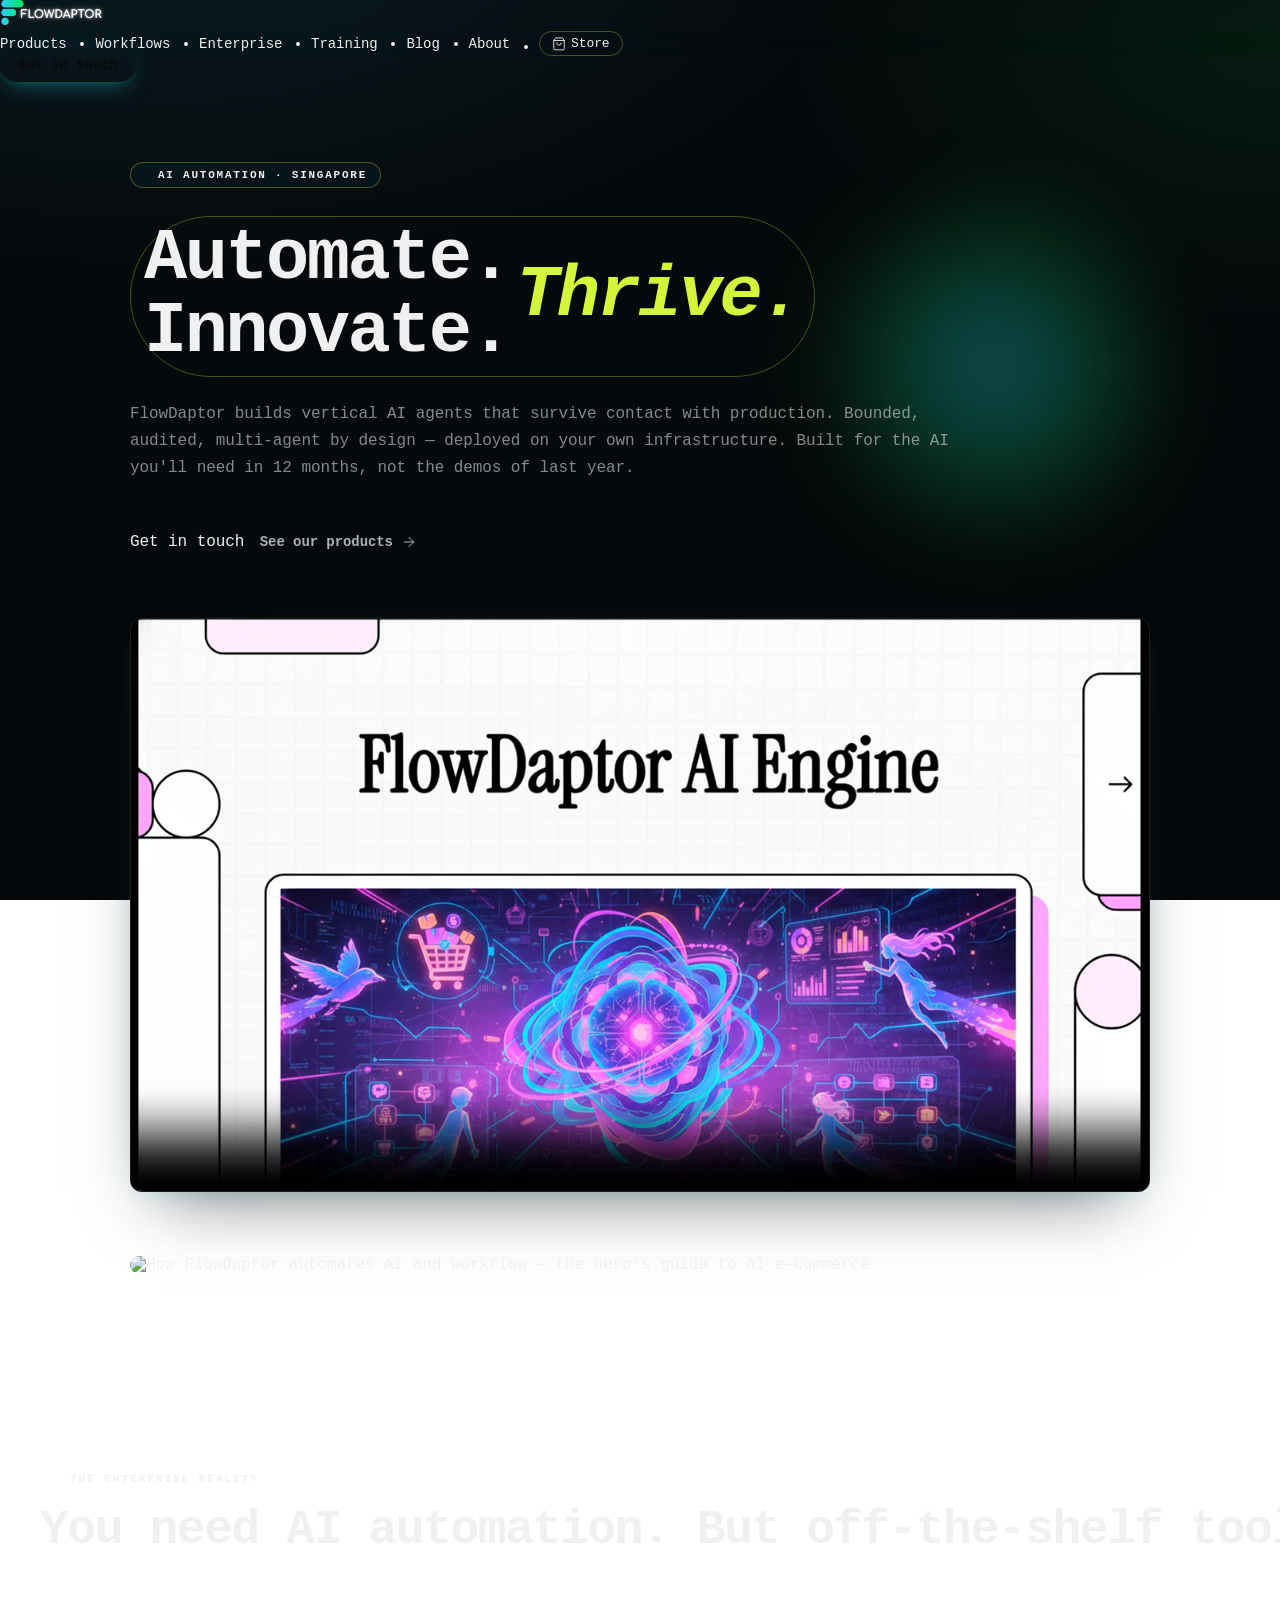
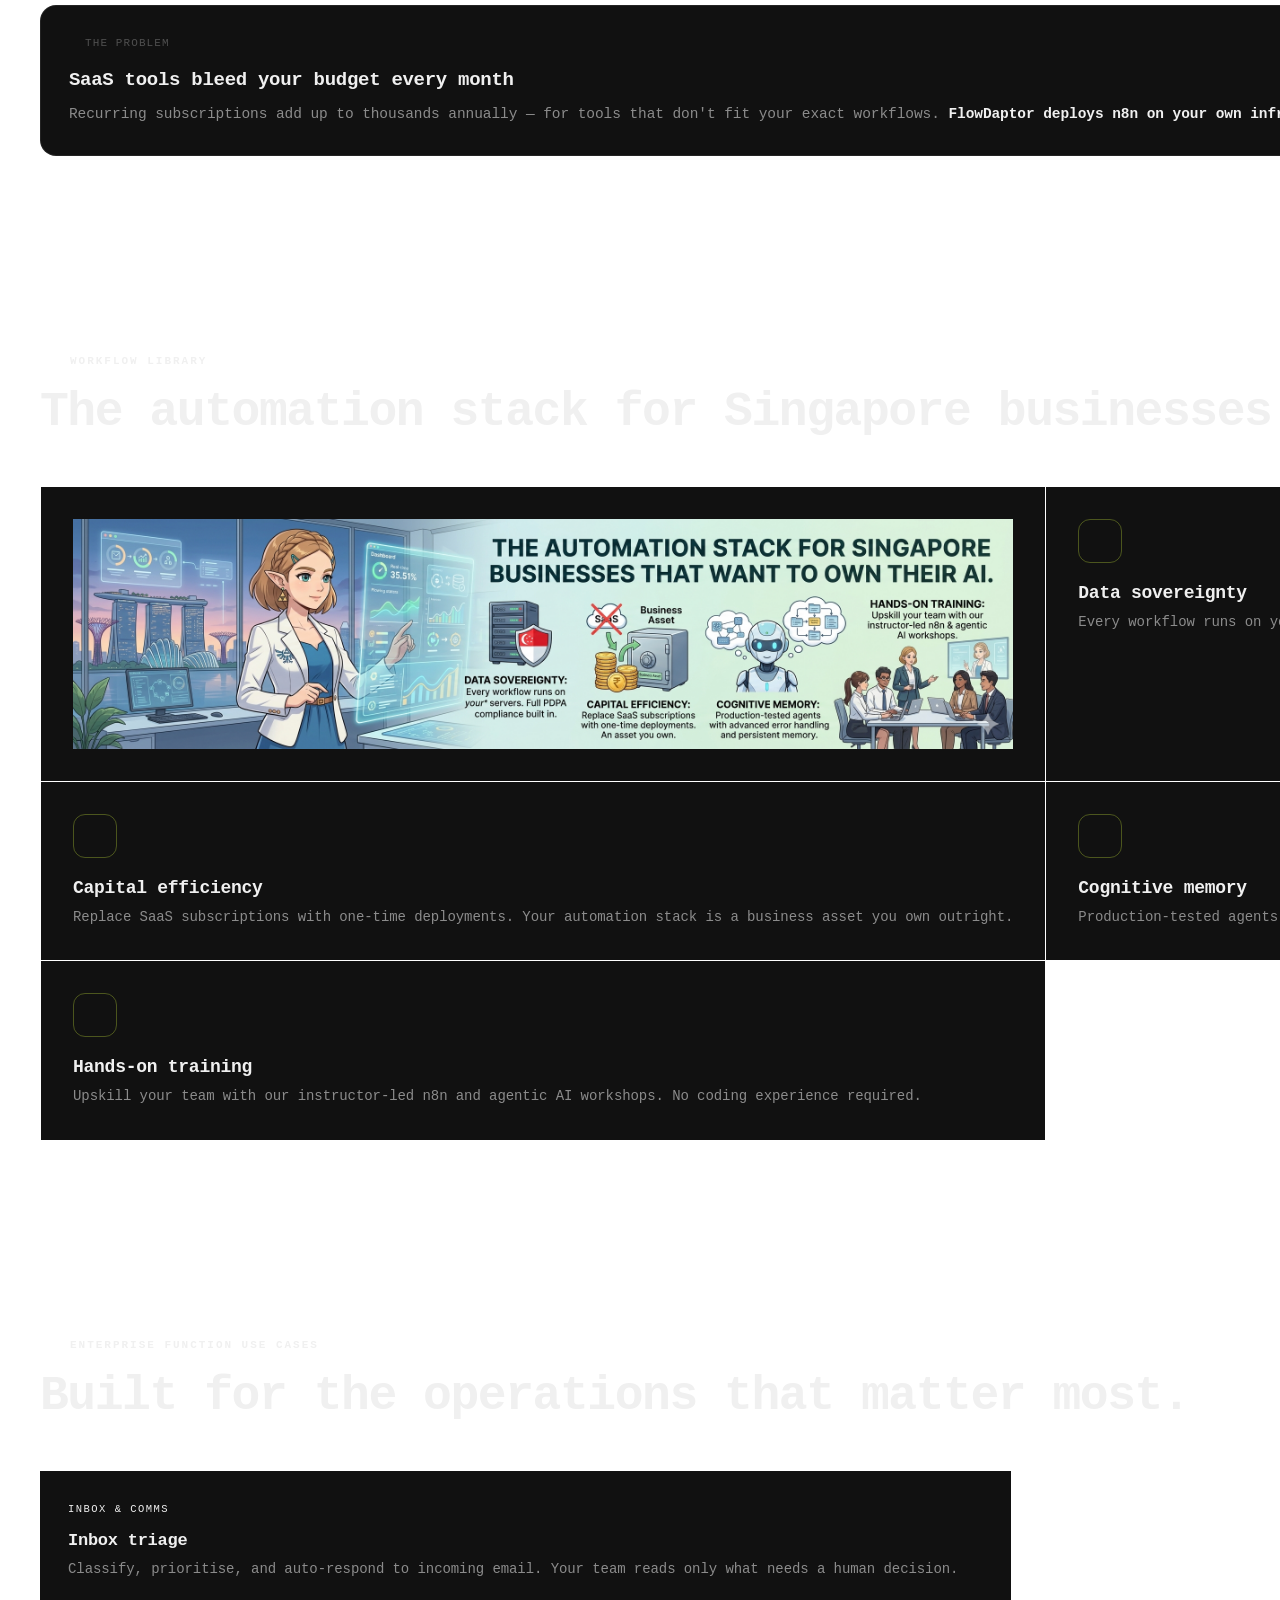
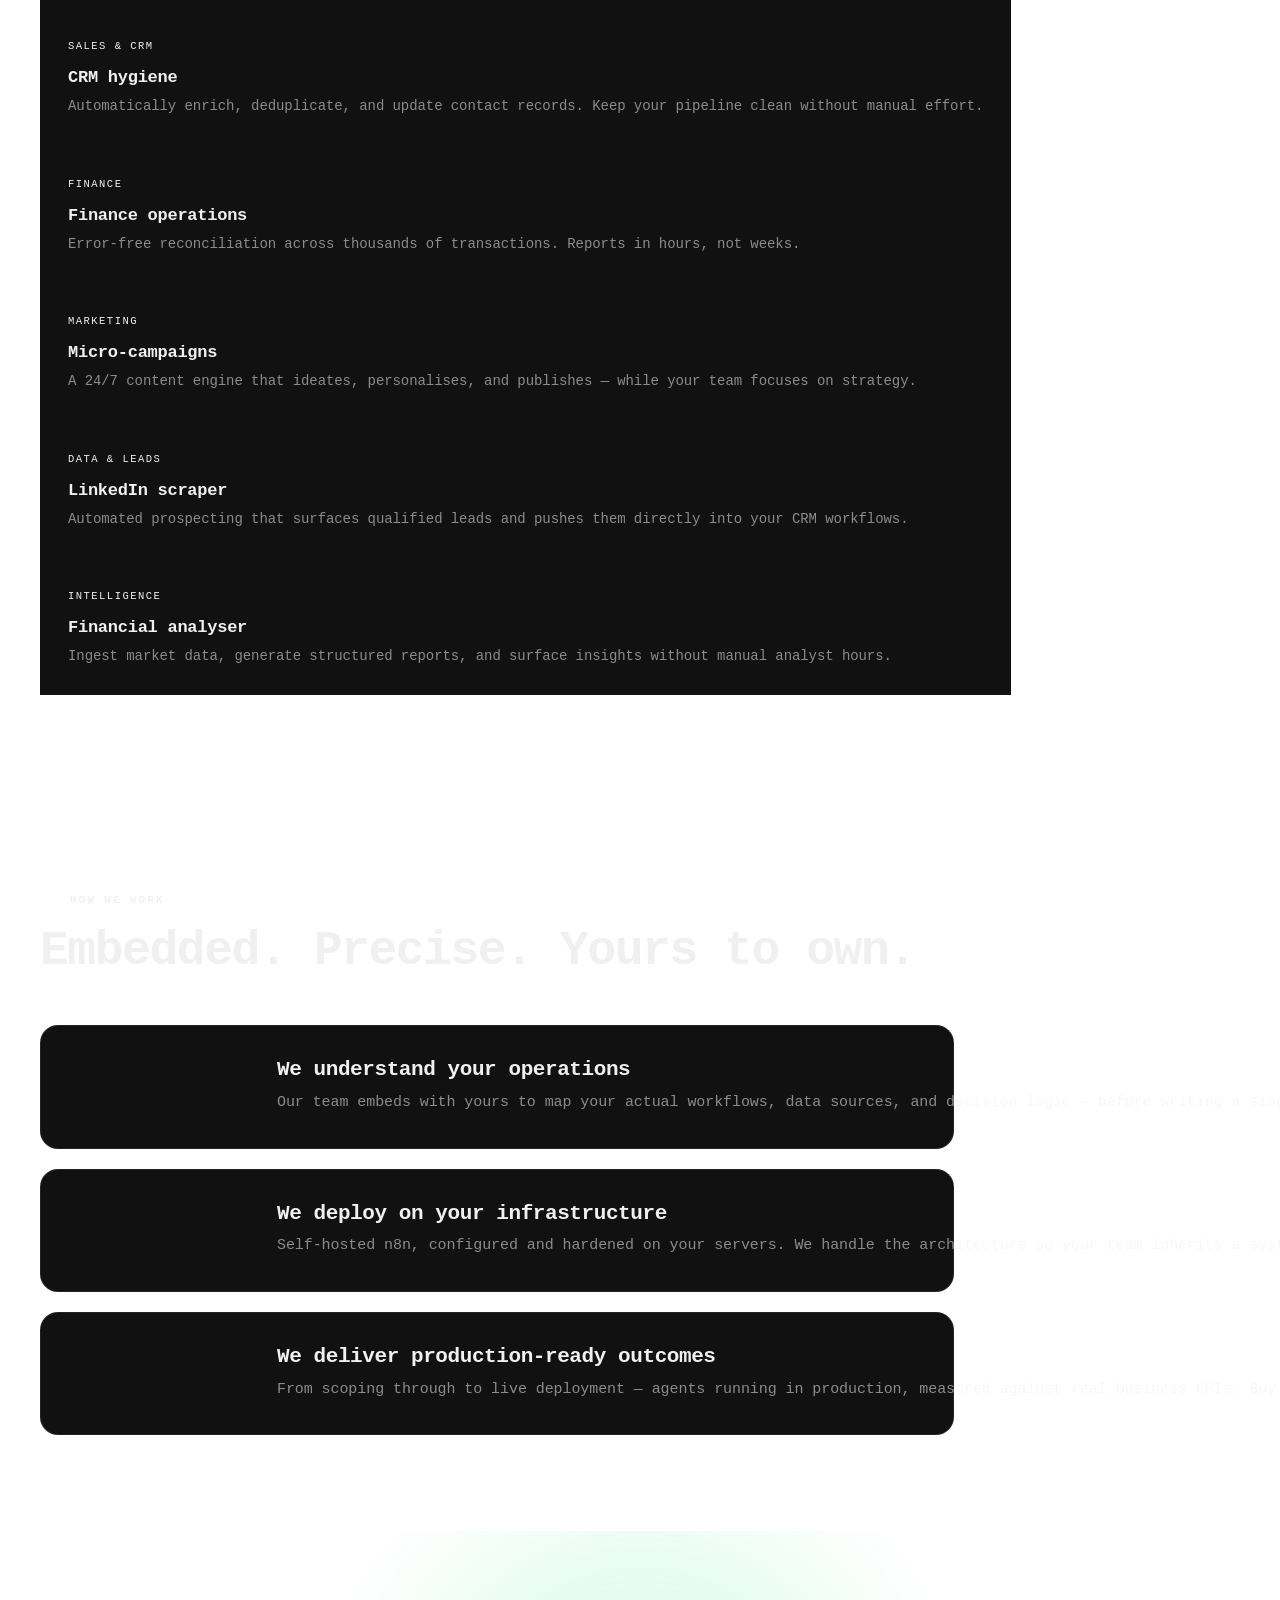
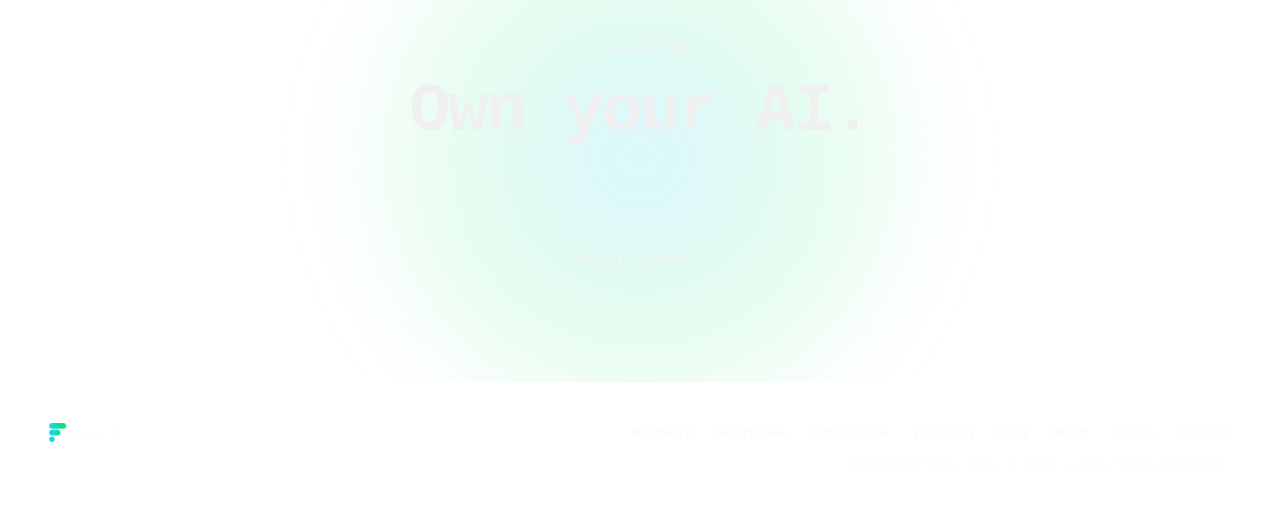
==== commit 0a929770: "v1.5" ====
--- a/index.html
+++ b/index.html
@@ -5,11 +5,6 @@
   <meta name="viewport" content="width=device-width, initial-scale=1.0" />
   <title>FlowDaptor — AI Automation for Singapore Businesses</title>
   <meta name="description" content="Deploy production-grade n8n agents on your own infrastructure. Buy once, automate forever — no SaaS subscriptions, no data leaks, no lock-in." />
-<<<<<<< HEAD
-=======
-  <link rel="preconnect" href="https://fonts.googleapis.com" />
-  <link rel="preconnect" href="https://fonts.gstatic.com" crossorigin />
->>>>>>> f2e9849 (verion 1.1)
   <link rel="stylesheet" href="assets/site.css" />
 </head>
 <body>
@@ -26,11 +21,7 @@
       <li><a href="about/index.html">About</a></li>
       <li>
         <a href="store/storeindex.html" class="store-link">
-<<<<<<< HEAD
           <svg xmlns="http://www.w3.org/2000/svg" viewBox="0 0 24 24" fill="none" stroke="currentColor" stroke-width="1.5" stroke-linecap="round" stroke-linejoin="round" style="width:14px;height:14px;"><path d="M6 2 3 6v14a2 2 0 0 0 2 2h14a2 2 0 0 0 2-2V6l-3-4z"/><line x1="3" y1="6" x2="21" y2="6"/><path d="M16 10a4 4 0 0 1-8 0"/></svg>
-=======
-          <svg xmlns="http://www.w3.org/2000/svg" viewBox="0 0 24 24" fill="none" stroke="currentColor" stroke-width="1.7" stroke-linecap="round" stroke-linejoin="round" style="width:14px;height:14px;"><path d="M6 2 3 6v14a2 2 0 0 0 2 2h14a2 2 0 0 0 2-2V6l-3-4z"/><line x1="3" y1="6" x2="21" y2="6"/><path d="M16 10a4 4 0 0 1-8 0"/></svg>
->>>>>>> f2e9849 (verion 1.1)
           Store
         </a>
       </li>
@@ -49,17 +40,12 @@
           <a class="fd-btn-primary" href="contact/index.html">Get in touch</a>
           <a class="fd-btn-ghost" href="products/index.html">
             See our products
-<<<<<<< HEAD
             <svg xmlns="http://www.w3.org/2000/svg" viewBox="0 0 24 24" fill="none" stroke-width="1.5" stroke-linecap="round" stroke-linejoin="round"><line x1="5" y1="12" x2="19" y2="12"/><polyline points="12 5 19 12 12 19"/></svg>
-=======
-            <svg xmlns="http://www.w3.org/2000/svg" viewBox="0 0 24 24" fill="none" stroke-width="1.7" stroke-linecap="round" stroke-linejoin="round"><line x1="5" y1="12" x2="19" y2="12"/><polyline points="12 5 19 12 12 19"/></svg>
->>>>>>> f2e9849 (verion 1.1)
           </a>
         </div>
       </div>
     </div>
 
-<<<<<<< HEAD
     <video poster="assets/FlowDaptor_AI_Engine.png" autoplay loop playsinline controls
       style="width:100%;aspect-ratio:16/9;height:auto;object-fit:cover;border-radius:12px;background:#0a0a0a;display:block;margin-bottom:4rem;">
       <source src="assets/FlowDaptor_AI_Engine.mp4" type="video/mp4" />
@@ -69,72 +55,28 @@
     <img src="assets/info.png" alt="How FlowDaptor automates AI and workflow — the hero's guide to AI e-commerce" style="width:100%;display:block;border-radius:12px;margin-bottom:4rem;" />
   </section>
 
-=======
-    <video poster="assets/FlowDaptor_AI_Engine.png" autoplay loop muted playsinline controls
-      style="width:100%;aspect-ratio:16/9;height:auto;object-fit:cover;display:block;margin-bottom:3rem;">
-      <source src="assets/FlowDaptor_AI_Engine.mp4" type="video/mp4" />
-      <img src="assets/FlowDaptor_AI_Engine.png" alt="FlowDaptor AI Engine" style="width:100%;aspect-ratio:16/9;object-fit:cover;display:block;" />
-    </video>
-  </section>
-
-  <!-- TRUST BAR -->
-  <div class="fd-trustbar">
-    <div class="fd-trust-cell">
-      <div class="fd-trust-val">100%</div>
-      <div class="fd-trust-lbl">Self-hosted · PDPA-ready</div>
-    </div>
-    <div class="fd-trust-cell">
-      <div class="fd-trust-val">0×</div>
-      <div class="fd-trust-lbl">Monthly SaaS lock-in</div>
-    </div>
-    <div class="fd-trust-cell">
-      <div class="fd-trust-val">n8n</div>
-      <div class="fd-trust-lbl">Production-grade engine</div>
-    </div>
-    <div class="fd-trust-cell">
-      <div class="fd-trust-val">24/7</div>
-      <div class="fd-trust-lbl">Agents that don't sleep</div>
-    </div>
-  </div>
-
->>>>>>> f2e9849 (verion 1.1)
   <!-- PROBLEM -->
   <section class="fd-section">
     <div class="fd-section-inner">
       <div class="fd-section-label">The Enterprise Reality</div>
-<<<<<<< HEAD
       <h2 class="fd-section-heading">You need AI automation. But off-the-shelf tools aren't enough.</h2>
       <div class="fd-problems">
         <div class="fd-problem">
           <div class="fd-problem-label">The Problem</div>
-=======
-      <h2 class="fd-section-heading">You need AI automation. But off-the-shelf tools <em>aren't enough.</em></h2>
-      <div class="fd-problems">
-        <div class="fd-problem">
-          <div class="fd-problem-label">Problem · 01</div>
->>>>>>> f2e9849 (verion 1.1)
           <div class="fd-problem-content">
             <h3>SaaS tools bleed your budget every month</h3>
             <p>Recurring subscriptions add up to thousands annually — for tools that don't fit your exact workflows. <strong>FlowDaptor deploys n8n on your own infrastructure as a one-time investment</strong>, turning automation into a business asset, not a monthly liability.</p>
           </div>
         </div>
         <div class="fd-problem">
-<<<<<<< HEAD
           <div class="fd-problem-label">The Problem</div>
-=======
-          <div class="fd-problem-label">Problem · 02</div>
->>>>>>> f2e9849 (verion 1.1)
           <div class="fd-problem-content">
             <h3>Your data leaves your control</h3>
             <p>Cloud-first tools route sensitive business data through third-party servers. <strong>Our self-hosted agents keep every workflow on your servers</strong>, fully PDPA-compliant and within your control — zero external exposure.</p>
           </div>
         </div>
         <div class="fd-problem">
-<<<<<<< HEAD
           <div class="fd-problem-label">The Problem</div>
-=======
-          <div class="fd-problem-label">Problem · 03</div>
->>>>>>> f2e9849 (verion 1.1)
           <div class="fd-problem-content">
             <h3>Generic agents guess instead of operate</h3>
             <p>Pre-built automation doesn't understand your business logic, entities, or edge cases. <strong>We architect production-tested workflows with advanced error handling and cognitive memory</strong> — built for how your business actually runs.</p>
@@ -148,28 +90,16 @@
   <section class="fd-section">
     <div class="fd-section-inner">
       <div class="fd-section-label">Workflow Library</div>
-<<<<<<< HEAD
       <h2 class="fd-section-heading">The automation stack for Singapore businesses that want to own their AI.</h2>
       <div class="fd-platform-grid">
 
         <div class="fd-platform-cell wide">
           <img src="assets/db.png" alt="The automation stack for Singapore businesses that want to own their AI" style="width:100%;height:auto;display:block;" />
-=======
-      <h2 class="fd-section-heading">The automation stack for businesses that want to <em>own their AI.</em></h2>
-      <div class="fd-platform-grid">
-
-        <div class="fd-platform-cell wide">
-          <img src="assets/db.png" alt="The automation stack for Singapore businesses that want to own their AI" />
->>>>>>> f2e9849 (verion 1.1)
-        </div>
-
-        <div class="fd-platform-cell">
-          <div class="fd-platform-cell-icon">
-<<<<<<< HEAD
+        </div>
+
+        <div class="fd-platform-cell">
+          <div class="fd-platform-cell-icon">
             <svg xmlns="http://www.w3.org/2000/svg" viewBox="0 0 24 24" fill="none" stroke-width="1.5" stroke-linecap="round" stroke-linejoin="round"><rect x="3" y="11" width="18" height="11" rx="2" ry="2"/><path d="M7 11V7a5 5 0 0 1 10 0v4"/></svg>
-=======
-            <svg xmlns="http://www.w3.org/2000/svg" viewBox="0 0 24 24" fill="none" stroke-width="1.7" stroke-linecap="round" stroke-linejoin="round"><rect x="3" y="11" width="18" height="11" rx="2" ry="2"/><path d="M7 11V7a5 5 0 0 1 10 0v4"/></svg>
->>>>>>> f2e9849 (verion 1.1)
           </div>
           <h3>Data sovereignty</h3>
           <p>Every workflow runs on your servers. No third-party access, full PDPA compliance built in from day one.</p>
@@ -177,11 +107,7 @@
 
         <div class="fd-platform-cell">
           <div class="fd-platform-cell-icon">
-<<<<<<< HEAD
             <svg xmlns="http://www.w3.org/2000/svg" viewBox="0 0 24 24" fill="none" stroke-width="1.5" stroke-linecap="round" stroke-linejoin="round"><circle cx="12" cy="12" r="10"/><line x1="12" y1="8" x2="12" y2="12"/><line x1="12" y1="16" x2="12.01" y2="16"/></svg>
-=======
-            <svg xmlns="http://www.w3.org/2000/svg" viewBox="0 0 24 24" fill="none" stroke-width="1.7" stroke-linecap="round" stroke-linejoin="round"><path d="M12 2v20M5 9h14M5 15h14"/><circle cx="12" cy="12" r="10"/></svg>
->>>>>>> f2e9849 (verion 1.1)
           </div>
           <h3>Capital efficiency</h3>
           <p>Replace SaaS subscriptions with one-time deployments. Your automation stack is a business asset you own outright.</p>
@@ -189,11 +115,7 @@
 
         <div class="fd-platform-cell">
           <div class="fd-platform-cell-icon">
-<<<<<<< HEAD
             <svg xmlns="http://www.w3.org/2000/svg" viewBox="0 0 24 24" fill="none" stroke-width="1.5" stroke-linecap="round" stroke-linejoin="round"><path d="M21 16V8a2 2 0 0 0-1-1.73l-7-4a2 2 0 0 0-2 0l-7 4A2 2 0 0 0 3 8v8a2 2 0 0 0 1 1.73l7 4a2 2 0 0 0 2 0l7-4A2 2 0 0 0 21 16z"/></svg>
-=======
-            <svg xmlns="http://www.w3.org/2000/svg" viewBox="0 0 24 24" fill="none" stroke-width="1.7" stroke-linecap="round" stroke-linejoin="round"><path d="M21 16V8a2 2 0 0 0-1-1.73l-7-4a2 2 0 0 0-2 0l-7 4A2 2 0 0 0 3 8v8a2 2 0 0 0 1 1.73l7 4a2 2 0 0 0 2 0l7-4A2 2 0 0 0 21 16z"/></svg>
->>>>>>> f2e9849 (verion 1.1)
           </div>
           <h3>Cognitive memory</h3>
           <p>Production-tested agents with advanced error handling and persistent memory — not brittle one-shot scripts.</p>
@@ -201,11 +123,7 @@
 
         <div class="fd-platform-cell">
           <div class="fd-platform-cell-icon">
-<<<<<<< HEAD
             <svg xmlns="http://www.w3.org/2000/svg" viewBox="0 0 24 24" fill="none" stroke-width="1.5" stroke-linecap="round" stroke-linejoin="round"><circle cx="12" cy="8" r="7"/><polyline points="8.21 13.89 7 23 12 20 17 23 15.79 13.88"/></svg>
-=======
-            <svg xmlns="http://www.w3.org/2000/svg" viewBox="0 0 24 24" fill="none" stroke-width="1.7" stroke-linecap="round" stroke-linejoin="round"><circle cx="12" cy="8" r="7"/><polyline points="8.21 13.89 7 23 12 20 17 23 15.79 13.88"/></svg>
->>>>>>> f2e9849 (verion 1.1)
           </div>
           <h3>Hands-on training</h3>
           <p>Upskill your team with our instructor-led n8n and agentic AI workshops. No coding experience required.</p>
@@ -219,11 +137,7 @@
   <section class="fd-section">
     <div class="fd-section-inner">
       <div class="fd-section-label">Enterprise function use cases</div>
-<<<<<<< HEAD
       <h2 class="fd-section-heading">Built for the operations that matter most.</h2>
-=======
-      <h2 class="fd-section-heading">Built for the operations <em>that matter most.</em></h2>
->>>>>>> f2e9849 (verion 1.1)
       <div class="fd-usecases">
         <div class="fd-usecase">
           <div class="fd-usecase-tag">Inbox &amp; Comms</div>
@@ -263,39 +177,24 @@
   <section class="fd-section">
     <div class="fd-section-inner">
       <div class="fd-section-label">How we work</div>
-<<<<<<< HEAD
       <h2 class="fd-section-heading">Embedded. Precise. Yours to own.</h2>
       <div class="fd-steps">
         <div class="fd-step">
           <div class="fd-step-num">STEP 01</div>
-=======
-      <h2 class="fd-section-heading">Embedded. Precise. <em>Yours to own.</em></h2>
-      <div class="fd-steps">
-        <div class="fd-step">
-          <div class="fd-step-num">01</div>
->>>>>>> f2e9849 (verion 1.1)
           <div class="fd-step-body">
             <h3>We understand your operations</h3>
             <p>Our team embeds with yours to map your actual workflows, data sources, and decision logic — before writing a single node. No assumption-driven builds.</p>
           </div>
         </div>
         <div class="fd-step">
-<<<<<<< HEAD
           <div class="fd-step-num">STEP 02</div>
-=======
-          <div class="fd-step-num">02</div>
->>>>>>> f2e9849 (verion 1.1)
           <div class="fd-step-body">
             <h3>We deploy on your infrastructure</h3>
             <p>Self-hosted n8n, configured and hardened on your servers. We handle the architecture so your team inherits a system they understand and control.</p>
           </div>
         </div>
         <div class="fd-step">
-<<<<<<< HEAD
           <div class="fd-step-num">STEP 03</div>
-=======
-          <div class="fd-step-num">03</div>
->>>>>>> f2e9849 (verion 1.1)
           <div class="fd-step-body">
             <h3>We deliver production-ready outcomes</h3>
             <p>From scoping through to live deployment — agents running in production, measured against real business KPIs. Buy once, run forever.</p>
@@ -324,17 +223,10 @@
       <a href="training/index.html">Training</a>
       <a href="blog/index.html">Blog</a>
       <a href="about/index.html">About</a>
-<<<<<<< HEAD
       <a href="store/index.html">Store</a>
       <a href="contact/index.html">Contact</a>
     </div>
     <div class="fd-footer-copy">FlowDaptor Pte. Ltd. © 2026 — All rights reserved.</div>
-=======
-      <a href="store/storeindex.html">Store</a>
-      <a href="contact/index.html">Contact</a>
-    </div>
-    <div class="fd-footer-copy">FlowDaptor Pte. Ltd. © 2026</div>
->>>>>>> f2e9849 (verion 1.1)
   </footer>
 
 </body>
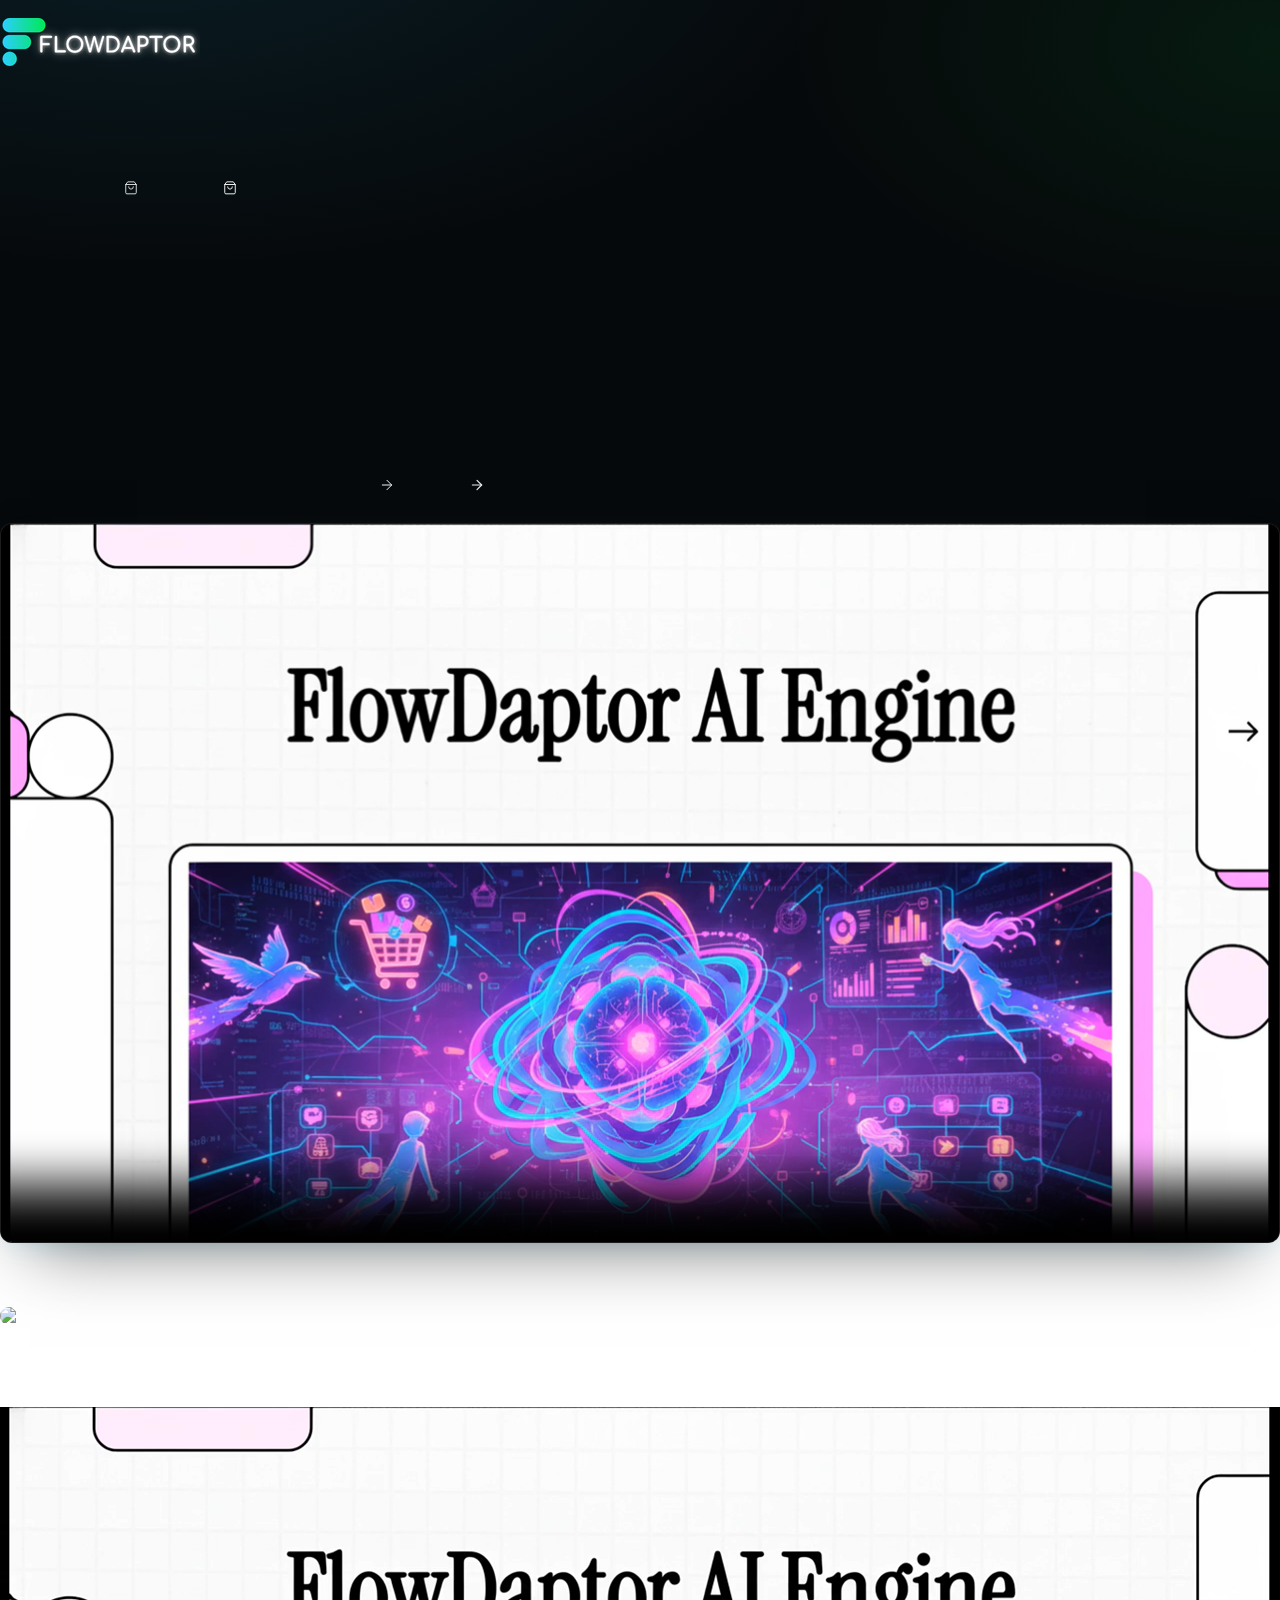
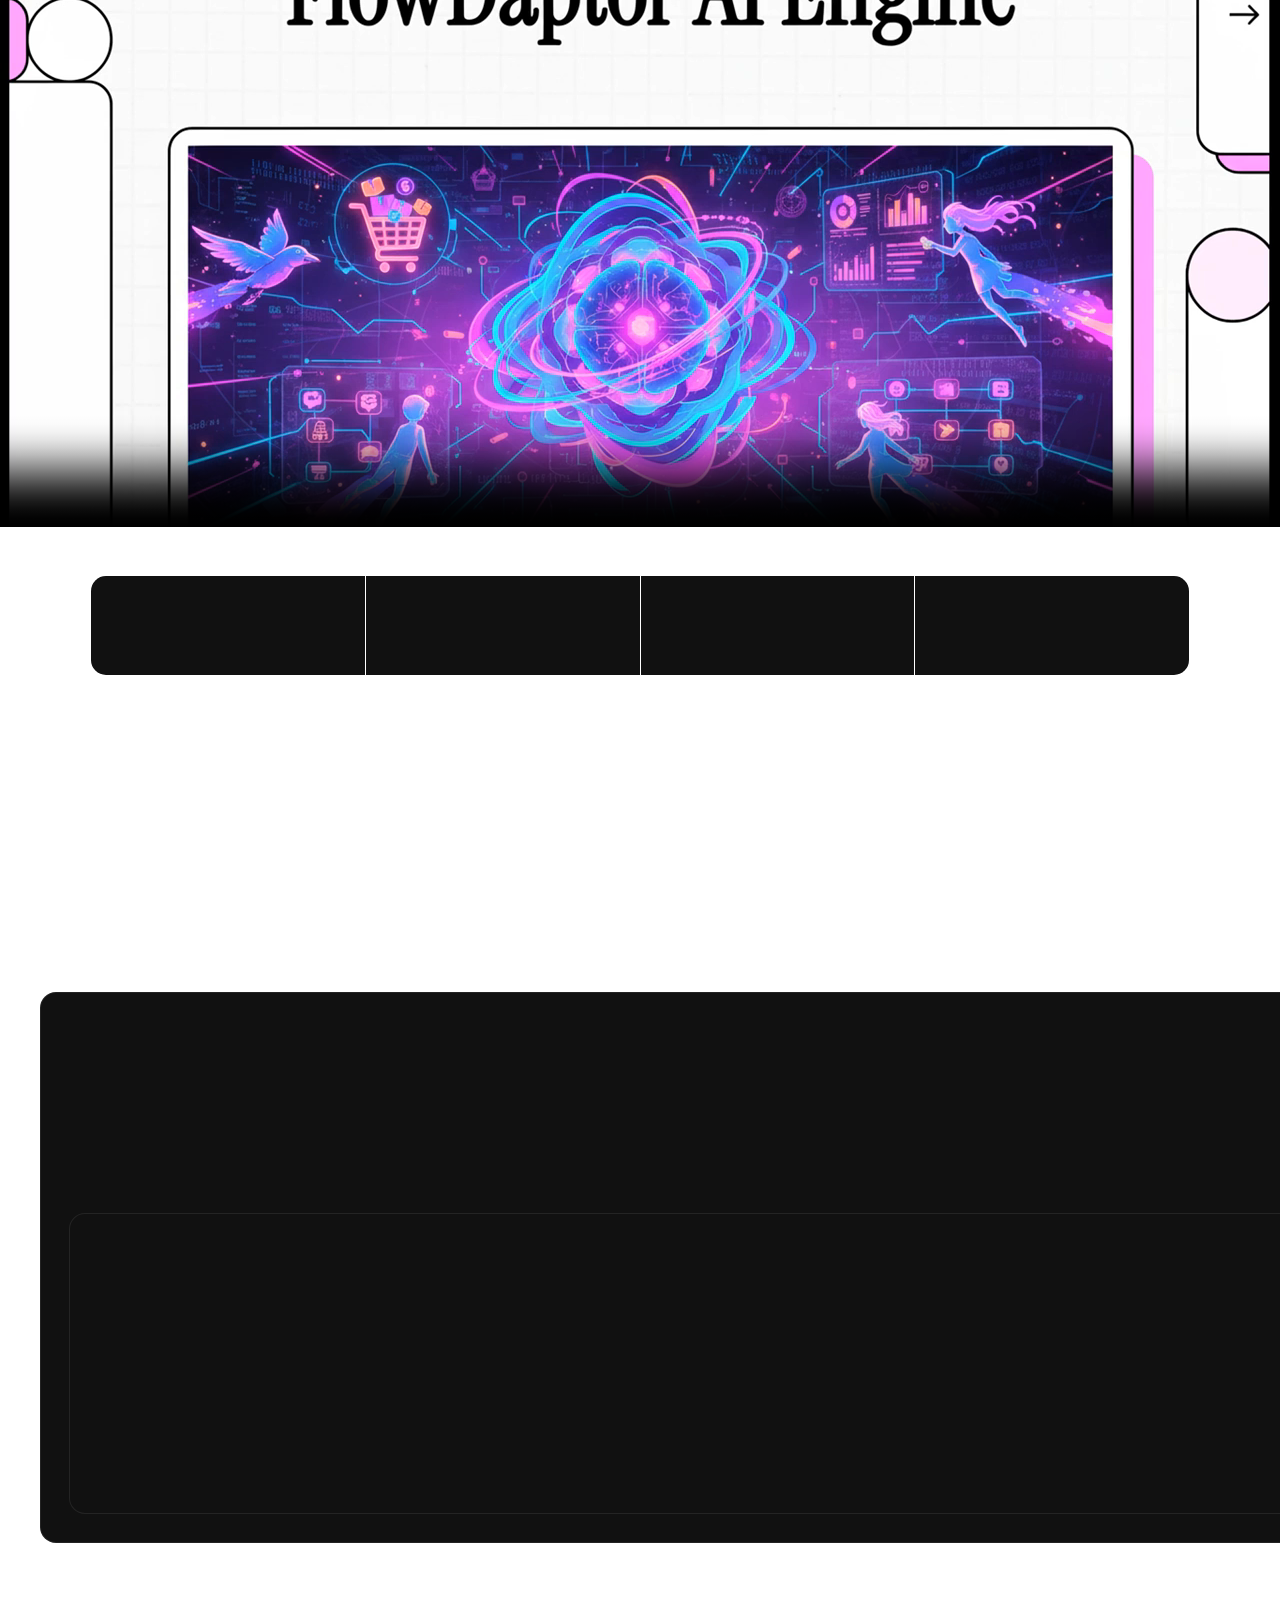
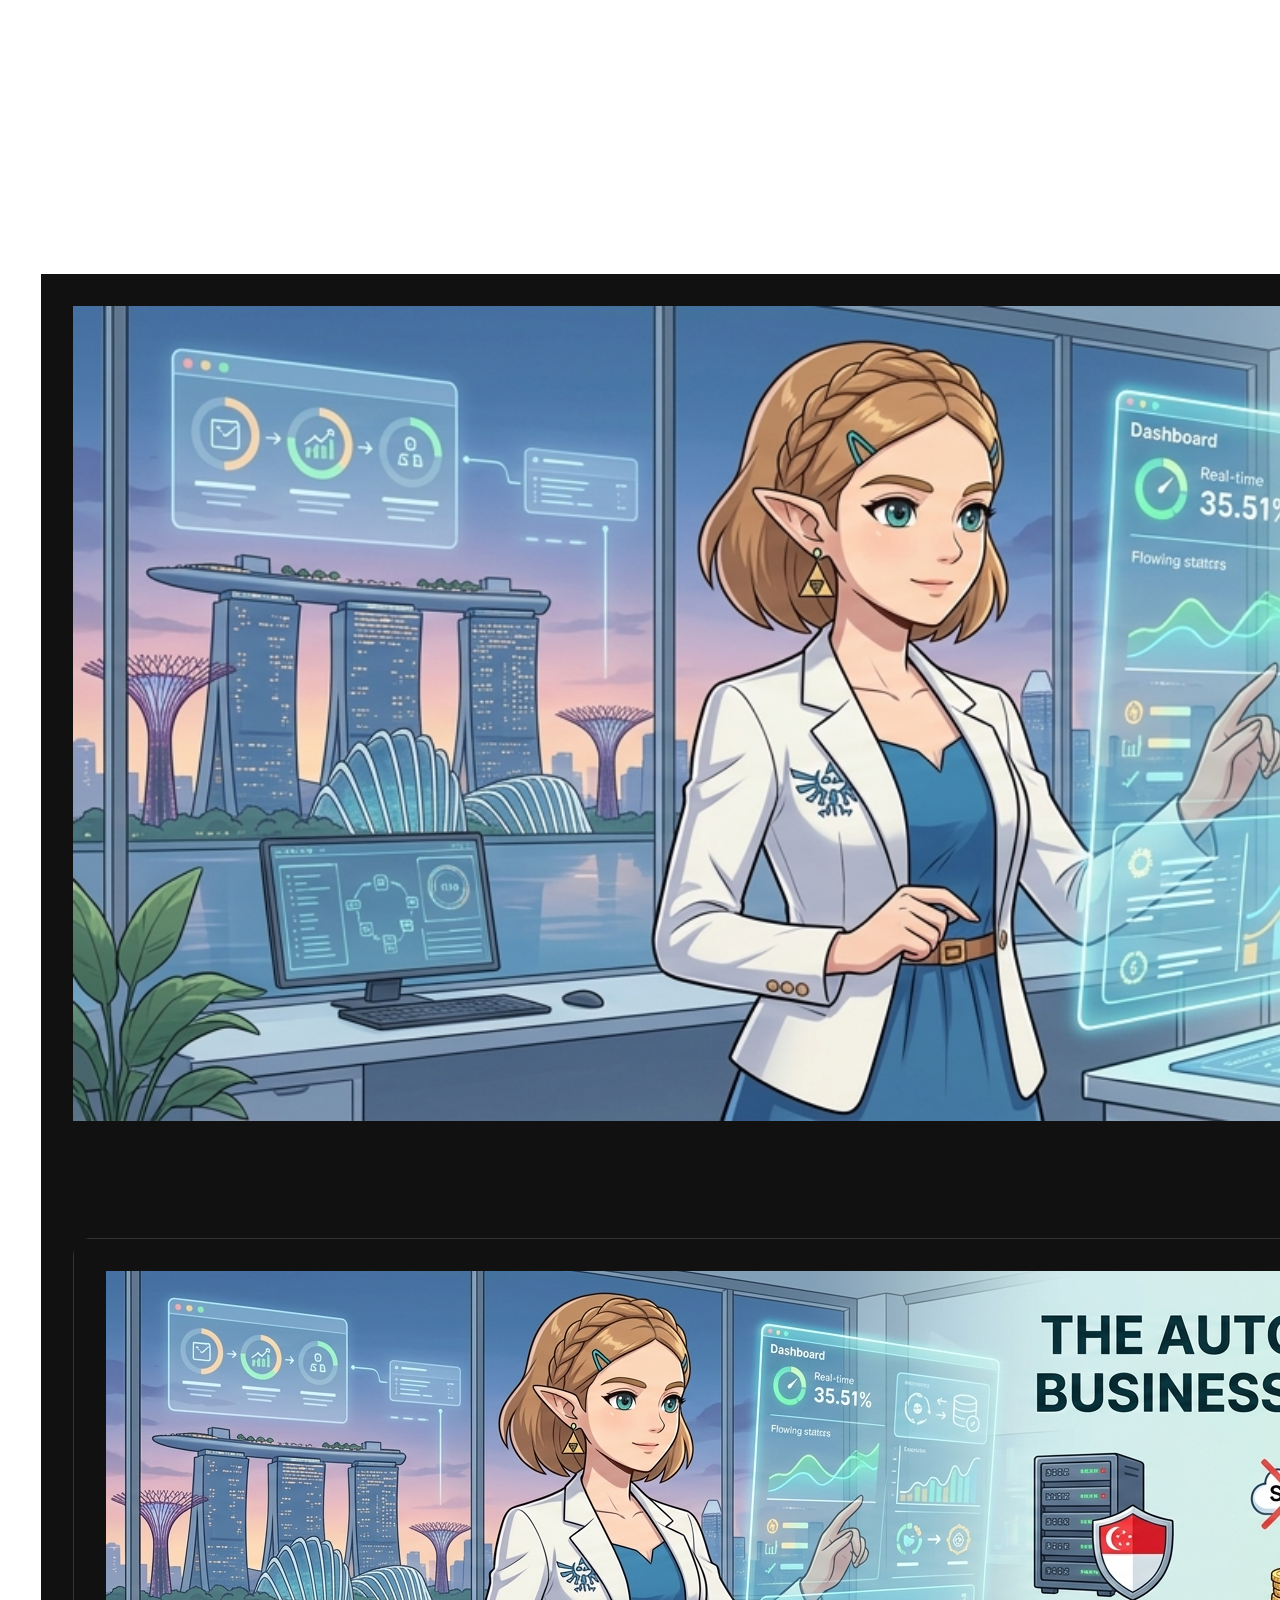
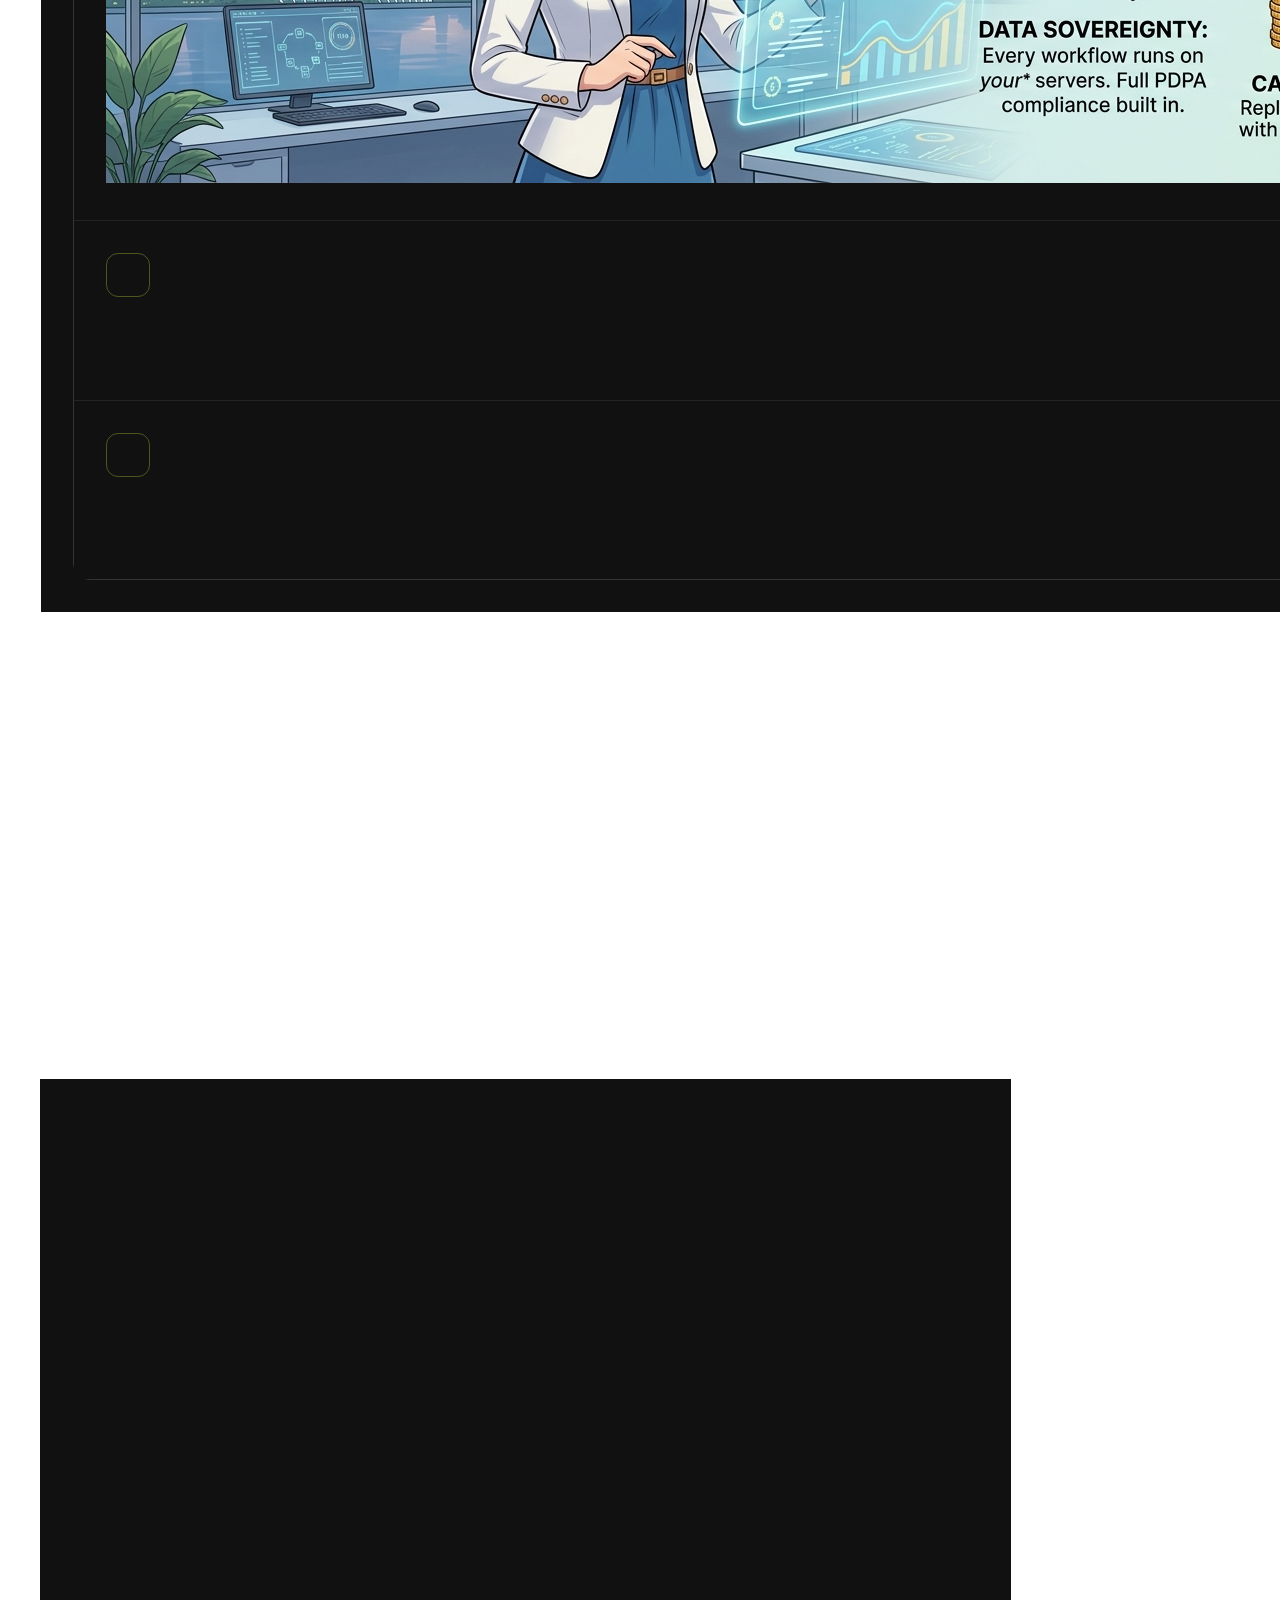
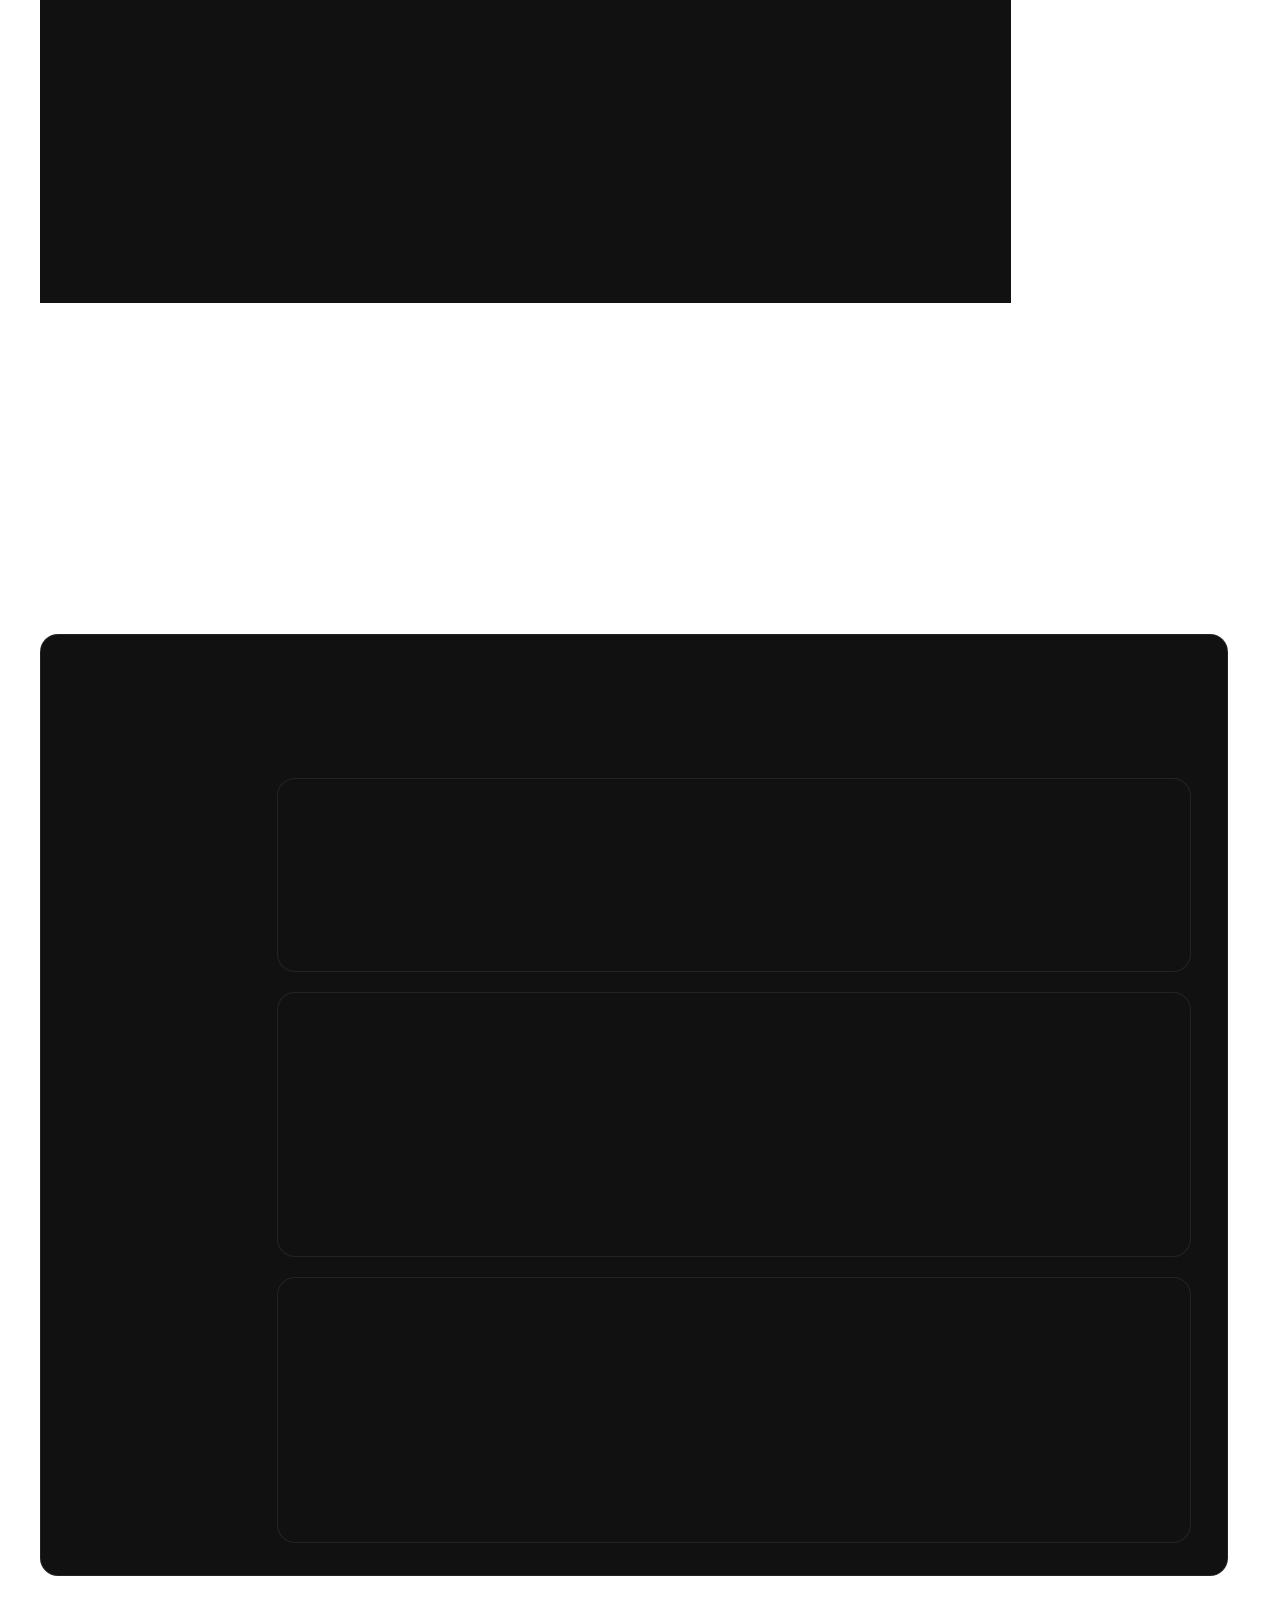
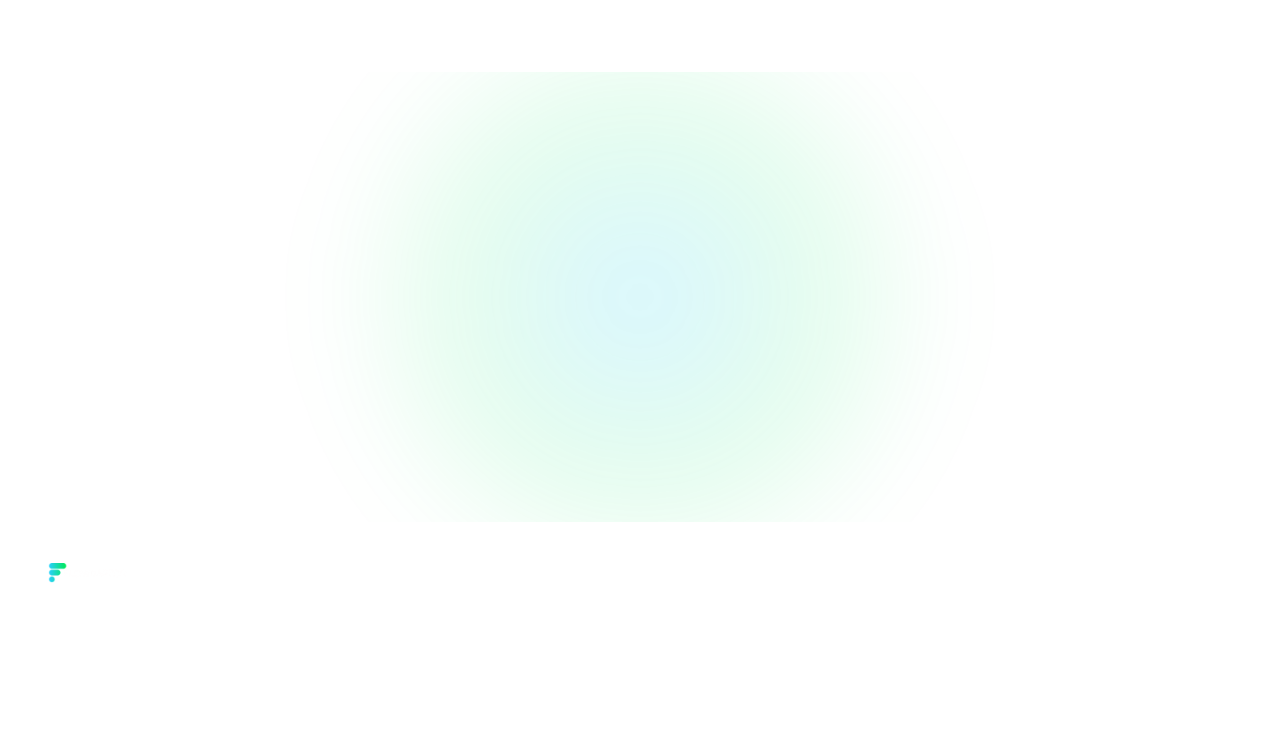
==== commit c9019b55: "v0.8" ====
--- a/index.html
+++ b/index.html
@@ -5,6 +5,11 @@
   <meta name="viewport" content="width=device-width, initial-scale=1.0" />
   <title>FlowDaptor — AI Automation for Singapore Businesses</title>
   <meta name="description" content="Deploy production-grade n8n agents on your own infrastructure. Buy once, automate forever — no SaaS subscriptions, no data leaks, no lock-in." />
+<<<<<<< HEAD
+=======
+  <link rel="preconnect" href="https://fonts.googleapis.com" />
+  <link rel="preconnect" href="https://fonts.gstatic.com" crossorigin />
+>>>>>>> 48cc3c4 (v1.8)
   <link rel="stylesheet" href="assets/site.css" />
 </head>
 <body>
@@ -21,7 +26,11 @@
       <li><a href="about/index.html">About</a></li>
       <li>
         <a href="store/storeindex.html" class="store-link">
+<<<<<<< HEAD
           <svg xmlns="http://www.w3.org/2000/svg" viewBox="0 0 24 24" fill="none" stroke="currentColor" stroke-width="1.5" stroke-linecap="round" stroke-linejoin="round" style="width:14px;height:14px;"><path d="M6 2 3 6v14a2 2 0 0 0 2 2h14a2 2 0 0 0 2-2V6l-3-4z"/><line x1="3" y1="6" x2="21" y2="6"/><path d="M16 10a4 4 0 0 1-8 0"/></svg>
+=======
+          <svg xmlns="http://www.w3.org/2000/svg" viewBox="0 0 24 24" fill="none" stroke="currentColor" stroke-width="1.7" stroke-linecap="round" stroke-linejoin="round" style="width:14px;height:14px;"><path d="M6 2 3 6v14a2 2 0 0 0 2 2h14a2 2 0 0 0 2-2V6l-3-4z"/><line x1="3" y1="6" x2="21" y2="6"/><path d="M16 10a4 4 0 0 1-8 0"/></svg>
+>>>>>>> 48cc3c4 (v1.8)
           Store
         </a>
       </li>
@@ -40,12 +49,17 @@
           <a class="fd-btn-primary" href="contact/index.html">Get in touch</a>
           <a class="fd-btn-ghost" href="products/index.html">
             See our products
+<<<<<<< HEAD
             <svg xmlns="http://www.w3.org/2000/svg" viewBox="0 0 24 24" fill="none" stroke-width="1.5" stroke-linecap="round" stroke-linejoin="round"><line x1="5" y1="12" x2="19" y2="12"/><polyline points="12 5 19 12 12 19"/></svg>
+=======
+            <svg xmlns="http://www.w3.org/2000/svg" viewBox="0 0 24 24" fill="none" stroke-width="1.7" stroke-linecap="round" stroke-linejoin="round"><line x1="5" y1="12" x2="19" y2="12"/><polyline points="12 5 19 12 12 19"/></svg>
+>>>>>>> 48cc3c4 (v1.8)
           </a>
         </div>
       </div>
     </div>
 
+<<<<<<< HEAD
     <video poster="assets/FlowDaptor_AI_Engine.png" autoplay loop playsinline controls
       style="width:100%;aspect-ratio:16/9;height:auto;object-fit:cover;border-radius:12px;background:#0a0a0a;display:block;margin-bottom:4rem;">
       <source src="assets/FlowDaptor_AI_Engine.mp4" type="video/mp4" />
@@ -55,28 +69,72 @@
     <img src="assets/info.png" alt="How FlowDaptor automates AI and workflow — the hero's guide to AI e-commerce" style="width:100%;display:block;border-radius:12px;margin-bottom:4rem;" />
   </section>
 
+=======
+    <video poster="assets/FlowDaptor_AI_Engine.png" autoplay loop muted playsinline controls
+      style="width:100%;aspect-ratio:16/9;height:auto;object-fit:cover;display:block;margin-bottom:3rem;">
+      <source src="assets/FlowDaptor_AI_Engine.mp4" type="video/mp4" />
+      <img src="assets/FlowDaptor_AI_Engine.png" alt="FlowDaptor AI Engine" style="width:100%;aspect-ratio:16/9;object-fit:cover;display:block;" />
+    </video>
+  </section>
+
+  <!-- TRUST BAR -->
+  <div class="fd-trustbar">
+    <div class="fd-trust-cell">
+      <div class="fd-trust-val">100%</div>
+      <div class="fd-trust-lbl">Self-hosted · PDPA-ready</div>
+    </div>
+    <div class="fd-trust-cell">
+      <div class="fd-trust-val">0×</div>
+      <div class="fd-trust-lbl">Monthly SaaS lock-in</div>
+    </div>
+    <div class="fd-trust-cell">
+      <div class="fd-trust-val">n8n</div>
+      <div class="fd-trust-lbl">Production-grade engine</div>
+    </div>
+    <div class="fd-trust-cell">
+      <div class="fd-trust-val">24/7</div>
+      <div class="fd-trust-lbl">Agents that don't sleep</div>
+    </div>
+  </div>
+
+>>>>>>> 48cc3c4 (v1.8)
   <!-- PROBLEM -->
   <section class="fd-section">
     <div class="fd-section-inner">
       <div class="fd-section-label">The Enterprise Reality</div>
+<<<<<<< HEAD
       <h2 class="fd-section-heading">You need AI automation. But off-the-shelf tools aren't enough.</h2>
       <div class="fd-problems">
         <div class="fd-problem">
           <div class="fd-problem-label">The Problem</div>
+=======
+      <h2 class="fd-section-heading">You need AI automation. But off-the-shelf tools <em>aren't enough.</em></h2>
+      <div class="fd-problems">
+        <div class="fd-problem">
+          <div class="fd-problem-label">Problem · 01</div>
+>>>>>>> 48cc3c4 (v1.8)
           <div class="fd-problem-content">
             <h3>SaaS tools bleed your budget every month</h3>
             <p>Recurring subscriptions add up to thousands annually — for tools that don't fit your exact workflows. <strong>FlowDaptor deploys n8n on your own infrastructure as a one-time investment</strong>, turning automation into a business asset, not a monthly liability.</p>
           </div>
         </div>
         <div class="fd-problem">
+<<<<<<< HEAD
           <div class="fd-problem-label">The Problem</div>
+=======
+          <div class="fd-problem-label">Problem · 02</div>
+>>>>>>> 48cc3c4 (v1.8)
           <div class="fd-problem-content">
             <h3>Your data leaves your control</h3>
             <p>Cloud-first tools route sensitive business data through third-party servers. <strong>Our self-hosted agents keep every workflow on your servers</strong>, fully PDPA-compliant and within your control — zero external exposure.</p>
           </div>
         </div>
         <div class="fd-problem">
+<<<<<<< HEAD
           <div class="fd-problem-label">The Problem</div>
+=======
+          <div class="fd-problem-label">Problem · 03</div>
+>>>>>>> 48cc3c4 (v1.8)
           <div class="fd-problem-content">
             <h3>Generic agents guess instead of operate</h3>
             <p>Pre-built automation doesn't understand your business logic, entities, or edge cases. <strong>We architect production-tested workflows with advanced error handling and cognitive memory</strong> — built for how your business actually runs.</p>
@@ -90,16 +148,28 @@
   <section class="fd-section">
     <div class="fd-section-inner">
       <div class="fd-section-label">Workflow Library</div>
+<<<<<<< HEAD
       <h2 class="fd-section-heading">The automation stack for Singapore businesses that want to own their AI.</h2>
       <div class="fd-platform-grid">
 
         <div class="fd-platform-cell wide">
           <img src="assets/db.png" alt="The automation stack for Singapore businesses that want to own their AI" style="width:100%;height:auto;display:block;" />
+=======
+      <h2 class="fd-section-heading">The automation stack for businesses that want to <em>own their AI.</em></h2>
+      <div class="fd-platform-grid">
+
+        <div class="fd-platform-cell wide">
+          <img src="assets/db.png" alt="The automation stack for Singapore businesses that want to own their AI" />
+>>>>>>> 48cc3c4 (v1.8)
         </div>
 
         <div class="fd-platform-cell">
           <div class="fd-platform-cell-icon">
+<<<<<<< HEAD
             <svg xmlns="http://www.w3.org/2000/svg" viewBox="0 0 24 24" fill="none" stroke-width="1.5" stroke-linecap="round" stroke-linejoin="round"><rect x="3" y="11" width="18" height="11" rx="2" ry="2"/><path d="M7 11V7a5 5 0 0 1 10 0v4"/></svg>
+=======
+            <svg xmlns="http://www.w3.org/2000/svg" viewBox="0 0 24 24" fill="none" stroke-width="1.7" stroke-linecap="round" stroke-linejoin="round"><rect x="3" y="11" width="18" height="11" rx="2" ry="2"/><path d="M7 11V7a5 5 0 0 1 10 0v4"/></svg>
+>>>>>>> 48cc3c4 (v1.8)
           </div>
           <h3>Data sovereignty</h3>
           <p>Every workflow runs on your servers. No third-party access, full PDPA compliance built in from day one.</p>
@@ -107,7 +177,11 @@
 
         <div class="fd-platform-cell">
           <div class="fd-platform-cell-icon">
+<<<<<<< HEAD
             <svg xmlns="http://www.w3.org/2000/svg" viewBox="0 0 24 24" fill="none" stroke-width="1.5" stroke-linecap="round" stroke-linejoin="round"><circle cx="12" cy="12" r="10"/><line x1="12" y1="8" x2="12" y2="12"/><line x1="12" y1="16" x2="12.01" y2="16"/></svg>
+=======
+            <svg xmlns="http://www.w3.org/2000/svg" viewBox="0 0 24 24" fill="none" stroke-width="1.7" stroke-linecap="round" stroke-linejoin="round"><path d="M12 2v20M5 9h14M5 15h14"/><circle cx="12" cy="12" r="10"/></svg>
+>>>>>>> 48cc3c4 (v1.8)
           </div>
           <h3>Capital efficiency</h3>
           <p>Replace SaaS subscriptions with one-time deployments. Your automation stack is a business asset you own outright.</p>
@@ -115,7 +189,11 @@
 
         <div class="fd-platform-cell">
           <div class="fd-platform-cell-icon">
+<<<<<<< HEAD
             <svg xmlns="http://www.w3.org/2000/svg" viewBox="0 0 24 24" fill="none" stroke-width="1.5" stroke-linecap="round" stroke-linejoin="round"><path d="M21 16V8a2 2 0 0 0-1-1.73l-7-4a2 2 0 0 0-2 0l-7 4A2 2 0 0 0 3 8v8a2 2 0 0 0 1 1.73l7 4a2 2 0 0 0 2 0l7-4A2 2 0 0 0 21 16z"/></svg>
+=======
+            <svg xmlns="http://www.w3.org/2000/svg" viewBox="0 0 24 24" fill="none" stroke-width="1.7" stroke-linecap="round" stroke-linejoin="round"><path d="M21 16V8a2 2 0 0 0-1-1.73l-7-4a2 2 0 0 0-2 0l-7 4A2 2 0 0 0 3 8v8a2 2 0 0 0 1 1.73l7 4a2 2 0 0 0 2 0l7-4A2 2 0 0 0 21 16z"/></svg>
+>>>>>>> 48cc3c4 (v1.8)
           </div>
           <h3>Cognitive memory</h3>
           <p>Production-tested agents with advanced error handling and persistent memory — not brittle one-shot scripts.</p>
@@ -123,7 +201,11 @@
 
         <div class="fd-platform-cell">
           <div class="fd-platform-cell-icon">
+<<<<<<< HEAD
             <svg xmlns="http://www.w3.org/2000/svg" viewBox="0 0 24 24" fill="none" stroke-width="1.5" stroke-linecap="round" stroke-linejoin="round"><circle cx="12" cy="8" r="7"/><polyline points="8.21 13.89 7 23 12 20 17 23 15.79 13.88"/></svg>
+=======
+            <svg xmlns="http://www.w3.org/2000/svg" viewBox="0 0 24 24" fill="none" stroke-width="1.7" stroke-linecap="round" stroke-linejoin="round"><circle cx="12" cy="8" r="7"/><polyline points="8.21 13.89 7 23 12 20 17 23 15.79 13.88"/></svg>
+>>>>>>> 48cc3c4 (v1.8)
           </div>
           <h3>Hands-on training</h3>
           <p>Upskill your team with our instructor-led n8n and agentic AI workshops. No coding experience required.</p>
@@ -137,7 +219,11 @@
   <section class="fd-section">
     <div class="fd-section-inner">
       <div class="fd-section-label">Enterprise function use cases</div>
+<<<<<<< HEAD
       <h2 class="fd-section-heading">Built for the operations that matter most.</h2>
+=======
+      <h2 class="fd-section-heading">Built for the operations <em>that matter most.</em></h2>
+>>>>>>> 48cc3c4 (v1.8)
       <div class="fd-usecases">
         <div class="fd-usecase">
           <div class="fd-usecase-tag">Inbox &amp; Comms</div>
@@ -177,24 +263,39 @@
   <section class="fd-section">
     <div class="fd-section-inner">
       <div class="fd-section-label">How we work</div>
+<<<<<<< HEAD
       <h2 class="fd-section-heading">Embedded. Precise. Yours to own.</h2>
       <div class="fd-steps">
         <div class="fd-step">
           <div class="fd-step-num">STEP 01</div>
+=======
+      <h2 class="fd-section-heading">Embedded. Precise. <em>Yours to own.</em></h2>
+      <div class="fd-steps">
+        <div class="fd-step">
+          <div class="fd-step-num">01</div>
+>>>>>>> 48cc3c4 (v1.8)
           <div class="fd-step-body">
             <h3>We understand your operations</h3>
             <p>Our team embeds with yours to map your actual workflows, data sources, and decision logic — before writing a single node. No assumption-driven builds.</p>
           </div>
         </div>
         <div class="fd-step">
+<<<<<<< HEAD
           <div class="fd-step-num">STEP 02</div>
+=======
+          <div class="fd-step-num">02</div>
+>>>>>>> 48cc3c4 (v1.8)
           <div class="fd-step-body">
             <h3>We deploy on your infrastructure</h3>
             <p>Self-hosted n8n, configured and hardened on your servers. We handle the architecture so your team inherits a system they understand and control.</p>
           </div>
         </div>
         <div class="fd-step">
+<<<<<<< HEAD
           <div class="fd-step-num">STEP 03</div>
+=======
+          <div class="fd-step-num">03</div>
+>>>>>>> 48cc3c4 (v1.8)
           <div class="fd-step-body">
             <h3>We deliver production-ready outcomes</h3>
             <p>From scoping through to live deployment — agents running in production, measured against real business KPIs. Buy once, run forever.</p>
@@ -223,10 +324,17 @@
       <a href="training/index.html">Training</a>
       <a href="blog/index.html">Blog</a>
       <a href="about/index.html">About</a>
+<<<<<<< HEAD
       <a href="store/index.html">Store</a>
       <a href="contact/index.html">Contact</a>
     </div>
     <div class="fd-footer-copy">FlowDaptor Pte. Ltd. © 2026 — All rights reserved.</div>
+=======
+      <a href="store/storeindex.html">Store</a>
+      <a href="contact/index.html">Contact</a>
+    </div>
+    <div class="fd-footer-copy">FlowDaptor Pte. Ltd. © 2026</div>
+>>>>>>> 48cc3c4 (v1.8)
   </footer>
 
 </body>
--- a/assets/site.css
+++ b/assets/site.css
@@ -1,3 +1,4 @@
+<<<<<<< HEAD
 *, *::before, *::after { box-sizing: border-box; margin: 0; padding: 0; }
 
 :root {
@@ -14,6 +15,52 @@
   --text-muted: rgba(240,240,240,0.28);
   --text-dim: rgba(240,240,240,0.3);
   --font: Menlo, Monaco, Consolas, 'Liberation Mono', 'Courier New', monospace;
+=======
+/* ─────────────────────────────────────────────────────────────
+   FLOWDAPTOR — full site stylesheet
+   Brand: cyan #2BCFFF → green #00E957, rounded sans
+   ───────────────────────────────────────────────────────────── */
+
+@import url('https://fonts.googleapis.com/css2?family=Quicksand:wght@400;500;600;700&family=JetBrains+Mono:wght@400;500&display=swap');
+
+*, *::before, *::after { box-sizing: border-box; margin: 0; padding: 0; }
+
+:root {
+  /* Brand gradient stops */
+  --brand-blue: #2BCFFF;
+  --brand-green: #00E957;
+  --brand-mid: #1ad6c2;
+  --brand-grad: linear-gradient(90deg, #2BCFFF 0%, #1ad6c2 50%, #00E957 100%);
+  --brand-grad-soft: linear-gradient(135deg, rgba(43,207,255,0.18), rgba(0,233,87,0.18));
+  --brand-grad-vert: linear-gradient(180deg, #2BCFFF 0%, #00E957 100%);
+
+  /* Accent (cyan, used as a single tone where gradient is too busy) */
+  --acc: #2BCFFF;
+  --acc-2: #00E957;
+  --acc-dim: rgba(43,207,255,0.10);
+  --acc-border: rgba(43,207,255,0.32);
+  --acc-text: #051210;
+
+  /* Surfaces — cool-tinted dark */
+  --bg: #06090b;
+  --bg-2: #0a0f12;
+  --surface: #0f1418;
+  --surface-2: #131a1f;
+  --surface-3: #182025;
+  --border: rgba(255,255,255,0.07);
+  --border-strong: rgba(255,255,255,0.14);
+  --border-nav: rgba(255,255,255,0.08);
+
+  /* Text */
+  --text-primary: #ecf3f5;
+  --text-secondary: rgba(236,243,245,0.62);
+  --text-muted: rgba(236,243,245,0.34);
+  --text-dim: rgba(236,243,245,0.22);
+
+  --font-head: 'Quicksand', 'Arial Rounded MT Bold', 'Nunito', system-ui, sans-serif;
+  --font: 'Quicksand', 'Arial Rounded MT Bold', 'Nunito', system-ui, sans-serif;
+  --font-mono: 'JetBrains Mono', Menlo, Monaco, Consolas, monospace;
+>>>>>>> 48cc3c4 (v1.8)
 }
 
 html { scroll-behavior: smooth; }
@@ -21,15 +68,22 @@
 body {
   font-family: var(--font);
 <<<<<<< HEAD
-=======
-  font-weight: 500;
->>>>>>> f2e9849 (verion 1.1)
+<<<<<<< HEAD
+=======
+  font-weight: 500;
+>>>>>>> f2e9849 (verion 1.1)
+=======
+  font-weight: 500;
+>>>>>>> 48cc3c4 (v1.8)
   background: var(--bg);
   color: var(--text-primary);
   overflow-x: hidden;
   -webkit-font-smoothing: antialiased;
 <<<<<<< HEAD
-=======
+<<<<<<< HEAD
+=======
+=======
+>>>>>>> 48cc3c4 (v1.8)
   -moz-osx-font-smoothing: grayscale;
   letter-spacing: -0.005em;
   background-image:
@@ -37,14 +91,20 @@
     radial-gradient(900px 500px at 100% 5%, rgba(0,233,87,0.08), transparent 55%),
     linear-gradient(180deg, #06090b 0%, #06090b 100%);
   background-attachment: fixed;
->>>>>>> f2e9849 (verion 1.1)
+<<<<<<< HEAD
+>>>>>>> f2e9849 (verion 1.1)
+=======
+>>>>>>> 48cc3c4 (v1.8)
 }
 
 a { text-decoration: none; color: inherit; }
 
 <<<<<<< HEAD
+<<<<<<< HEAD
 /* ── NAV ── */
 =======
+=======
+>>>>>>> 48cc3c4 (v1.8)
 ::selection { background: rgba(43,207,255,0.25); color: #fff; }
 
 /* ── Utility ── */
@@ -61,21 +121,30 @@
 /* ─────────────────────────────────────────────────────────────
    NAV
    ───────────────────────────────────────────────────────────── */
->>>>>>> f2e9849 (verion 1.1)
+<<<<<<< HEAD
+>>>>>>> f2e9849 (verion 1.1)
+=======
+>>>>>>> 48cc3c4 (v1.8)
 .fd-nav {
   display: flex;
   align-items: center;
   justify-content: space-between;
 <<<<<<< HEAD
+<<<<<<< HEAD
   padding: 1.25rem 3rem;
 =======
   gap: 1.5rem;
   padding: 1.1rem 2.5rem;
 >>>>>>> f2e9849 (verion 1.1)
+=======
+  gap: 1.5rem;
+  padding: 1.1rem 2.5rem;
+>>>>>>> 48cc3c4 (v1.8)
   border-bottom: 0.5px solid var(--border-nav);
   position: sticky;
   top: 0;
   z-index: 100;
+<<<<<<< HEAD
 <<<<<<< HEAD
   background: rgba(10,10,10,0.95);
   backdrop-filter: blur(12px);
@@ -99,6 +168,8 @@
   display: flex;
   gap: 2rem;
 =======
+=======
+>>>>>>> 48cc3c4 (v1.8)
   background: rgba(6,9,11,0.78);
   backdrop-filter: blur(18px) saturate(140%);
   -webkit-backdrop-filter: blur(18px) saturate(140%);
@@ -113,12 +184,16 @@
 .fd-nav-links {
   display: flex;
   gap: 1.8rem;
->>>>>>> f2e9849 (verion 1.1)
+<<<<<<< HEAD
+>>>>>>> f2e9849 (verion 1.1)
+=======
+>>>>>>> 48cc3c4 (v1.8)
   list-style: none;
   align-items: center;
 }
 .fd-nav-links a {
 <<<<<<< HEAD
+<<<<<<< HEAD
   color: rgba(240,240,240,0.55);
   font-size: 14px;
 =======
@@ -126,11 +201,17 @@
   font-size: 14px;
   font-weight: 500;
 >>>>>>> f2e9849 (verion 1.1)
+=======
+  color: rgba(236,243,245,0.62);
+  font-size: 14px;
+  font-weight: 500;
+>>>>>>> 48cc3c4 (v1.8)
   transition: color 0.2s;
 }
 .fd-nav-links a:hover,
 .fd-nav-links a.active { color: var(--text-primary); }
 .fd-nav-links .store-link {
+<<<<<<< HEAD
 <<<<<<< HEAD
   color: var(--acc);
   border: 0.5px solid var(--acc-border);
@@ -188,6 +269,8 @@
   line-height: 1.1;
   letter-spacing: -2px;
 =======
+=======
+>>>>>>> 48cc3c4 (v1.8)
   color: var(--brand-blue);
   border: 1px solid var(--acc-border);
   padding: 6px 13px;
@@ -277,11 +360,15 @@
   font-weight: 700;
   line-height: 1.02;
   letter-spacing: -0.035em;
->>>>>>> f2e9849 (verion 1.1)
+<<<<<<< HEAD
+>>>>>>> f2e9849 (verion 1.1)
+=======
+>>>>>>> 48cc3c4 (v1.8)
   color: var(--text-primary);
   margin-bottom: 1.5rem;
 }
 .fd-hero h1 em {
+<<<<<<< HEAD
 <<<<<<< HEAD
   font-style: italic;
   color: var(--acc);
@@ -293,6 +380,8 @@
   margin-bottom: 2.5rem;
 }
 =======
+=======
+>>>>>>> 48cc3c4 (v1.8)
   font-style: normal;
   background: var(--brand-grad);
   -webkit-background-clip: text;
@@ -309,7 +398,10 @@
   max-width: 620px;
 }
 .fd-hero p em { color: var(--brand-blue); font-style: italic; }
->>>>>>> f2e9849 (verion 1.1)
+<<<<<<< HEAD
+>>>>>>> f2e9849 (verion 1.1)
+=======
+>>>>>>> 48cc3c4 (v1.8)
 .fd-hero-btns {
   display: flex;
   gap: 1rem;
@@ -317,6 +409,7 @@
   flex-wrap: wrap;
 }
 <<<<<<< HEAD
+<<<<<<< HEAD
 .fd-btn-primary {
   background: var(--acc);
   color: var(--acc-text);
@@ -329,6 +422,8 @@
 }
 .fd-btn-primary:hover { opacity: 0.88; }
 =======
+=======
+>>>>>>> 48cc3c4 (v1.8)
 
 /* ── Buttons ── */
 .fd-btn-primary {
@@ -351,11 +446,15 @@
 }
 .fd-btn-primary:hover { filter: brightness(1.05); transform: translateY(-1px); }
 
->>>>>>> f2e9849 (verion 1.1)
+<<<<<<< HEAD
+>>>>>>> f2e9849 (verion 1.1)
+=======
+>>>>>>> 48cc3c4 (v1.8)
 .fd-btn-secondary {
   background: transparent;
   color: var(--text-primary);
   font-size: 14px;
+<<<<<<< HEAD
 <<<<<<< HEAD
   font-weight: 500;
   padding: 11px 22px;
@@ -431,6 +530,8 @@
 .fd-section {
   padding: 5rem 3rem;
 =======
+=======
+>>>>>>> 48cc3c4 (v1.8)
   font-weight: 600;
   padding: 12px 22px;
   border-radius: 999px;
@@ -507,11 +608,15 @@
    ───────────────────────────────────────────────────────────── */
 .fd-section {
   padding: 6rem 2.5rem;
->>>>>>> f2e9849 (verion 1.1)
+<<<<<<< HEAD
+>>>>>>> f2e9849 (verion 1.1)
+=======
+>>>>>>> 48cc3c4 (v1.8)
   border-bottom: 0.5px solid var(--border);
 }
 .fd-section.no-border { border-bottom: none; }
 .fd-section-inner {
+<<<<<<< HEAD
 <<<<<<< HEAD
   max-width: 900px;
   margin: 0 auto;
@@ -581,6 +686,8 @@
   border: 0.5px solid var(--border);
   border-radius: 12px;
 =======
+=======
+>>>>>>> 48cc3c4 (v1.8)
   max-width: 1100px;
   margin: 0 auto;
 }
@@ -695,7 +802,10 @@
   background: var(--border);
   border: 1px solid var(--border);
   border-radius: 18px;
->>>>>>> f2e9849 (verion 1.1)
+<<<<<<< HEAD
+>>>>>>> f2e9849 (verion 1.1)
+=======
+>>>>>>> 48cc3c4 (v1.8)
   overflow: hidden;
   margin-top: 2.5rem;
 }
@@ -703,16 +813,23 @@
   background: var(--surface);
   padding: 2rem;
 <<<<<<< HEAD
+<<<<<<< HEAD
 }
 =======
   transition: background 0.2s;
 }
 .fd-platform-cell:hover { background: var(--surface-2); }
 >>>>>>> f2e9849 (verion 1.1)
+=======
+  transition: background 0.2s;
+}
+.fd-platform-cell:hover { background: var(--surface-2); }
+>>>>>>> 48cc3c4 (v1.8)
 .fd-platform-cell.wide {
   grid-column: 1 / -1;
   padding: 0;
   overflow: hidden;
+<<<<<<< HEAD
 <<<<<<< HEAD
 }
 .fd-platform-cell.wide .fd-img-placeholder {
@@ -750,6 +867,8 @@
 
 /* ── USE CASES ── */
 =======
+=======
+>>>>>>> 48cc3c4 (v1.8)
   background: var(--surface);
 }
 .fd-platform-cell.wide img {
@@ -788,12 +907,16 @@
 /* ─────────────────────────────────────────────────────────────
    USE CASES
    ───────────────────────────────────────────────────────────── */
->>>>>>> f2e9849 (verion 1.1)
+<<<<<<< HEAD
+>>>>>>> f2e9849 (verion 1.1)
+=======
+>>>>>>> 48cc3c4 (v1.8)
 .fd-usecases {
   display: grid;
   grid-template-columns: repeat(3, 1fr);
   gap: 1px;
   background: var(--border);
+<<<<<<< HEAD
 <<<<<<< HEAD
   border: 0.5px solid var(--border);
   border-radius: 12px;
@@ -849,6 +972,8 @@
 
 /* ── WORKFLOW CATALOG ── */
 =======
+=======
+>>>>>>> 48cc3c4 (v1.8)
   border: 1px solid var(--border);
   border-radius: 18px;
   overflow: hidden;
@@ -961,7 +1086,10 @@
 /* ─────────────────────────────────────────────────────────────
    CATALOG (workflow library cards)
    ───────────────────────────────────────────────────────────── */
->>>>>>> f2e9849 (verion 1.1)
+<<<<<<< HEAD
+>>>>>>> f2e9849 (verion 1.1)
+=======
+>>>>>>> 48cc3c4 (v1.8)
 .fd-catalog {
   display: grid;
   grid-template-columns: repeat(2, 1fr);
@@ -971,6 +1099,7 @@
 .fd-catalog-card {
   background: var(--surface);
 <<<<<<< HEAD
+<<<<<<< HEAD
   border: 0.5px solid var(--border);
   border-radius: 12px;
   padding: 1.75rem;
@@ -978,6 +1107,8 @@
 }
 .fd-catalog-card:hover { border-color: rgba(212,245,60,0.25); background: #141414; }
 =======
+=======
+>>>>>>> 48cc3c4 (v1.8)
   border: 1px solid var(--border);
   border-radius: 18px;
   padding: 2rem;
@@ -996,7 +1127,10 @@
   transition: opacity 0.3s;
 }
 .fd-catalog-card:hover { border-color: var(--acc-border); transform: translateY(-3px); }
->>>>>>> f2e9849 (verion 1.1)
+<<<<<<< HEAD
+>>>>>>> f2e9849 (verion 1.1)
+=======
+>>>>>>> 48cc3c4 (v1.8)
 .fd-catalog-card-top {
   display: flex;
   justify-content: space-between;
@@ -1004,6 +1138,7 @@
   margin-bottom: 1.25rem;
 }
 .fd-catalog-tag {
+<<<<<<< HEAD
 <<<<<<< HEAD
   font-size: 10px;
   text-transform: uppercase;
@@ -1016,6 +1151,8 @@
 }
 .fd-catalog-price {
 =======
+=======
+>>>>>>> 48cc3c4 (v1.8)
   font-family: var(--font-mono);
   font-size: 10.5px;
   text-transform: uppercase;
@@ -1029,12 +1166,16 @@
 }
 .fd-catalog-price {
   font-family: var(--font-mono);
->>>>>>> f2e9849 (verion 1.1)
+<<<<<<< HEAD
+>>>>>>> f2e9849 (verion 1.1)
+=======
+>>>>>>> 48cc3c4 (v1.8)
   font-size: 12px;
   color: var(--text-muted);
   letter-spacing: 0.04em;
 }
 .fd-catalog-card h3 {
+<<<<<<< HEAD
 <<<<<<< HEAD
   font-size: 18px;
   font-weight: 500;
@@ -1052,6 +1193,8 @@
   display: flex;
   gap: 1.25rem;
 =======
+=======
+>>>>>>> 48cc3c4 (v1.8)
   font-family: var(--font-head);
   font-size: 21px;
   font-weight: 700;
@@ -1070,12 +1213,16 @@
   gap: 1rem;
   flex-wrap: wrap;
   font-family: var(--font-mono);
->>>>>>> f2e9849 (verion 1.1)
+<<<<<<< HEAD
+>>>>>>> f2e9849 (verion 1.1)
+=======
+>>>>>>> 48cc3c4 (v1.8)
   font-size: 11px;
   color: var(--text-muted);
   text-transform: uppercase;
   letter-spacing: 0.08em;
 }
+<<<<<<< HEAD
 <<<<<<< HEAD
 .fd-catalog-meta span::before { content: '— '; }
 
@@ -1107,6 +1254,8 @@
 
 /* ── PRICING / TRAINING CARDS ── */
 =======
+=======
+>>>>>>> 48cc3c4 (v1.8)
 .fd-catalog-meta span {
   display: inline-flex;
   align-items: center;
@@ -1123,7 +1272,10 @@
 /* ─────────────────────────────────────────────────────────────
    TIERS (pricing)
    ───────────────────────────────────────────────────────────── */
->>>>>>> f2e9849 (verion 1.1)
+<<<<<<< HEAD
+>>>>>>> f2e9849 (verion 1.1)
+=======
+>>>>>>> 48cc3c4 (v1.8)
 .fd-tier-grid {
   display: grid;
   grid-template-columns: repeat(2, 1fr);
@@ -1135,6 +1287,7 @@
   display: inline-block;
   font-size: 11px;
   text-transform: uppercase;
+<<<<<<< HEAD
 <<<<<<< HEAD
   letter-spacing: 0.1em;
   color: var(--acc);
@@ -1160,6 +1313,8 @@
 }
 .fd-tier.featured { border-color: var(--acc-border); background: linear-gradient(180deg, rgba(212,245,60,0.04), #111111 40%); }
 =======
+=======
+>>>>>>> 48cc3c4 (v1.8)
   letter-spacing: 0.12em;
   color: var(--brand-blue);
   background: var(--acc-dim);
@@ -1203,7 +1358,10 @@
   z-index: 0;
 }
 .fd-tier > * { position: relative; z-index: 1; }
->>>>>>> f2e9849 (verion 1.1)
+<<<<<<< HEAD
+>>>>>>> f2e9849 (verion 1.1)
+=======
+>>>>>>> 48cc3c4 (v1.8)
 .fd-tier-head {
   display: flex;
   justify-content: space-between;
@@ -1211,6 +1369,7 @@
   margin-bottom: 1rem;
 }
 .fd-tier-head h3 {
+<<<<<<< HEAD
 <<<<<<< HEAD
   font-size: 18px;
   font-weight: 500;
@@ -1243,6 +1402,8 @@
   font-size: 13px;
   color: rgba(240,240,240,0.5);
 =======
+=======
+>>>>>>> 48cc3c4 (v1.8)
   font-family: var(--font-head);
   font-size: 20px;
   font-weight: 700;
@@ -1284,7 +1445,10 @@
 .fd-tier-desc {
   font-size: 14px;
   color: var(--text-secondary);
->>>>>>> f2e9849 (verion 1.1)
+<<<<<<< HEAD
+>>>>>>> f2e9849 (verion 1.1)
+=======
+>>>>>>> 48cc3c4 (v1.8)
   line-height: 1.65;
   margin-bottom: 1.5rem;
 }
@@ -1294,6 +1458,7 @@
   flex: 1;
 }
 .fd-tier li {
+<<<<<<< HEAD
 <<<<<<< HEAD
   font-size: 13px;
   color: rgba(240,240,240,0.65);
@@ -1311,6 +1476,8 @@
   border-left: 1.5px solid var(--acc);
   border-bottom: 1.5px solid var(--acc);
 =======
+=======
+>>>>>>> 48cc3c4 (v1.8)
   font-size: 14px;
   color: var(--text-primary);
   line-height: 1.6;
@@ -1337,25 +1504,34 @@
   height: 3px;
   border-left: 1.5px solid var(--brand-blue);
   border-bottom: 1.5px solid var(--brand-green);
->>>>>>> f2e9849 (verion 1.1)
+<<<<<<< HEAD
+>>>>>>> f2e9849 (verion 1.1)
+=======
+>>>>>>> 48cc3c4 (v1.8)
   transform: rotate(-45deg);
 }
 .fd-tier .fd-btn-primary,
 .fd-tier .fd-btn-secondary { text-align: center; }
 
+<<<<<<< HEAD
 <<<<<<< HEAD
 /* ── CONTACT FORM ── */
 .fd-contact-grid {
   display: grid;
   grid-template-columns: 1.1fr 1fr;
 =======
+=======
+>>>>>>> 48cc3c4 (v1.8)
 /* ─────────────────────────────────────────────────────────────
    CONTACT FORM
    ───────────────────────────────────────────────────────────── */
 .fd-contact-grid {
   display: grid;
   grid-template-columns: 1.3fr 1fr;
->>>>>>> f2e9849 (verion 1.1)
+<<<<<<< HEAD
+>>>>>>> f2e9849 (verion 1.1)
+=======
+>>>>>>> 48cc3c4 (v1.8)
   gap: 3rem;
   margin-top: 2.5rem;
   align-items: start;
@@ -1363,6 +1539,7 @@
 .fd-form {
   background: var(--surface);
 <<<<<<< HEAD
+<<<<<<< HEAD
   border: 0.5px solid var(--border);
   border-radius: 12px;
   padding: 2rem;
@@ -1371,6 +1548,11 @@
   border-radius: 20px;
   padding: 2.25rem;
 >>>>>>> f2e9849 (verion 1.1)
+=======
+  border: 1px solid var(--border);
+  border-radius: 20px;
+  padding: 2.25rem;
+>>>>>>> 48cc3c4 (v1.8)
 }
 .fd-field { margin-bottom: 1.25rem; }
 .fd-field label {
@@ -1378,20 +1560,27 @@
   font-size: 11px;
   text-transform: uppercase;
 <<<<<<< HEAD
+<<<<<<< HEAD
   letter-spacing: 0.1em;
   color: var(--text-muted);
   margin-bottom: 0.5rem;
 =======
+=======
+>>>>>>> 48cc3c4 (v1.8)
   letter-spacing: 0.14em;
   color: var(--text-muted);
   margin-bottom: 0.5rem;
   font-weight: 700;
->>>>>>> f2e9849 (verion 1.1)
+<<<<<<< HEAD
+>>>>>>> f2e9849 (verion 1.1)
+=======
+>>>>>>> 48cc3c4 (v1.8)
 }
 .fd-field input,
 .fd-field select,
 .fd-field textarea {
   width: 100%;
+<<<<<<< HEAD
 <<<<<<< HEAD
   background: #0a0a0a;
   border: 0.5px solid rgba(255,255,255,0.1);
@@ -1403,6 +1592,8 @@
   transition: border-color 0.2s;
 }
 =======
+=======
+>>>>>>> 48cc3c4 (v1.8)
   background: var(--bg);
   border: 1px solid var(--border-strong);
   border-radius: 10px;
@@ -1415,11 +1606,15 @@
 }
 .fd-field input::placeholder,
 .fd-field textarea::placeholder { color: var(--text-dim); }
->>>>>>> f2e9849 (verion 1.1)
+<<<<<<< HEAD
+>>>>>>> f2e9849 (verion 1.1)
+=======
+>>>>>>> 48cc3c4 (v1.8)
 .fd-field input:focus,
 .fd-field select:focus,
 .fd-field textarea:focus {
   outline: none;
+<<<<<<< HEAD
 <<<<<<< HEAD
   border-color: var(--acc-border);
 }
@@ -1494,6 +1689,8 @@
   font-size: 16px;
   font-weight: 500;
 =======
+=======
+>>>>>>> 48cc3c4 (v1.8)
   border-color: var(--brand-blue);
   background: var(--surface-2);
 }
@@ -1635,7 +1832,10 @@
   font-family: var(--font-head);
   font-size: 16.5px;
   font-weight: 700;
->>>>>>> f2e9849 (verion 1.1)
+<<<<<<< HEAD
+>>>>>>> f2e9849 (verion 1.1)
+=======
+>>>>>>> 48cc3c4 (v1.8)
   color: var(--text-primary);
   cursor: pointer;
   list-style: none;
@@ -1644,14 +1844,19 @@
   align-items: center;
   gap: 1rem;
 <<<<<<< HEAD
+<<<<<<< HEAD
 =======
   letter-spacing: -0.01em;
 >>>>>>> f2e9849 (verion 1.1)
+=======
+  letter-spacing: -0.01em;
+>>>>>>> 48cc3c4 (v1.8)
 }
 .fd-faq summary::-webkit-details-marker { display: none; }
 .fd-faq summary::after {
   content: '+';
   font-size: 22px;
+<<<<<<< HEAD
 <<<<<<< HEAD
   color: var(--acc);
   font-weight: 400;
@@ -1668,6 +1873,8 @@
 
 /* ── TEAM ── */
 =======
+=======
+>>>>>>> 48cc3c4 (v1.8)
   font-weight: 700;
   background: var(--brand-grad);
   -webkit-background-clip: text;
@@ -1690,7 +1897,10 @@
 /* ─────────────────────────────────────────────────────────────
    TEAM (about page)
    ───────────────────────────────────────────────────────────── */
->>>>>>> f2e9849 (verion 1.1)
+<<<<<<< HEAD
+>>>>>>> f2e9849 (verion 1.1)
+=======
+>>>>>>> 48cc3c4 (v1.8)
 .fd-team {
   display: grid;
   grid-template-columns: repeat(3, 1fr);
@@ -1699,6 +1909,7 @@
 }
 .fd-team-card {
   background: var(--surface);
+<<<<<<< HEAD
 <<<<<<< HEAD
   border: 0.5px solid var(--border);
   border-radius: 12px;
@@ -1719,6 +1930,8 @@
   margin-bottom: 1rem;
   letter-spacing: -0.5px;
 =======
+=======
+>>>>>>> 48cc3c4 (v1.8)
   border: 1px solid var(--border);
   border-radius: 18px;
   padding: 2rem;
@@ -1732,13 +1945,17 @@
   background: var(--brand-grad);
   padding: 2px;
   margin-bottom: 1.1rem;
->>>>>>> f2e9849 (verion 1.1)
+<<<<<<< HEAD
+>>>>>>> f2e9849 (verion 1.1)
+=======
+>>>>>>> 48cc3c4 (v1.8)
   overflow: hidden;
 }
 .fd-team-avatar img {
   width: 100%;
   height: 100%;
   object-fit: cover;
+<<<<<<< HEAD
 <<<<<<< HEAD
   display: block;
 }
@@ -1936,6 +2153,8 @@
 
 /* ── FOUNDERS STORY GRID ── */
 =======
+=======
+>>>>>>> 48cc3c4 (v1.8)
   border-radius: 50%;
   display: block;
 }
@@ -1962,7 +2181,10 @@
 }
 
 /* Story (about) */
->>>>>>> f2e9849 (verion 1.1)
+<<<<<<< HEAD
+>>>>>>> f2e9849 (verion 1.1)
+=======
+>>>>>>> 48cc3c4 (v1.8)
 .fd-story-grid {
   display: grid;
   grid-template-columns: 1.2fr 1fr;
@@ -1970,6 +2192,7 @@
   align-items: start;
   margin-top: 1rem;
 }
+<<<<<<< HEAD
 <<<<<<< HEAD
 
 /* ── FLAGSHIP PRODUCT BLOCK ── */
@@ -1997,6 +2220,8 @@
 .fd-flagship-lead {
   font-size: 15px;
 =======
+=======
+>>>>>>> 48cc3c4 (v1.8)
 .fd-story-grid .fd-section-lead { margin-bottom: 1.25rem; max-width: none; }
 .fd-story-grid img {
   border-radius: 18px !important;
@@ -2204,11 +2429,15 @@
 }
 .fd-flagship-lead {
   font-size: 16.5px;
->>>>>>> f2e9849 (verion 1.1)
+<<<<<<< HEAD
+>>>>>>> f2e9849 (verion 1.1)
+=======
+>>>>>>> 48cc3c4 (v1.8)
   color: var(--text-secondary);
   line-height: 1.7;
   margin-bottom: 2rem;
 }
+<<<<<<< HEAD
 <<<<<<< HEAD
 .fd-flagship-lead em {
   color: var(--acc);
@@ -2259,6 +2488,8 @@
   color: var(--acc);
   font-weight: 500;
 =======
+=======
+>>>>>>> 48cc3c4 (v1.8)
 .fd-flagship-lead em { color: var(--brand-blue); font-style: italic; }
 .fd-flagship h4 {
   font-family: var(--font-mono);
@@ -2304,7 +2535,10 @@
   -webkit-background-clip: text;
   background-clip: text;
   color: transparent;
->>>>>>> f2e9849 (verion 1.1)
+<<<<<<< HEAD
+>>>>>>> f2e9849 (verion 1.1)
+=======
+>>>>>>> 48cc3c4 (v1.8)
 }
 .fd-agents-grid {
   display: grid;
@@ -2312,16 +2546,22 @@
   gap: 1px;
   background: var(--border);
 <<<<<<< HEAD
+<<<<<<< HEAD
   border: 0.5px solid var(--border);
   border-radius: 8px;
 =======
   border: 1px solid var(--border);
   border-radius: 14px;
 >>>>>>> f2e9849 (verion 1.1)
+=======
+  border: 1px solid var(--border);
+  border-radius: 14px;
+>>>>>>> 48cc3c4 (v1.8)
   overflow: hidden;
   margin-top: 0.5rem;
 }
 .fd-agent {
+<<<<<<< HEAD
 <<<<<<< HEAD
   background: #0f0f0f;
   padding: 1.1rem 1.25rem;
@@ -2349,6 +2589,8 @@
 
 /* ── STORE: PRODUCTS ── */
 =======
+=======
+>>>>>>> 48cc3c4 (v1.8)
   background: var(--bg-2);
   padding: 1.25rem 1.4rem;
   position: relative;
@@ -2381,7 +2623,10 @@
 /* ─────────────────────────────────────────────────────────────
    STORE — products grid
    ───────────────────────────────────────────────────────────── */
->>>>>>> f2e9849 (verion 1.1)
+<<<<<<< HEAD
+>>>>>>> f2e9849 (verion 1.1)
+=======
+>>>>>>> 48cc3c4 (v1.8)
 .fd-products {
   display: grid;
   grid-template-columns: repeat(3, 1fr);
@@ -2390,6 +2635,7 @@
 }
 .fd-product {
   background: var(--surface);
+<<<<<<< HEAD
 <<<<<<< HEAD
   border: 0.5px solid var(--border);
   border-radius: 12px;
@@ -2407,6 +2653,8 @@
   font-size: 24px;
   color: var(--acc);
 =======
+=======
+>>>>>>> 48cc3c4 (v1.8)
   border: 1px solid var(--border);
   border-radius: 18px;
   padding: 1.9rem;
@@ -2425,11 +2673,15 @@
   -webkit-background-clip: text;
   background-clip: text;
   color: transparent;
->>>>>>> f2e9849 (verion 1.1)
+<<<<<<< HEAD
+>>>>>>> f2e9849 (verion 1.1)
+=======
+>>>>>>> 48cc3c4 (v1.8)
   margin-bottom: 1rem;
   line-height: 1;
 }
 .fd-product h3 {
+<<<<<<< HEAD
 <<<<<<< HEAD
   font-size: 17px;
   font-weight: 500;
@@ -2441,6 +2693,8 @@
   font-size: 13px;
   color: rgba(240,240,240,0.5);
 =======
+=======
+>>>>>>> 48cc3c4 (v1.8)
   font-family: var(--font-head);
   font-size: 19px;
   font-weight: 700;
@@ -2451,7 +2705,10 @@
 .fd-product-desc {
   font-size: 14px;
   color: var(--text-secondary);
->>>>>>> f2e9849 (verion 1.1)
+<<<<<<< HEAD
+>>>>>>> f2e9849 (verion 1.1)
+=======
+>>>>>>> 48cc3c4 (v1.8)
   line-height: 1.65;
   margin-bottom: 1.25rem;
   min-height: 60px;
@@ -2460,6 +2717,7 @@
   display: flex;
   flex-wrap: wrap;
   gap: 6px;
+<<<<<<< HEAD
 <<<<<<< HEAD
   margin-bottom: 1.25rem;
 }
@@ -2472,6 +2730,8 @@
   padding: 3px 8px;
   border-radius: 100px;
 =======
+=======
+>>>>>>> 48cc3c4 (v1.8)
   margin-bottom: 1.5rem;
 }
 .fd-product-platforms span {
@@ -2484,13 +2744,17 @@
   padding: 4px 9px;
   border-radius: 999px;
   background: var(--bg-2);
->>>>>>> f2e9849 (verion 1.1)
+<<<<<<< HEAD
+>>>>>>> f2e9849 (verion 1.1)
+=======
+>>>>>>> 48cc3c4 (v1.8)
 }
 .fd-product-foot {
   display: flex;
   justify-content: space-between;
   align-items: center;
   margin-top: auto;
+<<<<<<< HEAD
 <<<<<<< HEAD
   padding-top: 1rem;
   border-top: 0.5px solid var(--border);
@@ -2529,6 +2793,8 @@
   border-radius: 12px;
   padding: 0;
 =======
+=======
+>>>>>>> 48cc3c4 (v1.8)
   padding-top: 1.1rem;
   border-top: 1px solid var(--border);
 }
@@ -2571,7 +2837,10 @@
   background: var(--surface);
   border: 1px solid var(--border);
   border-radius: 18px;
->>>>>>> f2e9849 (verion 1.1)
+<<<<<<< HEAD
+>>>>>>> f2e9849 (verion 1.1)
+=======
+>>>>>>> 48cc3c4 (v1.8)
   margin-top: 2.5rem;
   overflow: hidden;
 }
@@ -2579,6 +2848,7 @@
   display: flex;
   align-items: center;
   gap: 8px;
+<<<<<<< HEAD
 <<<<<<< HEAD
   padding: 12px 16px;
   border-bottom: 0.5px solid var(--border);
@@ -2593,6 +2863,8 @@
 .fd-code-name {
   font-size: 11px;
 =======
+=======
+>>>>>>> 48cc3c4 (v1.8)
   padding: 13px 18px;
   border-bottom: 1px solid var(--border);
   background: var(--bg-2);
@@ -2609,13 +2881,17 @@
 .fd-code-name {
   font-family: var(--font-mono);
   font-size: 11.5px;
->>>>>>> f2e9849 (verion 1.1)
+<<<<<<< HEAD
+>>>>>>> f2e9849 (verion 1.1)
+=======
+>>>>>>> 48cc3c4 (v1.8)
   color: var(--text-muted);
   margin-left: 8px;
   letter-spacing: 0.04em;
 }
 .fd-code pre {
   margin: 0;
+<<<<<<< HEAD
 <<<<<<< HEAD
   padding: 1.5rem;
   font-size: 13px;
@@ -2631,6 +2907,8 @@
 
 /* ── STORE: COMPLIANCE BADGES ── */
 =======
+=======
+>>>>>>> 48cc3c4 (v1.8)
   padding: 1.75rem;
   font-family: var(--font-mono);
   font-size: 13px;
@@ -2645,21 +2923,29 @@
 .fd-code .c { color: var(--text-muted); font-style: italic; }
 
 /* Compliance badges */
->>>>>>> f2e9849 (verion 1.1)
+<<<<<<< HEAD
+>>>>>>> f2e9849 (verion 1.1)
+=======
+>>>>>>> 48cc3c4 (v1.8)
 .fd-badges {
   display: flex;
   flex-wrap: wrap;
   gap: 0.75rem;
 <<<<<<< HEAD
+<<<<<<< HEAD
   margin-top: 2.5rem;
 =======
   margin-top: 0.5rem;
 >>>>>>> f2e9849 (verion 1.1)
+=======
+  margin-top: 0.5rem;
+>>>>>>> 48cc3c4 (v1.8)
 }
 .fd-badge {
   display: inline-flex;
   align-items: center;
   gap: 8px;
+<<<<<<< HEAD
 <<<<<<< HEAD
   padding: 10px 16px;
   border: 0.5px solid var(--border);
@@ -2675,6 +2961,8 @@
   height: 7px;
   background: var(--acc);
 =======
+=======
+>>>>>>> 48cc3c4 (v1.8)
   padding: 10px 18px;
   border: 1px solid var(--border-strong);
   border-radius: 999px;
@@ -2689,11 +2977,15 @@
   width: 8px;
   height: 8px;
   background: var(--brand-grad);
->>>>>>> f2e9849 (verion 1.1)
+<<<<<<< HEAD
+>>>>>>> f2e9849 (verion 1.1)
+=======
+>>>>>>> 48cc3c4 (v1.8)
   border-radius: 50%;
   display: inline-block;
 }
 
+<<<<<<< HEAD
 <<<<<<< HEAD
 /* ── STORE: DEPLOY STEPS ── */
 .fd-deploy {
@@ -2705,16 +2997,22 @@
   border-radius: 12px;
   overflow: hidden;
 =======
+=======
+>>>>>>> 48cc3c4 (v1.8)
 /* Deploy steps */
 .fd-deploy {
   display: grid;
   grid-template-columns: repeat(3, 1fr);
   gap: 1.25rem;
->>>>>>> f2e9849 (verion 1.1)
+<<<<<<< HEAD
+>>>>>>> f2e9849 (verion 1.1)
+=======
+>>>>>>> 48cc3c4 (v1.8)
   margin-top: 2.5rem;
 }
 .fd-deploy-cell {
   background: var(--surface);
+<<<<<<< HEAD
 <<<<<<< HEAD
   padding: 2rem;
   position: relative;
@@ -2774,6 +3072,8 @@
   .fd-usecases { grid-template-columns: 1fr; }
   .fd-team { grid-template-columns: 1fr; }
 =======
+=======
+>>>>>>> 48cc3c4 (v1.8)
   border: 1px solid var(--border);
   border-radius: 18px;
   padding: 2rem;
@@ -2838,5 +3138,8 @@
   .fd-footer { grid-template-columns: 1fr; text-align: center; gap: 1.25rem; padding: 2rem 1.25rem; }
   .fd-footer-copy { text-align: center; }
   .fd-footer-links { justify-content: center; }
->>>>>>> f2e9849 (verion 1.1)
-}
+<<<<<<< HEAD
+>>>>>>> f2e9849 (verion 1.1)
+=======
+>>>>>>> 48cc3c4 (v1.8)
+}
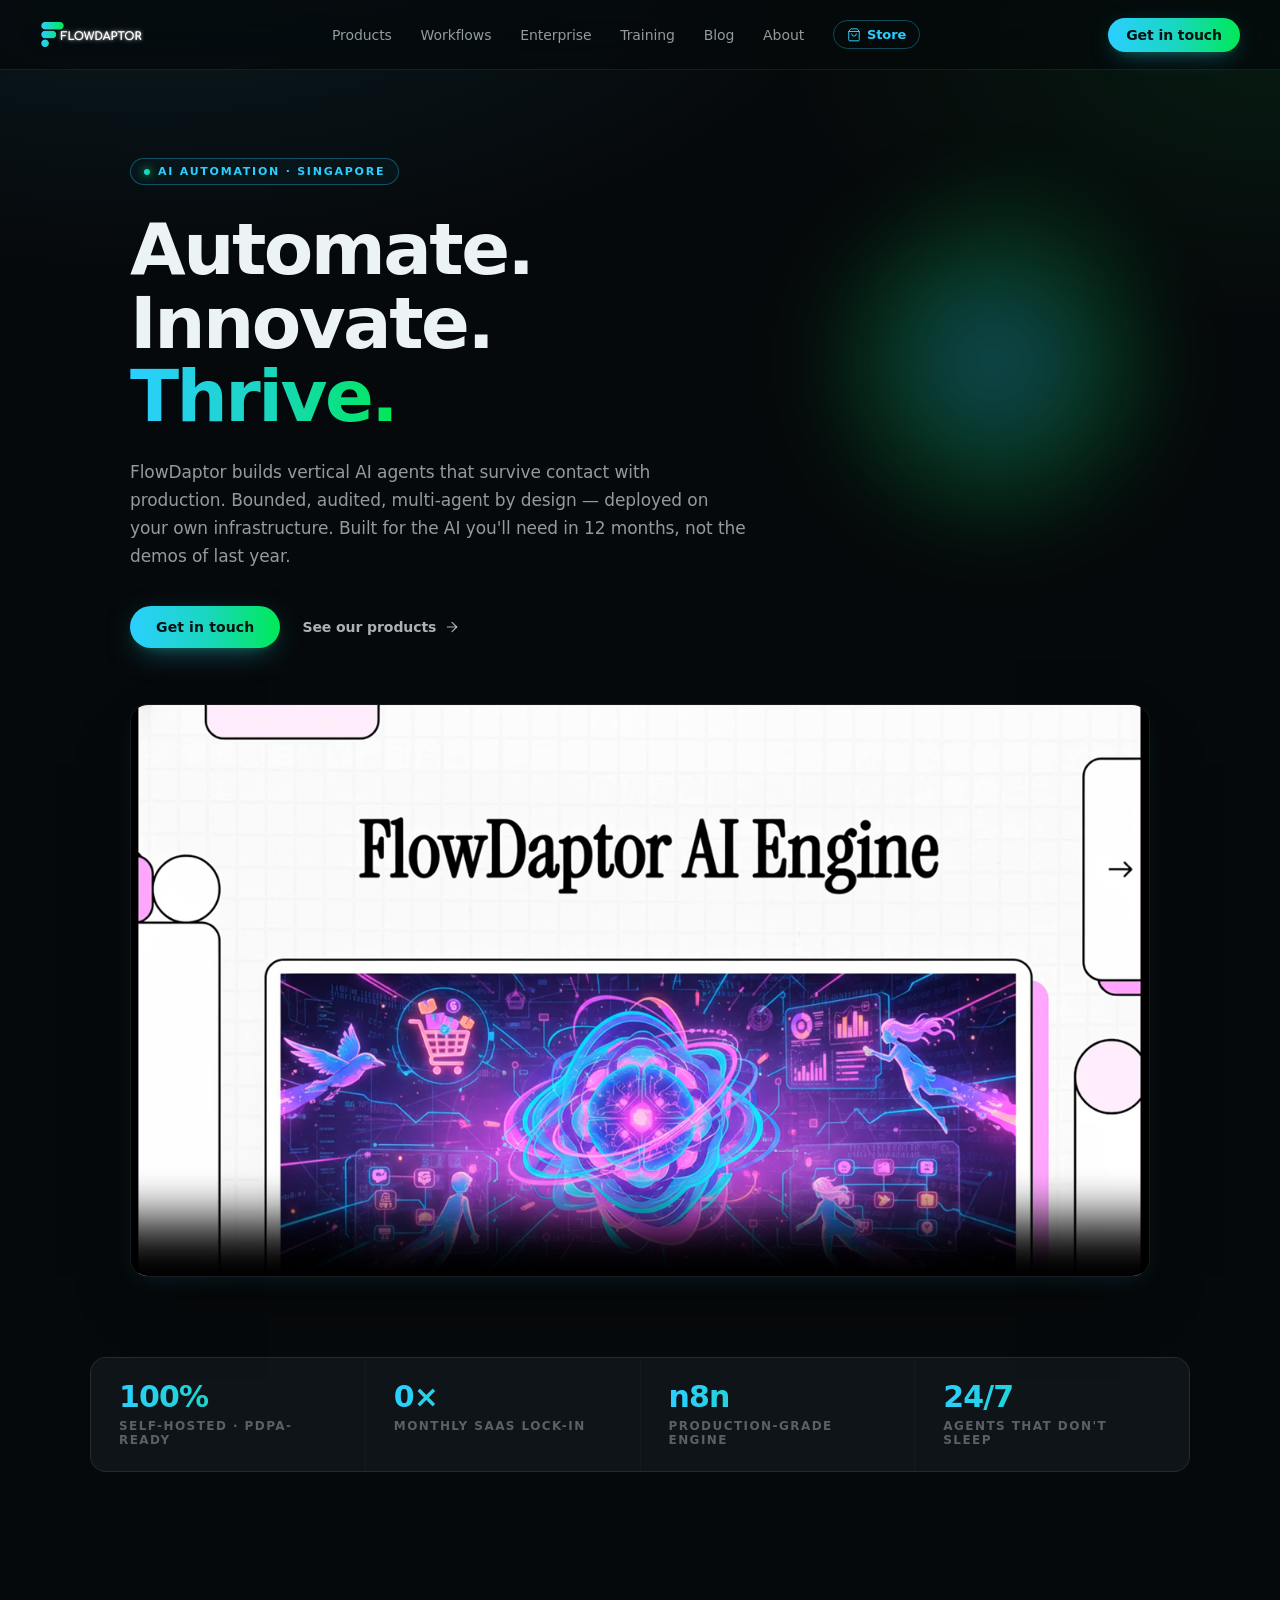
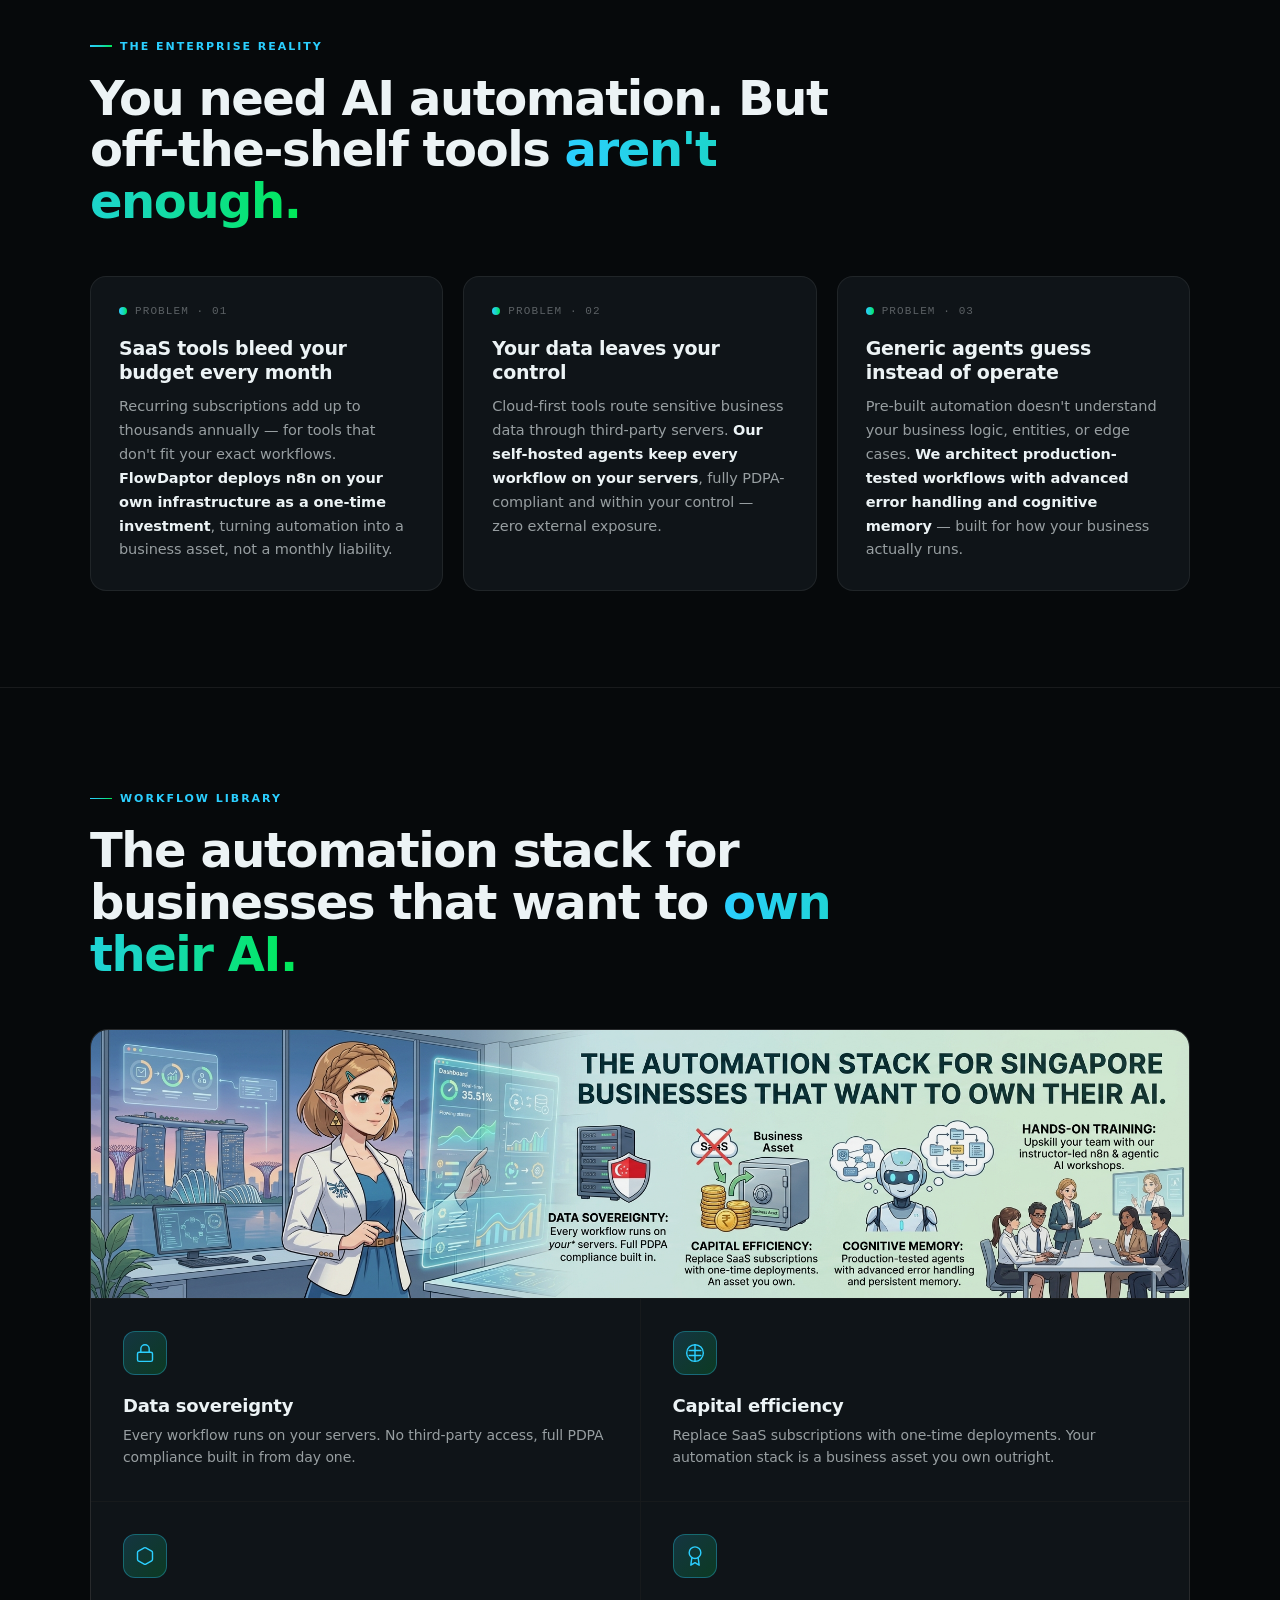
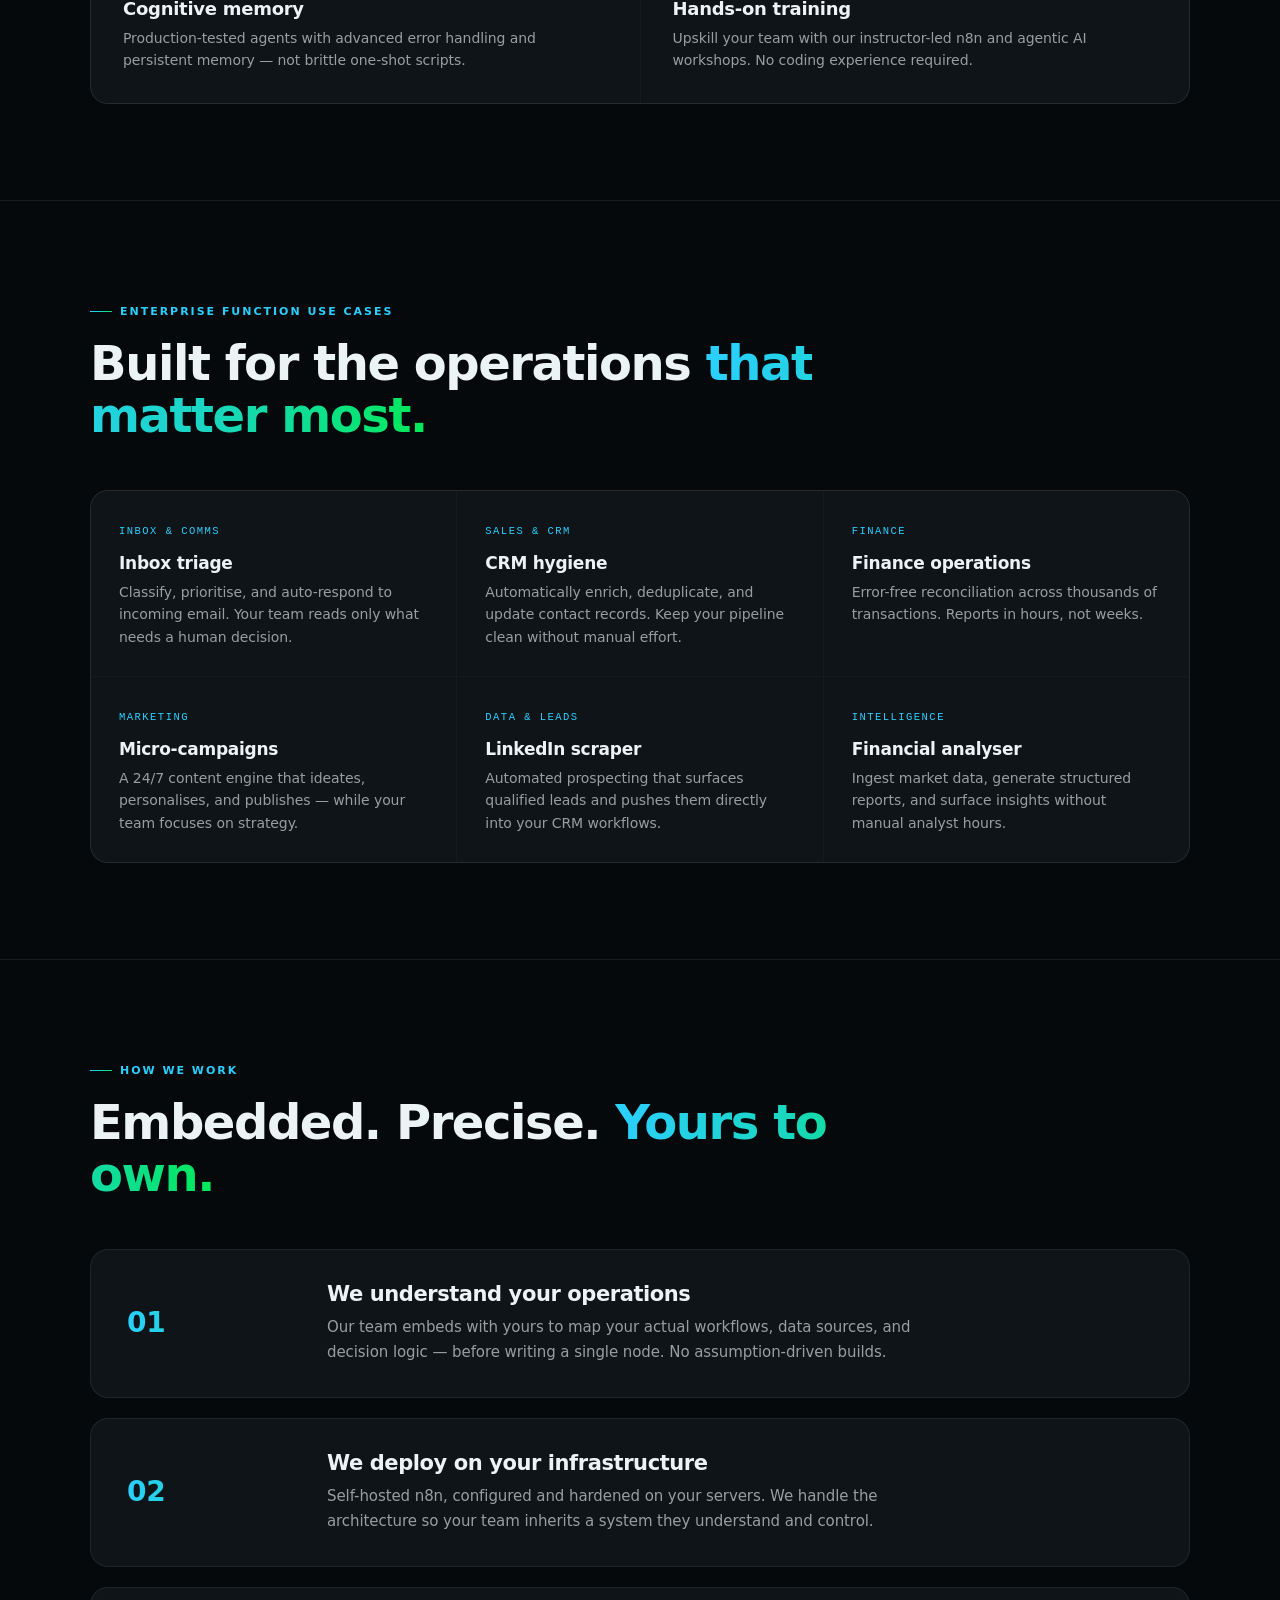
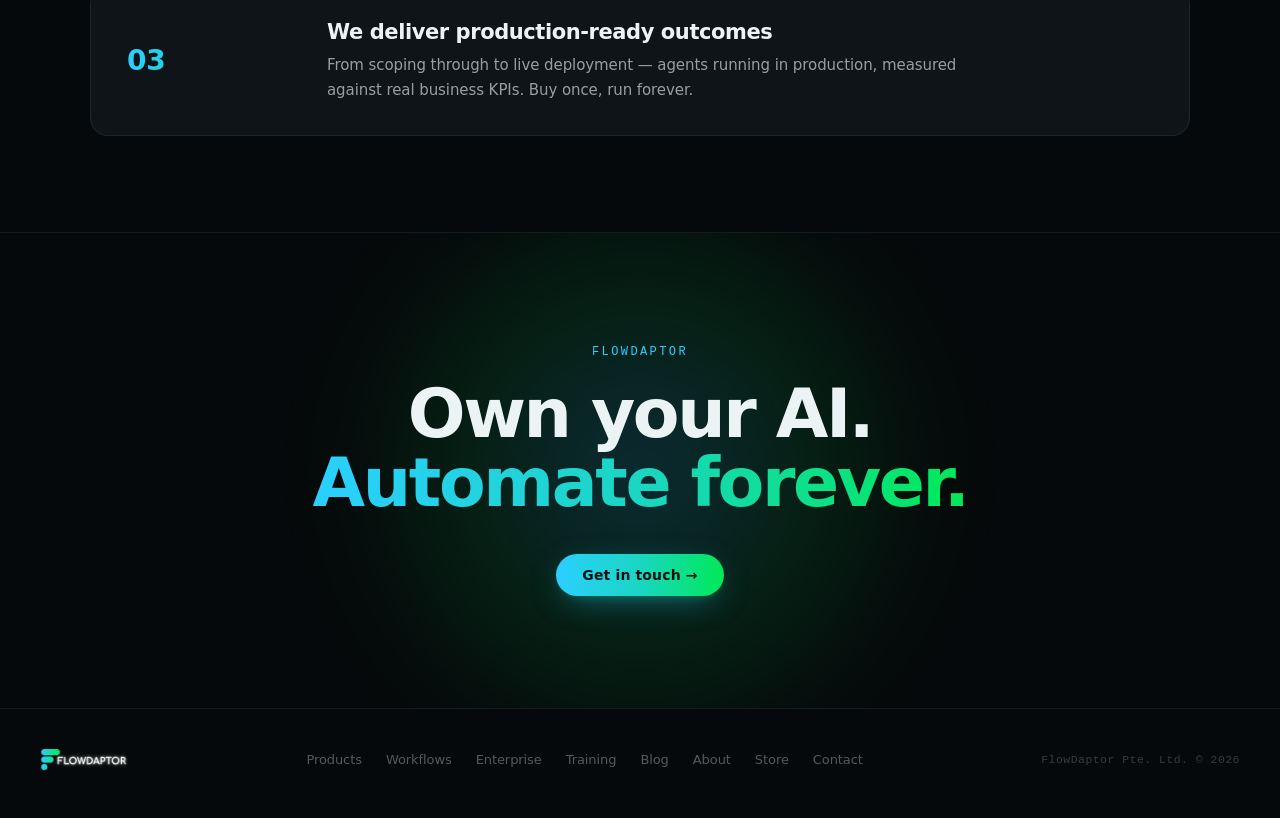
==== commit c3e6d26d: "2.0" ====
--- a/index.html
+++ b/index.html
@@ -5,11 +5,8 @@
   <meta name="viewport" content="width=device-width, initial-scale=1.0" />
   <title>FlowDaptor — AI Automation for Singapore Businesses</title>
   <meta name="description" content="Deploy production-grade n8n agents on your own infrastructure. Buy once, automate forever — no SaaS subscriptions, no data leaks, no lock-in." />
-<<<<<<< HEAD
-=======
   <link rel="preconnect" href="https://fonts.googleapis.com" />
   <link rel="preconnect" href="https://fonts.gstatic.com" crossorigin />
->>>>>>> 48cc3c4 (v1.8)
   <link rel="stylesheet" href="assets/site.css" />
 </head>
 <body>
@@ -26,11 +23,7 @@
       <li><a href="about/index.html">About</a></li>
       <li>
         <a href="store/storeindex.html" class="store-link">
-<<<<<<< HEAD
-          <svg xmlns="http://www.w3.org/2000/svg" viewBox="0 0 24 24" fill="none" stroke="currentColor" stroke-width="1.5" stroke-linecap="round" stroke-linejoin="round" style="width:14px;height:14px;"><path d="M6 2 3 6v14a2 2 0 0 0 2 2h14a2 2 0 0 0 2-2V6l-3-4z"/><line x1="3" y1="6" x2="21" y2="6"/><path d="M16 10a4 4 0 0 1-8 0"/></svg>
-=======
           <svg xmlns="http://www.w3.org/2000/svg" viewBox="0 0 24 24" fill="none" stroke="currentColor" stroke-width="1.7" stroke-linecap="round" stroke-linejoin="round" style="width:14px;height:14px;"><path d="M6 2 3 6v14a2 2 0 0 0 2 2h14a2 2 0 0 0 2-2V6l-3-4z"/><line x1="3" y1="6" x2="21" y2="6"/><path d="M16 10a4 4 0 0 1-8 0"/></svg>
->>>>>>> 48cc3c4 (v1.8)
           Store
         </a>
       </li>
@@ -49,27 +42,12 @@
           <a class="fd-btn-primary" href="contact/index.html">Get in touch</a>
           <a class="fd-btn-ghost" href="products/index.html">
             See our products
-<<<<<<< HEAD
-            <svg xmlns="http://www.w3.org/2000/svg" viewBox="0 0 24 24" fill="none" stroke-width="1.5" stroke-linecap="round" stroke-linejoin="round"><line x1="5" y1="12" x2="19" y2="12"/><polyline points="12 5 19 12 12 19"/></svg>
-=======
             <svg xmlns="http://www.w3.org/2000/svg" viewBox="0 0 24 24" fill="none" stroke-width="1.7" stroke-linecap="round" stroke-linejoin="round"><line x1="5" y1="12" x2="19" y2="12"/><polyline points="12 5 19 12 12 19"/></svg>
->>>>>>> 48cc3c4 (v1.8)
           </a>
         </div>
       </div>
     </div>
 
-<<<<<<< HEAD
-    <video poster="assets/FlowDaptor_AI_Engine.png" autoplay loop playsinline controls
-      style="width:100%;aspect-ratio:16/9;height:auto;object-fit:cover;border-radius:12px;background:#0a0a0a;display:block;margin-bottom:4rem;">
-      <source src="assets/FlowDaptor_AI_Engine.mp4" type="video/mp4" />
-      <img src="assets/FlowDaptor_AI_Engine.png" alt="FlowDaptor AI Engine" style="width:100%;aspect-ratio:16/9;object-fit:cover;border-radius:12px;display:block;" />
-    </video>
-
-    <img src="assets/info.png" alt="How FlowDaptor automates AI and workflow — the hero's guide to AI e-commerce" style="width:100%;display:block;border-radius:12px;margin-bottom:4rem;" />
-  </section>
-
-=======
     <video poster="assets/FlowDaptor_AI_Engine.png" autoplay loop muted playsinline controls
       style="width:100%;aspect-ratio:16/9;height:auto;object-fit:cover;display:block;margin-bottom:3rem;">
       <source src="assets/FlowDaptor_AI_Engine.mp4" type="video/mp4" />
@@ -97,44 +75,28 @@
     </div>
   </div>
 
->>>>>>> 48cc3c4 (v1.8)
   <!-- PROBLEM -->
   <section class="fd-section">
     <div class="fd-section-inner">
       <div class="fd-section-label">The Enterprise Reality</div>
-<<<<<<< HEAD
-      <h2 class="fd-section-heading">You need AI automation. But off-the-shelf tools aren't enough.</h2>
-      <div class="fd-problems">
-        <div class="fd-problem">
-          <div class="fd-problem-label">The Problem</div>
-=======
       <h2 class="fd-section-heading">You need AI automation. But off-the-shelf tools <em>aren't enough.</em></h2>
       <div class="fd-problems">
         <div class="fd-problem">
           <div class="fd-problem-label">Problem · 01</div>
->>>>>>> 48cc3c4 (v1.8)
           <div class="fd-problem-content">
             <h3>SaaS tools bleed your budget every month</h3>
             <p>Recurring subscriptions add up to thousands annually — for tools that don't fit your exact workflows. <strong>FlowDaptor deploys n8n on your own infrastructure as a one-time investment</strong>, turning automation into a business asset, not a monthly liability.</p>
           </div>
         </div>
         <div class="fd-problem">
-<<<<<<< HEAD
-          <div class="fd-problem-label">The Problem</div>
-=======
           <div class="fd-problem-label">Problem · 02</div>
->>>>>>> 48cc3c4 (v1.8)
           <div class="fd-problem-content">
             <h3>Your data leaves your control</h3>
             <p>Cloud-first tools route sensitive business data through third-party servers. <strong>Our self-hosted agents keep every workflow on your servers</strong>, fully PDPA-compliant and within your control — zero external exposure.</p>
           </div>
         </div>
         <div class="fd-problem">
-<<<<<<< HEAD
-          <div class="fd-problem-label">The Problem</div>
-=======
           <div class="fd-problem-label">Problem · 03</div>
->>>>>>> 48cc3c4 (v1.8)
           <div class="fd-problem-content">
             <h3>Generic agents guess instead of operate</h3>
             <p>Pre-built automation doesn't understand your business logic, entities, or edge cases. <strong>We architect production-tested workflows with advanced error handling and cognitive memory</strong> — built for how your business actually runs.</p>
@@ -148,28 +110,16 @@
   <section class="fd-section">
     <div class="fd-section-inner">
       <div class="fd-section-label">Workflow Library</div>
-<<<<<<< HEAD
-      <h2 class="fd-section-heading">The automation stack for Singapore businesses that want to own their AI.</h2>
-      <div class="fd-platform-grid">
-
-        <div class="fd-platform-cell wide">
-          <img src="assets/db.png" alt="The automation stack for Singapore businesses that want to own their AI" style="width:100%;height:auto;display:block;" />
-=======
       <h2 class="fd-section-heading">The automation stack for businesses that want to <em>own their AI.</em></h2>
       <div class="fd-platform-grid">
 
         <div class="fd-platform-cell wide">
           <img src="assets/db.png" alt="The automation stack for Singapore businesses that want to own their AI" />
->>>>>>> 48cc3c4 (v1.8)
-        </div>
-
-        <div class="fd-platform-cell">
-          <div class="fd-platform-cell-icon">
-<<<<<<< HEAD
-            <svg xmlns="http://www.w3.org/2000/svg" viewBox="0 0 24 24" fill="none" stroke-width="1.5" stroke-linecap="round" stroke-linejoin="round"><rect x="3" y="11" width="18" height="11" rx="2" ry="2"/><path d="M7 11V7a5 5 0 0 1 10 0v4"/></svg>
-=======
+        </div>
+
+        <div class="fd-platform-cell">
+          <div class="fd-platform-cell-icon">
             <svg xmlns="http://www.w3.org/2000/svg" viewBox="0 0 24 24" fill="none" stroke-width="1.7" stroke-linecap="round" stroke-linejoin="round"><rect x="3" y="11" width="18" height="11" rx="2" ry="2"/><path d="M7 11V7a5 5 0 0 1 10 0v4"/></svg>
->>>>>>> 48cc3c4 (v1.8)
           </div>
           <h3>Data sovereignty</h3>
           <p>Every workflow runs on your servers. No third-party access, full PDPA compliance built in from day one.</p>
@@ -177,11 +127,7 @@
 
         <div class="fd-platform-cell">
           <div class="fd-platform-cell-icon">
-<<<<<<< HEAD
-            <svg xmlns="http://www.w3.org/2000/svg" viewBox="0 0 24 24" fill="none" stroke-width="1.5" stroke-linecap="round" stroke-linejoin="round"><circle cx="12" cy="12" r="10"/><line x1="12" y1="8" x2="12" y2="12"/><line x1="12" y1="16" x2="12.01" y2="16"/></svg>
-=======
             <svg xmlns="http://www.w3.org/2000/svg" viewBox="0 0 24 24" fill="none" stroke-width="1.7" stroke-linecap="round" stroke-linejoin="round"><path d="M12 2v20M5 9h14M5 15h14"/><circle cx="12" cy="12" r="10"/></svg>
->>>>>>> 48cc3c4 (v1.8)
           </div>
           <h3>Capital efficiency</h3>
           <p>Replace SaaS subscriptions with one-time deployments. Your automation stack is a business asset you own outright.</p>
@@ -189,11 +135,7 @@
 
         <div class="fd-platform-cell">
           <div class="fd-platform-cell-icon">
-<<<<<<< HEAD
-            <svg xmlns="http://www.w3.org/2000/svg" viewBox="0 0 24 24" fill="none" stroke-width="1.5" stroke-linecap="round" stroke-linejoin="round"><path d="M21 16V8a2 2 0 0 0-1-1.73l-7-4a2 2 0 0 0-2 0l-7 4A2 2 0 0 0 3 8v8a2 2 0 0 0 1 1.73l7 4a2 2 0 0 0 2 0l7-4A2 2 0 0 0 21 16z"/></svg>
-=======
             <svg xmlns="http://www.w3.org/2000/svg" viewBox="0 0 24 24" fill="none" stroke-width="1.7" stroke-linecap="round" stroke-linejoin="round"><path d="M21 16V8a2 2 0 0 0-1-1.73l-7-4a2 2 0 0 0-2 0l-7 4A2 2 0 0 0 3 8v8a2 2 0 0 0 1 1.73l7 4a2 2 0 0 0 2 0l7-4A2 2 0 0 0 21 16z"/></svg>
->>>>>>> 48cc3c4 (v1.8)
           </div>
           <h3>Cognitive memory</h3>
           <p>Production-tested agents with advanced error handling and persistent memory — not brittle one-shot scripts.</p>
@@ -201,11 +143,7 @@
 
         <div class="fd-platform-cell">
           <div class="fd-platform-cell-icon">
-<<<<<<< HEAD
-            <svg xmlns="http://www.w3.org/2000/svg" viewBox="0 0 24 24" fill="none" stroke-width="1.5" stroke-linecap="round" stroke-linejoin="round"><circle cx="12" cy="8" r="7"/><polyline points="8.21 13.89 7 23 12 20 17 23 15.79 13.88"/></svg>
-=======
             <svg xmlns="http://www.w3.org/2000/svg" viewBox="0 0 24 24" fill="none" stroke-width="1.7" stroke-linecap="round" stroke-linejoin="round"><circle cx="12" cy="8" r="7"/><polyline points="8.21 13.89 7 23 12 20 17 23 15.79 13.88"/></svg>
->>>>>>> 48cc3c4 (v1.8)
           </div>
           <h3>Hands-on training</h3>
           <p>Upskill your team with our instructor-led n8n and agentic AI workshops. No coding experience required.</p>
@@ -219,11 +157,7 @@
   <section class="fd-section">
     <div class="fd-section-inner">
       <div class="fd-section-label">Enterprise function use cases</div>
-<<<<<<< HEAD
-      <h2 class="fd-section-heading">Built for the operations that matter most.</h2>
-=======
       <h2 class="fd-section-heading">Built for the operations <em>that matter most.</em></h2>
->>>>>>> 48cc3c4 (v1.8)
       <div class="fd-usecases">
         <div class="fd-usecase">
           <div class="fd-usecase-tag">Inbox &amp; Comms</div>
@@ -263,39 +197,24 @@
   <section class="fd-section">
     <div class="fd-section-inner">
       <div class="fd-section-label">How we work</div>
-<<<<<<< HEAD
-      <h2 class="fd-section-heading">Embedded. Precise. Yours to own.</h2>
-      <div class="fd-steps">
-        <div class="fd-step">
-          <div class="fd-step-num">STEP 01</div>
-=======
       <h2 class="fd-section-heading">Embedded. Precise. <em>Yours to own.</em></h2>
       <div class="fd-steps">
         <div class="fd-step">
           <div class="fd-step-num">01</div>
->>>>>>> 48cc3c4 (v1.8)
           <div class="fd-step-body">
             <h3>We understand your operations</h3>
             <p>Our team embeds with yours to map your actual workflows, data sources, and decision logic — before writing a single node. No assumption-driven builds.</p>
           </div>
         </div>
         <div class="fd-step">
-<<<<<<< HEAD
-          <div class="fd-step-num">STEP 02</div>
-=======
           <div class="fd-step-num">02</div>
->>>>>>> 48cc3c4 (v1.8)
           <div class="fd-step-body">
             <h3>We deploy on your infrastructure</h3>
             <p>Self-hosted n8n, configured and hardened on your servers. We handle the architecture so your team inherits a system they understand and control.</p>
           </div>
         </div>
         <div class="fd-step">
-<<<<<<< HEAD
-          <div class="fd-step-num">STEP 03</div>
-=======
           <div class="fd-step-num">03</div>
->>>>>>> 48cc3c4 (v1.8)
           <div class="fd-step-body">
             <h3>We deliver production-ready outcomes</h3>
             <p>From scoping through to live deployment — agents running in production, measured against real business KPIs. Buy once, run forever.</p>
@@ -324,17 +243,10 @@
       <a href="training/index.html">Training</a>
       <a href="blog/index.html">Blog</a>
       <a href="about/index.html">About</a>
-<<<<<<< HEAD
-      <a href="store/index.html">Store</a>
-      <a href="contact/index.html">Contact</a>
-    </div>
-    <div class="fd-footer-copy">FlowDaptor Pte. Ltd. © 2026 — All rights reserved.</div>
-=======
       <a href="store/storeindex.html">Store</a>
       <a href="contact/index.html">Contact</a>
     </div>
     <div class="fd-footer-copy">FlowDaptor Pte. Ltd. © 2026</div>
->>>>>>> 48cc3c4 (v1.8)
   </footer>
 
 </body>
--- a/assets/site.css
+++ b/assets/site.css
@@ -1,21 +1,3 @@
-<<<<<<< HEAD
-*, *::before, *::after { box-sizing: border-box; margin: 0; padding: 0; }
-
-:root {
-  --acc: #d4f53c;
-  --acc-dim: rgba(212,245,60,0.12);
-  --acc-border: rgba(212,245,60,0.3);
-  --acc-text: #0a0a0a;
-  --bg: #0a0a0a;
-  --surface: #111111;
-  --border: rgba(255,255,255,0.08);
-  --border-nav: rgba(255,255,255,0.10);
-  --text-primary: #f0f0f0;
-  --text-secondary: rgba(240,240,240,0.55);
-  --text-muted: rgba(240,240,240,0.28);
-  --text-dim: rgba(240,240,240,0.3);
-  --font: Menlo, Monaco, Consolas, 'Liberation Mono', 'Courier New', monospace;
-=======
 /* ─────────────────────────────────────────────────────────────
    FLOWDAPTOR — full site stylesheet
    Brand: cyan #2BCFFF → green #00E957, rounded sans
@@ -60,30 +42,17 @@
   --font-head: 'Quicksand', 'Arial Rounded MT Bold', 'Nunito', system-ui, sans-serif;
   --font: 'Quicksand', 'Arial Rounded MT Bold', 'Nunito', system-ui, sans-serif;
   --font-mono: 'JetBrains Mono', Menlo, Monaco, Consolas, monospace;
->>>>>>> 48cc3c4 (v1.8)
 }
 
 html { scroll-behavior: smooth; }
 
 body {
   font-family: var(--font);
-<<<<<<< HEAD
-<<<<<<< HEAD
-=======
   font-weight: 500;
->>>>>>> f2e9849 (verion 1.1)
-=======
-  font-weight: 500;
->>>>>>> 48cc3c4 (v1.8)
   background: var(--bg);
   color: var(--text-primary);
   overflow-x: hidden;
   -webkit-font-smoothing: antialiased;
-<<<<<<< HEAD
-<<<<<<< HEAD
-=======
-=======
->>>>>>> 48cc3c4 (v1.8)
   -moz-osx-font-smoothing: grayscale;
   letter-spacing: -0.005em;
   background-image:
@@ -91,20 +60,10 @@
     radial-gradient(900px 500px at 100% 5%, rgba(0,233,87,0.08), transparent 55%),
     linear-gradient(180deg, #06090b 0%, #06090b 100%);
   background-attachment: fixed;
-<<<<<<< HEAD
->>>>>>> f2e9849 (verion 1.1)
-=======
->>>>>>> 48cc3c4 (v1.8)
 }
 
 a { text-decoration: none; color: inherit; }
 
-<<<<<<< HEAD
-<<<<<<< HEAD
-/* ── NAV ── */
-=======
-=======
->>>>>>> 48cc3c4 (v1.8)
 ::selection { background: rgba(43,207,255,0.25); color: #fff; }
 
 /* ── Utility ── */
@@ -121,55 +80,16 @@
 /* ─────────────────────────────────────────────────────────────
    NAV
    ───────────────────────────────────────────────────────────── */
-<<<<<<< HEAD
->>>>>>> f2e9849 (verion 1.1)
-=======
->>>>>>> 48cc3c4 (v1.8)
 .fd-nav {
   display: flex;
   align-items: center;
   justify-content: space-between;
-<<<<<<< HEAD
-<<<<<<< HEAD
-  padding: 1.25rem 3rem;
-=======
   gap: 1.5rem;
   padding: 1.1rem 2.5rem;
->>>>>>> f2e9849 (verion 1.1)
-=======
-  gap: 1.5rem;
-  padding: 1.1rem 2.5rem;
->>>>>>> 48cc3c4 (v1.8)
   border-bottom: 0.5px solid var(--border-nav);
   position: sticky;
   top: 0;
   z-index: 100;
-<<<<<<< HEAD
-<<<<<<< HEAD
-  background: rgba(10,10,10,0.95);
-  backdrop-filter: blur(12px);
-  -webkit-backdrop-filter: blur(12px);
-}
-.fd-logo {
-  font-size: 18px;
-  font-weight: 500;
-  color: var(--text-primary);
-  letter-spacing: -0.5px;
-  display: inline-flex;
-  align-items: center;
-}
-.fd-logo span { color: var(--acc); }
-.fd-logo img {
-  height: 24px;
-  width: auto;
-  display: block;
-}
-.fd-nav-links {
-  display: flex;
-  gap: 2rem;
-=======
-=======
->>>>>>> 48cc3c4 (v1.8)
   background: rgba(6,9,11,0.78);
   backdrop-filter: blur(18px) saturate(140%);
   -webkit-backdrop-filter: blur(18px) saturate(140%);
@@ -184,93 +104,18 @@
 .fd-nav-links {
   display: flex;
   gap: 1.8rem;
-<<<<<<< HEAD
->>>>>>> f2e9849 (verion 1.1)
-=======
->>>>>>> 48cc3c4 (v1.8)
   list-style: none;
   align-items: center;
 }
 .fd-nav-links a {
-<<<<<<< HEAD
-<<<<<<< HEAD
-  color: rgba(240,240,240,0.55);
-  font-size: 14px;
-=======
   color: rgba(236,243,245,0.62);
   font-size: 14px;
   font-weight: 500;
->>>>>>> f2e9849 (verion 1.1)
-=======
-  color: rgba(236,243,245,0.62);
-  font-size: 14px;
-  font-weight: 500;
->>>>>>> 48cc3c4 (v1.8)
   transition: color 0.2s;
 }
 .fd-nav-links a:hover,
 .fd-nav-links a.active { color: var(--text-primary); }
 .fd-nav-links .store-link {
-<<<<<<< HEAD
-<<<<<<< HEAD
-  color: var(--acc);
-  border: 0.5px solid var(--acc-border);
-  padding: 4px 12px;
-  border-radius: 100px;
-  font-size: 13px;
-  display: inline-flex;
-  align-items: center;
-  gap: 5px;
-  transition: background 0.2s;
-}
-.fd-nav-links .store-link:hover { background: var(--acc-dim); color: var(--acc); }
-.fd-nav-cta {
-  background: var(--acc);
-  color: var(--acc-text);
-  font-size: 13px;
-  font-weight: 500;
-  padding: 8px 20px;
-  border-radius: 6px;
-  white-space: nowrap;
-  transition: opacity 0.2s;
-}
-.fd-nav-cta:hover { opacity: 0.88; }
-
-/* ── HERO ── */
-.fd-hero {
-  padding: 6rem 3rem 0;
-  border-bottom: 0.5px solid var(--border);
-  max-width: 900px;
-  margin: 0 auto;
-}
-.fd-hero-top {
-  display: grid;
-  grid-template-columns: 1fr 1fr;
-  gap: 3rem;
-  align-items: center;
-  padding-bottom: 4rem;
-}
-.fd-hero-top.single { grid-template-columns: 1fr; max-width: 720px; padding-bottom: 5rem; }
-.fd-tag {
-  display: inline-block;
-  font-size: 11px;
-  font-weight: 500;
-  letter-spacing: 0.12em;
-  text-transform: uppercase;
-  color: var(--acc);
-  border: 0.5px solid var(--acc-border);
-  padding: 4px 12px;
-  border-radius: 100px;
-  margin-bottom: 2rem;
-}
-.fd-hero h1 {
-  font-size: clamp(32px, 5vw, 52px);
-  font-weight: 500;
-  line-height: 1.1;
-  letter-spacing: -2px;
-=======
-=======
->>>>>>> 48cc3c4 (v1.8)
   color: var(--brand-blue);
   border: 1px solid var(--acc-border);
   padding: 6px 13px;
@@ -360,28 +205,10 @@
   font-weight: 700;
   line-height: 1.02;
   letter-spacing: -0.035em;
-<<<<<<< HEAD
->>>>>>> f2e9849 (verion 1.1)
-=======
->>>>>>> 48cc3c4 (v1.8)
   color: var(--text-primary);
   margin-bottom: 1.5rem;
 }
 .fd-hero h1 em {
-<<<<<<< HEAD
-<<<<<<< HEAD
-  font-style: italic;
-  color: var(--acc);
-}
-.fd-hero p {
-  font-size: 16px;
-  color: var(--text-secondary);
-  line-height: 1.7;
-  margin-bottom: 2.5rem;
-}
-=======
-=======
->>>>>>> 48cc3c4 (v1.8)
   font-style: normal;
   background: var(--brand-grad);
   -webkit-background-clip: text;
@@ -398,32 +225,12 @@
   max-width: 620px;
 }
 .fd-hero p em { color: var(--brand-blue); font-style: italic; }
-<<<<<<< HEAD
->>>>>>> f2e9849 (verion 1.1)
-=======
->>>>>>> 48cc3c4 (v1.8)
 .fd-hero-btns {
   display: flex;
   gap: 1rem;
   align-items: center;
   flex-wrap: wrap;
 }
-<<<<<<< HEAD
-<<<<<<< HEAD
-.fd-btn-primary {
-  background: var(--acc);
-  color: var(--acc-text);
-  font-size: 14px;
-  font-weight: 500;
-  padding: 11px 24px;
-  border-radius: 7px;
-  transition: opacity 0.2s;
-  display: inline-block;
-}
-.fd-btn-primary:hover { opacity: 0.88; }
-=======
-=======
->>>>>>> 48cc3c4 (v1.8)
 
 /* ── Buttons ── */
 .fd-btn-primary {
@@ -446,92 +253,10 @@
 }
 .fd-btn-primary:hover { filter: brightness(1.05); transform: translateY(-1px); }
 
-<<<<<<< HEAD
->>>>>>> f2e9849 (verion 1.1)
-=======
->>>>>>> 48cc3c4 (v1.8)
 .fd-btn-secondary {
   background: transparent;
   color: var(--text-primary);
   font-size: 14px;
-<<<<<<< HEAD
-<<<<<<< HEAD
-  font-weight: 500;
-  padding: 11px 22px;
-  border-radius: 7px;
-  border: 0.5px solid rgba(255,255,255,0.18);
-  transition: border-color 0.2s, background 0.2s;
-  display: inline-block;
-}
-.fd-btn-secondary:hover { border-color: rgba(255,255,255,0.4); background: rgba(255,255,255,0.02); }
-.fd-btn-ghost {
-  color: rgba(240,240,240,0.6);
-  font-size: 14px;
-  display: inline-flex;
-  align-items: center;
-  gap: 6px;
-  transition: color 0.2s;
-}
-.fd-btn-ghost:hover { color: var(--text-primary); }
-.fd-btn-ghost svg { width: 16px; height: 16px; stroke: currentColor; }
-
-/* ── IMAGE PLACEHOLDERS ── */
-.fd-img-placeholder {
-  border-radius: 12px;
-  border: 0.5px solid rgba(255,255,255,0.1);
-  background: #141414;
-  display: flex;
-  flex-direction: column;
-  align-items: center;
-  justify-content: center;
-  gap: 10px;
-  color: rgba(255,255,255,0.2);
-  font-size: 13px;
-  text-align: center;
-  position: relative;
-  overflow: hidden;
-}
-.fd-img-placeholder::before {
-  content: '';
-  position: absolute;
-  inset: 0;
-  background: repeating-linear-gradient(
-    45deg,
-    transparent, transparent 20px,
-    rgba(255,255,255,0.02) 20px, rgba(255,255,255,0.02) 21px
-  );
-}
-.fd-img-placeholder svg {
-  width: 28px; height: 28px;
-  stroke: rgba(255,255,255,0.15);
-  position: relative;
-}
-.fd-img-placeholder .img-label {
-  font-size: 11px;
-  color: rgba(255,255,255,0.2);
-  letter-spacing: 0.06em;
-  text-transform: uppercase;
-  position: relative;
-}
-.fd-img-placeholder .img-dim {
-  font-size: 10px;
-  color: rgba(255,255,255,0.12);
-  margin-top: 2px;
-  position: relative;
-}
-.fd-hero-img { height: 380px; }
-.fd-hero-wide-img {
-  height: 260px;
-  width: 100%;
-  border-radius: 12px 12px 0 0;
-}
-
-/* ── SECTIONS ── */
-.fd-section {
-  padding: 5rem 3rem;
-=======
-=======
->>>>>>> 48cc3c4 (v1.8)
   font-weight: 600;
   padding: 12px 22px;
   border-radius: 999px;
@@ -608,86 +333,10 @@
    ───────────────────────────────────────────────────────────── */
 .fd-section {
   padding: 6rem 2.5rem;
-<<<<<<< HEAD
->>>>>>> f2e9849 (verion 1.1)
-=======
->>>>>>> 48cc3c4 (v1.8)
   border-bottom: 0.5px solid var(--border);
 }
 .fd-section.no-border { border-bottom: none; }
 .fd-section-inner {
-<<<<<<< HEAD
-<<<<<<< HEAD
-  max-width: 900px;
-  margin: 0 auto;
-}
-.fd-section-label {
-  font-size: 11px;
-  letter-spacing: 0.12em;
-  text-transform: uppercase;
-  color: var(--text-dim);
-  margin-bottom: 1rem;
-}
-.fd-section-heading {
-  font-size: clamp(26px, 4vw, 38px);
-  font-weight: 500;
-  line-height: 1.15;
-  letter-spacing: -1px;
-  color: var(--text-primary);
-  margin-bottom: 3rem;
-  max-width: 600px;
-}
-.fd-section-lead {
-  font-size: 16px;
-  color: var(--text-secondary);
-  line-height: 1.7;
-  max-width: 640px;
-  margin-bottom: 3rem;
-}
-
-/* ── PROBLEMS ── */
-.fd-problems { display: flex; flex-direction: column; }
-.fd-problem {
-  display: grid;
-  grid-template-columns: 160px 1fr;
-  gap: 2rem;
-  padding: 2rem 0;
-  border-top: 0.5px solid var(--border);
-  align-items: start;
-}
-.fd-problem-label {
-  font-size: 12px;
-  color: var(--text-muted);
-  letter-spacing: 0.06em;
-  padding-top: 3px;
-}
-.fd-problem-content h3 {
-  font-size: 17px;
-  font-weight: 500;
-  color: var(--text-primary);
-  margin-bottom: 0.6rem;
-}
-.fd-problem-content p {
-  font-size: 14px;
-  color: rgba(240,240,240,0.5);
-  line-height: 1.7;
-}
-.fd-problem-content strong {
-  color: rgba(240,240,240,0.8);
-  font-weight: 500;
-}
-
-/* ── PLATFORM GRID ── */
-.fd-platform-grid {
-  display: grid;
-  grid-template-columns: 1fr 1fr;
-  gap: 1px;
-  background: var(--border);
-  border: 0.5px solid var(--border);
-  border-radius: 12px;
-=======
-=======
->>>>>>> 48cc3c4 (v1.8)
   max-width: 1100px;
   margin: 0 auto;
 }
@@ -802,73 +451,19 @@
   background: var(--border);
   border: 1px solid var(--border);
   border-radius: 18px;
-<<<<<<< HEAD
->>>>>>> f2e9849 (verion 1.1)
-=======
->>>>>>> 48cc3c4 (v1.8)
   overflow: hidden;
   margin-top: 2.5rem;
 }
 .fd-platform-cell {
   background: var(--surface);
   padding: 2rem;
-<<<<<<< HEAD
-<<<<<<< HEAD
-}
-=======
   transition: background 0.2s;
 }
 .fd-platform-cell:hover { background: var(--surface-2); }
->>>>>>> f2e9849 (verion 1.1)
-=======
-  transition: background 0.2s;
-}
-.fd-platform-cell:hover { background: var(--surface-2); }
->>>>>>> 48cc3c4 (v1.8)
 .fd-platform-cell.wide {
   grid-column: 1 / -1;
   padding: 0;
   overflow: hidden;
-<<<<<<< HEAD
-<<<<<<< HEAD
-}
-.fd-platform-cell.wide .fd-img-placeholder {
-  border-radius: 0;
-  border: none;
-  height: 220px;
-}
-.fd-platform-cell-icon {
-  width: 36px;
-  height: 36px;
-  border-radius: 8px;
-  background: var(--acc-dim);
-  border: 0.5px solid var(--acc-border);
-  display: flex;
-  align-items: center;
-  justify-content: center;
-  margin-bottom: 1rem;
-}
-.fd-platform-cell-icon svg {
-  width: 18px;
-  height: 18px;
-  stroke: var(--acc);
-}
-.fd-platform-cell h3 {
-  font-size: 15px;
-  font-weight: 500;
-  color: var(--text-primary);
-  margin-bottom: 0.5rem;
-}
-.fd-platform-cell p {
-  font-size: 13px;
-  color: rgba(240,240,240,0.45);
-  line-height: 1.6;
-}
-
-/* ── USE CASES ── */
-=======
-=======
->>>>>>> 48cc3c4 (v1.8)
   background: var(--surface);
 }
 .fd-platform-cell.wide img {
@@ -907,73 +502,11 @@
 /* ─────────────────────────────────────────────────────────────
    USE CASES
    ───────────────────────────────────────────────────────────── */
-<<<<<<< HEAD
->>>>>>> f2e9849 (verion 1.1)
-=======
->>>>>>> 48cc3c4 (v1.8)
 .fd-usecases {
   display: grid;
   grid-template-columns: repeat(3, 1fr);
   gap: 1px;
   background: var(--border);
-<<<<<<< HEAD
-<<<<<<< HEAD
-  border: 0.5px solid var(--border);
-  border-radius: 12px;
-  overflow: hidden;
-  margin-top: 2.5rem;
-}
-.fd-usecase { background: var(--surface); padding: 1.75rem; }
-.fd-usecase-tag {
-  font-size: 11px;
-  text-transform: uppercase;
-  letter-spacing: 0.1em;
-  color: var(--text-dim);
-  margin-bottom: 0.75rem;
-}
-.fd-usecase h3 {
-  font-size: 15px;
-  font-weight: 500;
-  color: var(--text-primary);
-  margin-bottom: 0.5rem;
-}
-.fd-usecase p {
-  font-size: 13px;
-  color: rgba(240,240,240,0.45);
-  line-height: 1.6;
-}
-
-/* ── STEPS ── */
-.fd-steps { display: flex; flex-direction: column; margin-top: 2.5rem; }
-.fd-step {
-  display: grid;
-  grid-template-columns: 80px 1fr;
-  gap: 2rem;
-  padding: 2rem 0;
-  border-top: 0.5px solid var(--border);
-}
-.fd-step-num {
-  font-size: 13px;
-  color: rgba(240,240,240,0.25);
-  font-weight: 500;
-  padding-top: 3px;
-}
-.fd-step-body h3 {
-  font-size: 17px;
-  font-weight: 500;
-  color: var(--text-primary);
-  margin-bottom: 0.5rem;
-}
-.fd-step-body p {
-  font-size: 14px;
-  color: rgba(240,240,240,0.5);
-  line-height: 1.7;
-}
-
-/* ── WORKFLOW CATALOG ── */
-=======
-=======
->>>>>>> 48cc3c4 (v1.8)
   border: 1px solid var(--border);
   border-radius: 18px;
   overflow: hidden;
@@ -1086,10 +619,6 @@
 /* ─────────────────────────────────────────────────────────────
    CATALOG (workflow library cards)
    ───────────────────────────────────────────────────────────── */
-<<<<<<< HEAD
->>>>>>> f2e9849 (verion 1.1)
-=======
->>>>>>> 48cc3c4 (v1.8)
 .fd-catalog {
   display: grid;
   grid-template-columns: repeat(2, 1fr);
@@ -1098,17 +627,6 @@
 }
 .fd-catalog-card {
   background: var(--surface);
-<<<<<<< HEAD
-<<<<<<< HEAD
-  border: 0.5px solid var(--border);
-  border-radius: 12px;
-  padding: 1.75rem;
-  transition: border-color 0.2s, background 0.2s;
-}
-.fd-catalog-card:hover { border-color: rgba(212,245,60,0.25); background: #141414; }
-=======
-=======
->>>>>>> 48cc3c4 (v1.8)
   border: 1px solid var(--border);
   border-radius: 18px;
   padding: 2rem;
@@ -1127,10 +645,6 @@
   transition: opacity 0.3s;
 }
 .fd-catalog-card:hover { border-color: var(--acc-border); transform: translateY(-3px); }
-<<<<<<< HEAD
->>>>>>> f2e9849 (verion 1.1)
-=======
->>>>>>> 48cc3c4 (v1.8)
 .fd-catalog-card-top {
   display: flex;
   justify-content: space-between;
@@ -1138,21 +652,6 @@
   margin-bottom: 1.25rem;
 }
 .fd-catalog-tag {
-<<<<<<< HEAD
-<<<<<<< HEAD
-  font-size: 10px;
-  text-transform: uppercase;
-  letter-spacing: 0.12em;
-  color: var(--acc);
-  background: var(--acc-dim);
-  border: 0.5px solid var(--acc-border);
-  padding: 3px 9px;
-  border-radius: 100px;
-}
-.fd-catalog-price {
-=======
-=======
->>>>>>> 48cc3c4 (v1.8)
   font-family: var(--font-mono);
   font-size: 10.5px;
   text-transform: uppercase;
@@ -1166,35 +665,11 @@
 }
 .fd-catalog-price {
   font-family: var(--font-mono);
-<<<<<<< HEAD
->>>>>>> f2e9849 (verion 1.1)
-=======
->>>>>>> 48cc3c4 (v1.8)
   font-size: 12px;
   color: var(--text-muted);
   letter-spacing: 0.04em;
 }
 .fd-catalog-card h3 {
-<<<<<<< HEAD
-<<<<<<< HEAD
-  font-size: 18px;
-  font-weight: 500;
-  color: var(--text-primary);
-  margin-bottom: 0.6rem;
-  letter-spacing: -0.3px;
-}
-.fd-catalog-card p {
-  font-size: 13px;
-  color: rgba(240,240,240,0.5);
-  line-height: 1.65;
-  margin-bottom: 1.25rem;
-}
-.fd-catalog-meta {
-  display: flex;
-  gap: 1.25rem;
-=======
-=======
->>>>>>> 48cc3c4 (v1.8)
   font-family: var(--font-head);
   font-size: 21px;
   font-weight: 700;
@@ -1213,49 +688,11 @@
   gap: 1rem;
   flex-wrap: wrap;
   font-family: var(--font-mono);
-<<<<<<< HEAD
->>>>>>> f2e9849 (verion 1.1)
-=======
->>>>>>> 48cc3c4 (v1.8)
   font-size: 11px;
   color: var(--text-muted);
   text-transform: uppercase;
   letter-spacing: 0.08em;
 }
-<<<<<<< HEAD
-<<<<<<< HEAD
-.fd-catalog-meta span::before { content: '— '; }
-
-/* ── ENTERPRISE / STATS ── */
-.fd-stats {
-  display: grid;
-  grid-template-columns: repeat(3, 1fr);
-  gap: 1px;
-  background: var(--border);
-  border: 0.5px solid var(--border);
-  border-radius: 12px;
-  overflow: hidden;
-  margin-top: 2.5rem;
-}
-.fd-stat { background: var(--surface); padding: 2rem; }
-.fd-stat-value {
-  font-size: 38px;
-  font-weight: 500;
-  letter-spacing: -1.5px;
-  color: var(--acc);
-  line-height: 1;
-  margin-bottom: 0.75rem;
-}
-.fd-stat-label {
-  font-size: 13px;
-  color: rgba(240,240,240,0.55);
-  line-height: 1.5;
-}
-
-/* ── PRICING / TRAINING CARDS ── */
-=======
-=======
->>>>>>> 48cc3c4 (v1.8)
 .fd-catalog-meta span {
   display: inline-flex;
   align-items: center;
@@ -1272,10 +709,6 @@
 /* ─────────────────────────────────────────────────────────────
    TIERS (pricing)
    ───────────────────────────────────────────────────────────── */
-<<<<<<< HEAD
->>>>>>> f2e9849 (verion 1.1)
-=======
->>>>>>> 48cc3c4 (v1.8)
 .fd-tier-grid {
   display: grid;
   grid-template-columns: repeat(2, 1fr);
@@ -1287,34 +720,6 @@
   display: inline-block;
   font-size: 11px;
   text-transform: uppercase;
-<<<<<<< HEAD
-<<<<<<< HEAD
-  letter-spacing: 0.1em;
-  color: var(--acc);
-  background: var(--acc-dim);
-  border: 0.5px solid var(--acc-border);
-  padding: 4px 10px;
-  border-radius: 100px;
-  margin-bottom: 0.75rem;
-}
-.fd-tier-annual {
-  font-size: 12px;
-  color: var(--text-muted);
-  margin-bottom: 1rem;
-  letter-spacing: 0.04em;
-}
-.fd-tier {
-  background: var(--surface);
-  border: 0.5px solid var(--border);
-  border-radius: 12px;
-  padding: 2rem;
-  display: flex;
-  flex-direction: column;
-}
-.fd-tier.featured { border-color: var(--acc-border); background: linear-gradient(180deg, rgba(212,245,60,0.04), #111111 40%); }
-=======
-=======
->>>>>>> 48cc3c4 (v1.8)
   letter-spacing: 0.12em;
   color: var(--brand-blue);
   background: var(--acc-dim);
@@ -1358,10 +763,6 @@
   z-index: 0;
 }
 .fd-tier > * { position: relative; z-index: 1; }
-<<<<<<< HEAD
->>>>>>> f2e9849 (verion 1.1)
-=======
->>>>>>> 48cc3c4 (v1.8)
 .fd-tier-head {
   display: flex;
   justify-content: space-between;
@@ -1369,41 +770,6 @@
   margin-bottom: 1rem;
 }
 .fd-tier-head h3 {
-<<<<<<< HEAD
-<<<<<<< HEAD
-  font-size: 18px;
-  font-weight: 500;
-  color: var(--text-primary);
-}
-.fd-tier-badge {
-  font-size: 10px;
-  text-transform: uppercase;
-  letter-spacing: 0.12em;
-  color: var(--acc);
-  background: var(--acc-dim);
-  border: 0.5px solid var(--acc-border);
-  padding: 3px 9px;
-  border-radius: 100px;
-}
-.fd-tier-price {
-  font-size: 28px;
-  font-weight: 500;
-  letter-spacing: -1px;
-  color: var(--text-primary);
-  margin-bottom: 0.25rem;
-}
-.fd-tier-price span {
-  font-size: 13px;
-  color: var(--text-muted);
-  font-weight: 400;
-  letter-spacing: 0;
-}
-.fd-tier-desc {
-  font-size: 13px;
-  color: rgba(240,240,240,0.5);
-=======
-=======
->>>>>>> 48cc3c4 (v1.8)
   font-family: var(--font-head);
   font-size: 20px;
   font-weight: 700;
@@ -1445,10 +811,6 @@
 .fd-tier-desc {
   font-size: 14px;
   color: var(--text-secondary);
-<<<<<<< HEAD
->>>>>>> f2e9849 (verion 1.1)
-=======
->>>>>>> 48cc3c4 (v1.8)
   line-height: 1.65;
   margin-bottom: 1.5rem;
 }
@@ -1458,26 +820,6 @@
   flex: 1;
 }
 .fd-tier li {
-<<<<<<< HEAD
-<<<<<<< HEAD
-  font-size: 13px;
-  color: rgba(240,240,240,0.65);
-  line-height: 1.65;
-  padding: 6px 0 6px 22px;
-  position: relative;
-}
-.fd-tier li::before {
-  content: '';
-  position: absolute;
-  left: 0;
-  top: 13px;
-  width: 11px;
-  height: 6px;
-  border-left: 1.5px solid var(--acc);
-  border-bottom: 1.5px solid var(--acc);
-=======
-=======
->>>>>>> 48cc3c4 (v1.8)
   font-size: 14px;
   color: var(--text-primary);
   line-height: 1.6;
@@ -1504,96 +846,41 @@
   height: 3px;
   border-left: 1.5px solid var(--brand-blue);
   border-bottom: 1.5px solid var(--brand-green);
-<<<<<<< HEAD
->>>>>>> f2e9849 (verion 1.1)
-=======
->>>>>>> 48cc3c4 (v1.8)
   transform: rotate(-45deg);
 }
 .fd-tier .fd-btn-primary,
 .fd-tier .fd-btn-secondary { text-align: center; }
 
-<<<<<<< HEAD
-<<<<<<< HEAD
-/* ── CONTACT FORM ── */
-.fd-contact-grid {
-  display: grid;
-  grid-template-columns: 1.1fr 1fr;
-=======
-=======
->>>>>>> 48cc3c4 (v1.8)
 /* ─────────────────────────────────────────────────────────────
    CONTACT FORM
    ───────────────────────────────────────────────────────────── */
 .fd-contact-grid {
   display: grid;
   grid-template-columns: 1.3fr 1fr;
-<<<<<<< HEAD
->>>>>>> f2e9849 (verion 1.1)
-=======
->>>>>>> 48cc3c4 (v1.8)
   gap: 3rem;
   margin-top: 2.5rem;
   align-items: start;
 }
 .fd-form {
   background: var(--surface);
-<<<<<<< HEAD
-<<<<<<< HEAD
-  border: 0.5px solid var(--border);
-  border-radius: 12px;
-  padding: 2rem;
-=======
   border: 1px solid var(--border);
   border-radius: 20px;
   padding: 2.25rem;
->>>>>>> f2e9849 (verion 1.1)
-=======
-  border: 1px solid var(--border);
-  border-radius: 20px;
-  padding: 2.25rem;
->>>>>>> 48cc3c4 (v1.8)
 }
 .fd-field { margin-bottom: 1.25rem; }
 .fd-field label {
   display: block;
   font-size: 11px;
   text-transform: uppercase;
-<<<<<<< HEAD
-<<<<<<< HEAD
-  letter-spacing: 0.1em;
-  color: var(--text-muted);
-  margin-bottom: 0.5rem;
-=======
-=======
->>>>>>> 48cc3c4 (v1.8)
   letter-spacing: 0.14em;
   color: var(--text-muted);
   margin-bottom: 0.5rem;
   font-weight: 700;
-<<<<<<< HEAD
->>>>>>> f2e9849 (verion 1.1)
-=======
->>>>>>> 48cc3c4 (v1.8)
 }
 .fd-field input,
 .fd-field select,
 .fd-field textarea {
   width: 100%;
-<<<<<<< HEAD
-<<<<<<< HEAD
-  background: #0a0a0a;
-  border: 0.5px solid rgba(255,255,255,0.1);
-  border-radius: 7px;
-  padding: 11px 14px;
-  font-size: 14px;
-  font-family: var(--font);
-  color: var(--text-primary);
-  transition: border-color 0.2s;
-}
-=======
-=======
->>>>>>> 48cc3c4 (v1.8)
   background: var(--bg);
   border: 1px solid var(--border-strong);
   border-radius: 10px;
@@ -1606,91 +893,10 @@
 }
 .fd-field input::placeholder,
 .fd-field textarea::placeholder { color: var(--text-dim); }
-<<<<<<< HEAD
->>>>>>> f2e9849 (verion 1.1)
-=======
->>>>>>> 48cc3c4 (v1.8)
 .fd-field input:focus,
 .fd-field select:focus,
 .fd-field textarea:focus {
   outline: none;
-<<<<<<< HEAD
-<<<<<<< HEAD
-  border-color: var(--acc-border);
-}
-.fd-field textarea { min-height: 130px; resize: vertical; }
-.fd-form button {
-  background: var(--acc);
-  color: var(--acc-text);
-  font-size: 14px;
-  font-weight: 500;
-  padding: 12px 24px;
-  border-radius: 7px;
-  border: none;
-  font-family: var(--font);
-  cursor: pointer;
-  transition: opacity 0.2s;
-}
-.fd-form button:hover { opacity: 0.88; }
-.fd-form-note {
-  font-size: 12px;
-  color: var(--text-muted);
-  margin-top: 1rem;
-  line-height: 1.5;
-}
-
-.fd-contact-side h3 {
-  font-size: 16px;
-  font-weight: 500;
-  color: var(--text-primary);
-  margin-bottom: 0.5rem;
-}
-.fd-contact-side p,
-.fd-contact-side a {
-  font-size: 14px;
-  color: rgba(240,240,240,0.55);
-  line-height: 1.7;
-}
-.fd-contact-side a:hover { color: var(--text-primary); }
-.fd-contact-block { padding: 1.25rem 0; border-top: 0.5px solid var(--border); }
-.fd-contact-block:first-of-type { border-top: none; padding-top: 0; }
-
-/* ── CTA ── */
-.fd-cta { padding: 7rem 3rem; }
-.fd-cta-inner { max-width: 900px; margin: 0 auto; }
-.fd-cta-sub {
-  font-size: 12px;
-  text-transform: uppercase;
-  letter-spacing: 0.12em;
-  color: var(--text-dim);
-  margin-bottom: 1rem;
-}
-.fd-cta h2 {
-  font-size: clamp(28px, 5vw, 50px);
-  font-weight: 500;
-  letter-spacing: -1.5px;
-  color: var(--text-primary);
-  line-height: 1.1;
-  margin-bottom: 2rem;
-}
-.fd-cta h2 em {
-  font-style: italic;
-  color: var(--acc);
-}
-
-/* ── FAQ ── */
-.fd-faq { margin-top: 2.5rem; }
-.fd-faq details {
-  border-top: 0.5px solid var(--border);
-  padding: 1.5rem 0;
-}
-.fd-faq details:last-child { border-bottom: 0.5px solid var(--border); }
-.fd-faq summary {
-  font-size: 16px;
-  font-weight: 500;
-=======
-=======
->>>>>>> 48cc3c4 (v1.8)
   border-color: var(--brand-blue);
   background: var(--surface-2);
 }
@@ -1832,10 +1038,6 @@
   font-family: var(--font-head);
   font-size: 16.5px;
   font-weight: 700;
-<<<<<<< HEAD
->>>>>>> f2e9849 (verion 1.1)
-=======
->>>>>>> 48cc3c4 (v1.8)
   color: var(--text-primary);
   cursor: pointer;
   list-style: none;
@@ -1843,38 +1045,12 @@
   justify-content: space-between;
   align-items: center;
   gap: 1rem;
-<<<<<<< HEAD
-<<<<<<< HEAD
-=======
   letter-spacing: -0.01em;
->>>>>>> f2e9849 (verion 1.1)
-=======
-  letter-spacing: -0.01em;
->>>>>>> 48cc3c4 (v1.8)
 }
 .fd-faq summary::-webkit-details-marker { display: none; }
 .fd-faq summary::after {
   content: '+';
   font-size: 22px;
-<<<<<<< HEAD
-<<<<<<< HEAD
-  color: var(--acc);
-  font-weight: 400;
-  transition: transform 0.2s;
-}
-.fd-faq details[open] summary::after { transform: rotate(45deg); }
-.fd-faq details p {
-  font-size: 14px;
-  color: rgba(240,240,240,0.55);
-  line-height: 1.7;
-  margin-top: 1rem;
-  max-width: 700px;
-}
-
-/* ── TEAM ── */
-=======
-=======
->>>>>>> 48cc3c4 (v1.8)
   font-weight: 700;
   background: var(--brand-grad);
   -webkit-background-clip: text;
@@ -1897,10 +1073,6 @@
 /* ─────────────────────────────────────────────────────────────
    TEAM (about page)
    ───────────────────────────────────────────────────────────── */
-<<<<<<< HEAD
->>>>>>> f2e9849 (verion 1.1)
-=======
->>>>>>> 48cc3c4 (v1.8)
 .fd-team {
   display: grid;
   grid-template-columns: repeat(3, 1fr);
@@ -1909,29 +1081,6 @@
 }
 .fd-team-card {
   background: var(--surface);
-<<<<<<< HEAD
-<<<<<<< HEAD
-  border: 0.5px solid var(--border);
-  border-radius: 12px;
-  padding: 1.75rem;
-}
-.fd-team-avatar {
-  width: 64px;
-  height: 64px;
-  border-radius: 50%;
-  background: var(--acc-dim);
-  border: 0.5px solid var(--acc-border);
-  display: flex;
-  align-items: center;
-  justify-content: center;
-  font-size: 18px;
-  font-weight: 500;
-  color: var(--acc);
-  margin-bottom: 1rem;
-  letter-spacing: -0.5px;
-=======
-=======
->>>>>>> 48cc3c4 (v1.8)
   border: 1px solid var(--border);
   border-radius: 18px;
   padding: 2rem;
@@ -1945,216 +1094,12 @@
   background: var(--brand-grad);
   padding: 2px;
   margin-bottom: 1.1rem;
-<<<<<<< HEAD
->>>>>>> f2e9849 (verion 1.1)
-=======
->>>>>>> 48cc3c4 (v1.8)
   overflow: hidden;
 }
 .fd-team-avatar img {
   width: 100%;
   height: 100%;
   object-fit: cover;
-<<<<<<< HEAD
-<<<<<<< HEAD
-  display: block;
-}
-.fd-team-card h3 {
-  font-size: 16px;
-  font-weight: 500;
-  color: var(--text-primary);
-  margin-bottom: 0.25rem;
-}
-.fd-team-role {
-  font-size: 12px;
-  color: var(--acc);
-  letter-spacing: 0.04em;
-  margin-bottom: 0.75rem;
-}
-.fd-team-card p {
-  font-size: 13px;
-  color: rgba(240,240,240,0.5);
-  line-height: 1.65;
-}
-
-/* ── FOOTER ── */
-.fd-footer {
-  border-top: 0.5px solid var(--border);
-  padding: 2.5rem 3rem;
-  display: flex;
-  align-items: center;
-  justify-content: space-between;
-  flex-wrap: wrap;
-  gap: 1rem;
-}
-.fd-footer-logo {
-  font-size: 15px;
-  font-weight: 500;
-  color: var(--text-primary);
-  display: inline-flex;
-  align-items: center;
-}
-.fd-footer-logo span { color: var(--acc); }
-.fd-footer-logo img {
-  height: 20px;
-  width: auto;
-  display: block;
-}
-.fd-footer-links { display: flex; gap: 1.5rem; flex-wrap: wrap; }
-.fd-footer-links a {
-  font-size: 13px;
-  color: rgba(240,240,240,0.4);
-  transition: color 0.2s;
-}
-.fd-footer-links a:hover { color: rgba(240,240,240,0.7); }
-.fd-footer-copy {
-  font-size: 12px;
-  color: rgba(240,240,240,0.25);
-  width: 100%;
-}
-
-/* ── BLOG ── */
-.fd-blog-list {
-  display: flex;
-  flex-direction: column;
-  margin-top: 2.5rem;
-}
-.fd-blog-card {
-  display: grid;
-  grid-template-columns: 140px 1fr;
-  gap: 2rem;
-  padding: 2rem 0;
-  border-top: 0.5px solid var(--border);
-  align-items: start;
-  transition: background 0.2s;
-}
-.fd-blog-card:hover { background: rgba(255,255,255,0.015); }
-.fd-blog-date {
-  font-size: 12px;
-  color: var(--text-muted);
-  letter-spacing: 0.06em;
-  text-transform: uppercase;
-  padding-top: 4px;
-}
-.fd-blog-card h3 {
-  font-size: 20px;
-  font-weight: 500;
-  color: var(--text-primary);
-  margin-bottom: 0.6rem;
-  letter-spacing: -0.3px;
-}
-.fd-blog-card p {
-  font-size: 14px;
-  color: rgba(240,240,240,0.55);
-  line-height: 1.7;
-  margin-bottom: 0.75rem;
-}
-.fd-blog-card .fd-blog-meta {
-  font-size: 11px;
-  color: var(--text-dim);
-  text-transform: uppercase;
-  letter-spacing: 0.08em;
-}
-.fd-blog-card .fd-blog-meta a { color: var(--acc); }
-
-/* ── ARTICLE ── */
-.fd-article {
-  max-width: 720px;
-  margin: 0 auto;
-  padding: 0 3rem;
-}
-.fd-article-head {
-  padding: 5rem 0 3rem;
-  border-bottom: 0.5px solid var(--border);
-  text-align: left;
-}
-.fd-article-date {
-  font-size: 12px;
-  color: var(--acc);
-  letter-spacing: 0.1em;
-  text-transform: uppercase;
-  margin-bottom: 1.25rem;
-}
-.fd-article-head h1 {
-  font-size: clamp(28px, 4vw, 40px);
-  font-weight: 500;
-  line-height: 1.15;
-  letter-spacing: -1px;
-  color: var(--text-primary);
-  margin-bottom: 1.25rem;
-}
-.fd-article-head .fd-article-sub {
-  font-size: 16px;
-  color: var(--text-secondary);
-  line-height: 1.7;
-}
-.fd-article-body {
-  padding: 3rem 0 5rem;
-  font-size: 15px;
-  line-height: 1.8;
-  color: var(--text-secondary);
-}
-.fd-article-body h2 {
-  font-size: 22px;
-  font-weight: 500;
-  color: var(--text-primary);
-  letter-spacing: -0.3px;
-  margin: 2.5rem 0 1rem;
-}
-.fd-article-body h3 {
-  font-size: 17px;
-  font-weight: 500;
-  color: var(--text-primary);
-  margin: 2rem 0 0.75rem;
-}
-.fd-article-body p {
-  margin-bottom: 1.25rem;
-}
-.fd-article-body p strong { color: var(--text-primary); font-weight: 500; }
-.fd-article-body em { color: var(--acc); font-style: italic; }
-.fd-article-body ul,
-.fd-article-body ol {
-  margin: 1rem 0 1.5rem 1.25rem;
-}
-.fd-article-body li {
-  margin-bottom: 0.6rem;
-  line-height: 1.7;
-}
-.fd-article-body table {
-  width: 100%;
-  border-collapse: collapse;
-  margin: 1.5rem 0;
-  font-size: 13px;
-}
-.fd-article-body th,
-.fd-article-body td {
-  text-align: left;
-  padding: 0.75rem 1rem;
-  border-bottom: 0.5px solid var(--border);
-  vertical-align: top;
-}
-.fd-article-body th {
-  background: var(--surface);
-  color: var(--text-primary);
-  font-weight: 500;
-  font-size: 11px;
-  text-transform: uppercase;
-  letter-spacing: 0.08em;
-}
-.fd-article-body td:first-child { color: var(--text-primary); font-weight: 500; width: 30%; }
-.fd-article-back {
-  display: inline-block;
-  font-size: 13px;
-  color: var(--text-muted);
-  margin-bottom: 2rem;
-  transition: color 0.2s;
-}
-.fd-article-back:hover { color: var(--text-primary); }
-
-/* ── FOUNDERS STORY GRID ── */
-=======
-=======
->>>>>>> 48cc3c4 (v1.8)
   border-radius: 50%;
   display: block;
 }
@@ -2181,10 +1126,6 @@
 }
 
 /* Story (about) */
-<<<<<<< HEAD
->>>>>>> f2e9849 (verion 1.1)
-=======
->>>>>>> 48cc3c4 (v1.8)
 .fd-story-grid {
   display: grid;
   grid-template-columns: 1.2fr 1fr;
@@ -2192,36 +1133,6 @@
   align-items: start;
   margin-top: 1rem;
 }
-<<<<<<< HEAD
-<<<<<<< HEAD
-
-/* ── FLAGSHIP PRODUCT BLOCK ── */
-.fd-flagship {
-  background: var(--surface);
-  border: 0.5px solid var(--acc-border);
-  border-radius: 12px;
-  padding: 2.5rem;
-  margin-top: 2.5rem;
-}
-.fd-flagship-tag {
-  font-size: 11px;
-  letter-spacing: 0.14em;
-  text-transform: uppercase;
-  color: var(--acc);
-  margin-bottom: 1rem;
-}
-.fd-flagship h3 {
-  font-size: 28px;
-  font-weight: 500;
-  letter-spacing: -0.8px;
-  color: var(--text-primary);
-  margin-bottom: 1rem;
-}
-.fd-flagship-lead {
-  font-size: 15px;
-=======
-=======
->>>>>>> 48cc3c4 (v1.8)
 .fd-story-grid .fd-section-lead { margin-bottom: 1.25rem; max-width: none; }
 .fd-story-grid img {
   border-radius: 18px !important;
@@ -2429,67 +1340,10 @@
 }
 .fd-flagship-lead {
   font-size: 16.5px;
-<<<<<<< HEAD
->>>>>>> f2e9849 (verion 1.1)
-=======
->>>>>>> 48cc3c4 (v1.8)
   color: var(--text-secondary);
   line-height: 1.7;
   margin-bottom: 2rem;
 }
-<<<<<<< HEAD
-<<<<<<< HEAD
-.fd-flagship-lead em {
-  color: var(--acc);
-  font-style: italic;
-}
-.fd-flagship h4 {
-  font-size: 11px;
-  letter-spacing: 0.12em;
-  text-transform: uppercase;
-  color: var(--text-dim);
-  margin-bottom: 1rem;
-  margin-top: 1.5rem;
-  font-weight: 500;
-}
-.fd-flagship-problems p,
-.fd-flagship-foot {
-  font-size: 14px;
-  color: rgba(240,240,240,0.55);
-  line-height: 1.7;
-}
-.fd-flagship-problems ul {
-  list-style: none;
-  margin: 0.5rem 0 1rem;
-}
-.fd-flagship-problems li {
-  font-size: 14px;
-  color: rgba(240,240,240,0.55);
-  line-height: 1.7;
-  padding: 4px 0 4px 16px;
-  position: relative;
-}
-.fd-flagship-problems li::before {
-  content: '—';
-  position: absolute;
-  left: 0;
-  color: var(--acc);
-}
-.fd-flagship-problems strong {
-  color: var(--text-primary);
-  font-weight: 500;
-}
-.fd-flagship-foot {
-  margin-top: 1.5rem;
-  padding-top: 1.5rem;
-  border-top: 0.5px solid var(--border);
-}
-.fd-flagship-foot strong {
-  color: var(--acc);
-  font-weight: 500;
-=======
-=======
->>>>>>> 48cc3c4 (v1.8)
 .fd-flagship-lead em { color: var(--brand-blue); font-style: italic; }
 .fd-flagship h4 {
   font-family: var(--font-mono);
@@ -2535,62 +1389,18 @@
   -webkit-background-clip: text;
   background-clip: text;
   color: transparent;
-<<<<<<< HEAD
->>>>>>> f2e9849 (verion 1.1)
-=======
->>>>>>> 48cc3c4 (v1.8)
 }
 .fd-agents-grid {
   display: grid;
   grid-template-columns: repeat(3, 1fr);
   gap: 1px;
   background: var(--border);
-<<<<<<< HEAD
-<<<<<<< HEAD
-  border: 0.5px solid var(--border);
-  border-radius: 8px;
-=======
   border: 1px solid var(--border);
   border-radius: 14px;
->>>>>>> f2e9849 (verion 1.1)
-=======
-  border: 1px solid var(--border);
-  border-radius: 14px;
->>>>>>> 48cc3c4 (v1.8)
   overflow: hidden;
   margin-top: 0.5rem;
 }
 .fd-agent {
-<<<<<<< HEAD
-<<<<<<< HEAD
-  background: #0f0f0f;
-  padding: 1.1rem 1.25rem;
-}
-.fd-agent h5 {
-  font-size: 13px;
-  font-weight: 500;
-  color: var(--acc);
-  margin-bottom: 0.4rem;
-  letter-spacing: 0.02em;
-}
-.fd-agent p {
-  font-size: 12px;
-  color: rgba(240,240,240,0.55);
-  line-height: 1.6;
-}
-.fd-suite-sub-label {
-  font-size: 11px;
-  letter-spacing: 0.12em;
-  text-transform: uppercase;
-  color: var(--text-dim);
-  margin-top: 4rem;
-  margin-bottom: 1rem;
-}
-
-/* ── STORE: PRODUCTS ── */
-=======
-=======
->>>>>>> 48cc3c4 (v1.8)
   background: var(--bg-2);
   padding: 1.25rem 1.4rem;
   position: relative;
@@ -2623,10 +1433,6 @@
 /* ─────────────────────────────────────────────────────────────
    STORE — products grid
    ───────────────────────────────────────────────────────────── */
-<<<<<<< HEAD
->>>>>>> f2e9849 (verion 1.1)
-=======
->>>>>>> 48cc3c4 (v1.8)
 .fd-products {
   display: grid;
   grid-template-columns: repeat(3, 1fr);
@@ -2635,26 +1441,6 @@
 }
 .fd-product {
   background: var(--surface);
-<<<<<<< HEAD
-<<<<<<< HEAD
-  border: 0.5px solid var(--border);
-  border-radius: 12px;
-  padding: 1.75rem;
-  display: flex;
-  flex-direction: column;
-  transition: border-color 0.2s, background 0.2s, transform 0.2s;
-}
-.fd-product:hover {
-  border-color: rgba(212,245,60,0.3);
-  background: #141414;
-  transform: translateY(-2px);
-}
-.fd-product-glyph {
-  font-size: 24px;
-  color: var(--acc);
-=======
-=======
->>>>>>> 48cc3c4 (v1.8)
   border: 1px solid var(--border);
   border-radius: 18px;
   padding: 1.9rem;
@@ -2673,28 +1459,10 @@
   -webkit-background-clip: text;
   background-clip: text;
   color: transparent;
-<<<<<<< HEAD
->>>>>>> f2e9849 (verion 1.1)
-=======
->>>>>>> 48cc3c4 (v1.8)
   margin-bottom: 1rem;
   line-height: 1;
 }
 .fd-product h3 {
-<<<<<<< HEAD
-<<<<<<< HEAD
-  font-size: 17px;
-  font-weight: 500;
-  color: var(--text-primary);
-  margin-bottom: 0.5rem;
-  letter-spacing: -0.3px;
-}
-.fd-product-desc {
-  font-size: 13px;
-  color: rgba(240,240,240,0.5);
-=======
-=======
->>>>>>> 48cc3c4 (v1.8)
   font-family: var(--font-head);
   font-size: 19px;
   font-weight: 700;
@@ -2705,10 +1473,6 @@
 .fd-product-desc {
   font-size: 14px;
   color: var(--text-secondary);
-<<<<<<< HEAD
->>>>>>> f2e9849 (verion 1.1)
-=======
->>>>>>> 48cc3c4 (v1.8)
   line-height: 1.65;
   margin-bottom: 1.25rem;
   min-height: 60px;
@@ -2717,21 +1481,6 @@
   display: flex;
   flex-wrap: wrap;
   gap: 6px;
-<<<<<<< HEAD
-<<<<<<< HEAD
-  margin-bottom: 1.25rem;
-}
-.fd-product-platforms span {
-  font-size: 10px;
-  text-transform: uppercase;
-  letter-spacing: 0.08em;
-  color: var(--text-muted);
-  border: 0.5px solid var(--border);
-  padding: 3px 8px;
-  border-radius: 100px;
-=======
-=======
->>>>>>> 48cc3c4 (v1.8)
   margin-bottom: 1.5rem;
 }
 .fd-product-platforms span {
@@ -2744,57 +1493,12 @@
   padding: 4px 9px;
   border-radius: 999px;
   background: var(--bg-2);
-<<<<<<< HEAD
->>>>>>> f2e9849 (verion 1.1)
-=======
->>>>>>> 48cc3c4 (v1.8)
 }
 .fd-product-foot {
   display: flex;
   justify-content: space-between;
   align-items: center;
   margin-top: auto;
-<<<<<<< HEAD
-<<<<<<< HEAD
-  padding-top: 1rem;
-  border-top: 0.5px solid var(--border);
-}
-.fd-product-price {
-  font-size: 18px;
-  font-weight: 500;
-  color: var(--acc);
-  letter-spacing: -0.3px;
-}
-.fd-product-price span {
-  font-size: 11px;
-  color: var(--text-muted);
-  letter-spacing: 0;
-  text-transform: uppercase;
-  margin-left: 4px;
-}
-.fd-product-cta {
-  font-size: 12px;
-  color: var(--text-primary);
-  border: 0.5px solid rgba(255,255,255,0.2);
-  padding: 6px 12px;
-  border-radius: 6px;
-  transition: border-color 0.2s, background 0.2s;
-}
-.fd-product-cta:hover {
-  border-color: var(--acc);
-  background: var(--acc-dim);
-  color: var(--acc);
-}
-
-/* ── STORE: CODE BLOCK ── */
-.fd-code {
-  background: #0f0f0f;
-  border: 0.5px solid var(--border);
-  border-radius: 12px;
-  padding: 0;
-=======
-=======
->>>>>>> 48cc3c4 (v1.8)
   padding-top: 1.1rem;
   border-top: 1px solid var(--border);
 }
@@ -2837,10 +1541,6 @@
   background: var(--surface);
   border: 1px solid var(--border);
   border-radius: 18px;
-<<<<<<< HEAD
->>>>>>> f2e9849 (verion 1.1)
-=======
->>>>>>> 48cc3c4 (v1.8)
   margin-top: 2.5rem;
   overflow: hidden;
 }
@@ -2848,23 +1548,6 @@
   display: flex;
   align-items: center;
   gap: 8px;
-<<<<<<< HEAD
-<<<<<<< HEAD
-  padding: 12px 16px;
-  border-bottom: 0.5px solid var(--border);
-  background: #0a0a0a;
-}
-.fd-code-dot {
-  width: 10px;
-  height: 10px;
-  border-radius: 50%;
-  background: rgba(255,255,255,0.12);
-}
-.fd-code-name {
-  font-size: 11px;
-=======
-=======
->>>>>>> 48cc3c4 (v1.8)
   padding: 13px 18px;
   border-bottom: 1px solid var(--border);
   background: var(--bg-2);
@@ -2881,34 +1564,12 @@
 .fd-code-name {
   font-family: var(--font-mono);
   font-size: 11.5px;
-<<<<<<< HEAD
->>>>>>> f2e9849 (verion 1.1)
-=======
->>>>>>> 48cc3c4 (v1.8)
   color: var(--text-muted);
   margin-left: 8px;
   letter-spacing: 0.04em;
 }
 .fd-code pre {
   margin: 0;
-<<<<<<< HEAD
-<<<<<<< HEAD
-  padding: 1.5rem;
-  font-size: 13px;
-  line-height: 1.7;
-  color: rgba(240,240,240,0.75);
-  overflow-x: auto;
-  white-space: pre;
-}
-.fd-code .k { color: #d4f53c; }
-.fd-code .s { color: #a3b86f; }
-.fd-code .n { color: #c4a3f5; }
-.fd-code .c { color: rgba(240,240,240,0.35); font-style: italic; }
-
-/* ── STORE: COMPLIANCE BADGES ── */
-=======
-=======
->>>>>>> 48cc3c4 (v1.8)
   padding: 1.75rem;
   font-family: var(--font-mono);
   font-size: 13px;
@@ -2923,46 +1584,16 @@
 .fd-code .c { color: var(--text-muted); font-style: italic; }
 
 /* Compliance badges */
-<<<<<<< HEAD
->>>>>>> f2e9849 (verion 1.1)
-=======
->>>>>>> 48cc3c4 (v1.8)
 .fd-badges {
   display: flex;
   flex-wrap: wrap;
   gap: 0.75rem;
-<<<<<<< HEAD
-<<<<<<< HEAD
-  margin-top: 2.5rem;
-=======
   margin-top: 0.5rem;
->>>>>>> f2e9849 (verion 1.1)
-=======
-  margin-top: 0.5rem;
->>>>>>> 48cc3c4 (v1.8)
 }
 .fd-badge {
   display: inline-flex;
   align-items: center;
   gap: 8px;
-<<<<<<< HEAD
-<<<<<<< HEAD
-  padding: 10px 16px;
-  border: 0.5px solid var(--border);
-  border-radius: 100px;
-  background: var(--surface);
-  font-size: 12px;
-  color: var(--text-primary);
-  letter-spacing: 0.04em;
-}
-.fd-badge::before {
-  content: '';
-  width: 7px;
-  height: 7px;
-  background: var(--acc);
-=======
-=======
->>>>>>> 48cc3c4 (v1.8)
   padding: 10px 18px;
   border: 1px solid var(--border-strong);
   border-radius: 999px;
@@ -2977,103 +1608,19 @@
   width: 8px;
   height: 8px;
   background: var(--brand-grad);
-<<<<<<< HEAD
->>>>>>> f2e9849 (verion 1.1)
-=======
->>>>>>> 48cc3c4 (v1.8)
   border-radius: 50%;
   display: inline-block;
 }
 
-<<<<<<< HEAD
-<<<<<<< HEAD
-/* ── STORE: DEPLOY STEPS ── */
-.fd-deploy {
-  display: grid;
-  grid-template-columns: repeat(3, 1fr);
-  gap: 1px;
-  background: var(--border);
-  border: 0.5px solid var(--border);
-  border-radius: 12px;
-  overflow: hidden;
-=======
-=======
->>>>>>> 48cc3c4 (v1.8)
 /* Deploy steps */
 .fd-deploy {
   display: grid;
   grid-template-columns: repeat(3, 1fr);
   gap: 1.25rem;
-<<<<<<< HEAD
->>>>>>> f2e9849 (verion 1.1)
-=======
->>>>>>> 48cc3c4 (v1.8)
   margin-top: 2.5rem;
 }
 .fd-deploy-cell {
   background: var(--surface);
-<<<<<<< HEAD
-<<<<<<< HEAD
-  padding: 2rem;
-  position: relative;
-}
-.fd-deploy-num {
-  font-size: 11px;
-  letter-spacing: 0.16em;
-  color: var(--acc);
-  margin-bottom: 1rem;
-  text-transform: uppercase;
-}
-.fd-deploy-cell h3 {
-  font-size: 17px;
-  font-weight: 500;
-  color: var(--text-primary);
-  margin-bottom: 0.6rem;
-  letter-spacing: -0.3px;
-}
-.fd-deploy-cell p {
-  font-size: 13px;
-  color: rgba(240,240,240,0.5);
-  line-height: 1.65;
-}
-
-/* ── RESPONSIVE ── */
-@media (max-width: 768px) {
-  .fd-nav { padding: 1rem 1.5rem; }
-  .fd-nav-links { display: none; }
-  .fd-hero { padding: 4rem 1.5rem 0; }
-  .fd-hero-top { grid-template-columns: 1fr; }
-  .fd-hero-img { height: 260px; }
-  .fd-section { padding: 3.5rem 1.5rem; }
-  .fd-problem { grid-template-columns: 1fr; gap: 0.5rem; }
-  .fd-platform-grid { grid-template-columns: 1fr; }
-  .fd-platform-cell.wide { grid-column: 1; }
-  .fd-usecases { grid-template-columns: 1fr 1fr; }
-  .fd-step { grid-template-columns: 60px 1fr; }
-  .fd-catalog { grid-template-columns: 1fr; }
-  .fd-stats { grid-template-columns: 1fr; }
-  .fd-tier-grid,
-  .fd-tier-grid.three { grid-template-columns: 1fr; }
-  .fd-team { grid-template-columns: 1fr 1fr; }
-  .fd-products { grid-template-columns: 1fr; }
-  .fd-deploy { grid-template-columns: 1fr; }
-  .fd-agents-grid { grid-template-columns: 1fr 1fr; }
-  .fd-story-grid { grid-template-columns: 1fr; gap: 1.5rem; }
-  .fd-blog-card { grid-template-columns: 1fr; gap: 0.5rem; }
-  .fd-article { padding: 0 1.5rem; }
-  .fd-flagship { padding: 1.5rem; }
-  .fd-flagship h3 { font-size: 22px; }
-  .fd-contact-grid { grid-template-columns: 1fr; gap: 2rem; }
-  .fd-cta { padding: 4rem 1.5rem; }
-  .fd-footer { padding: 2rem 1.5rem; }
-}
-
-@media (max-width: 480px) {
-  .fd-usecases { grid-template-columns: 1fr; }
-  .fd-team { grid-template-columns: 1fr; }
-=======
-=======
->>>>>>> 48cc3c4 (v1.8)
   border: 1px solid var(--border);
   border-radius: 18px;
   padding: 2rem;
@@ -3138,8 +1685,4 @@
   .fd-footer { grid-template-columns: 1fr; text-align: center; gap: 1.25rem; padding: 2rem 1.25rem; }
   .fd-footer-copy { text-align: center; }
   .fd-footer-links { justify-content: center; }
-<<<<<<< HEAD
->>>>>>> f2e9849 (verion 1.1)
-=======
->>>>>>> 48cc3c4 (v1.8)
-}
+}
